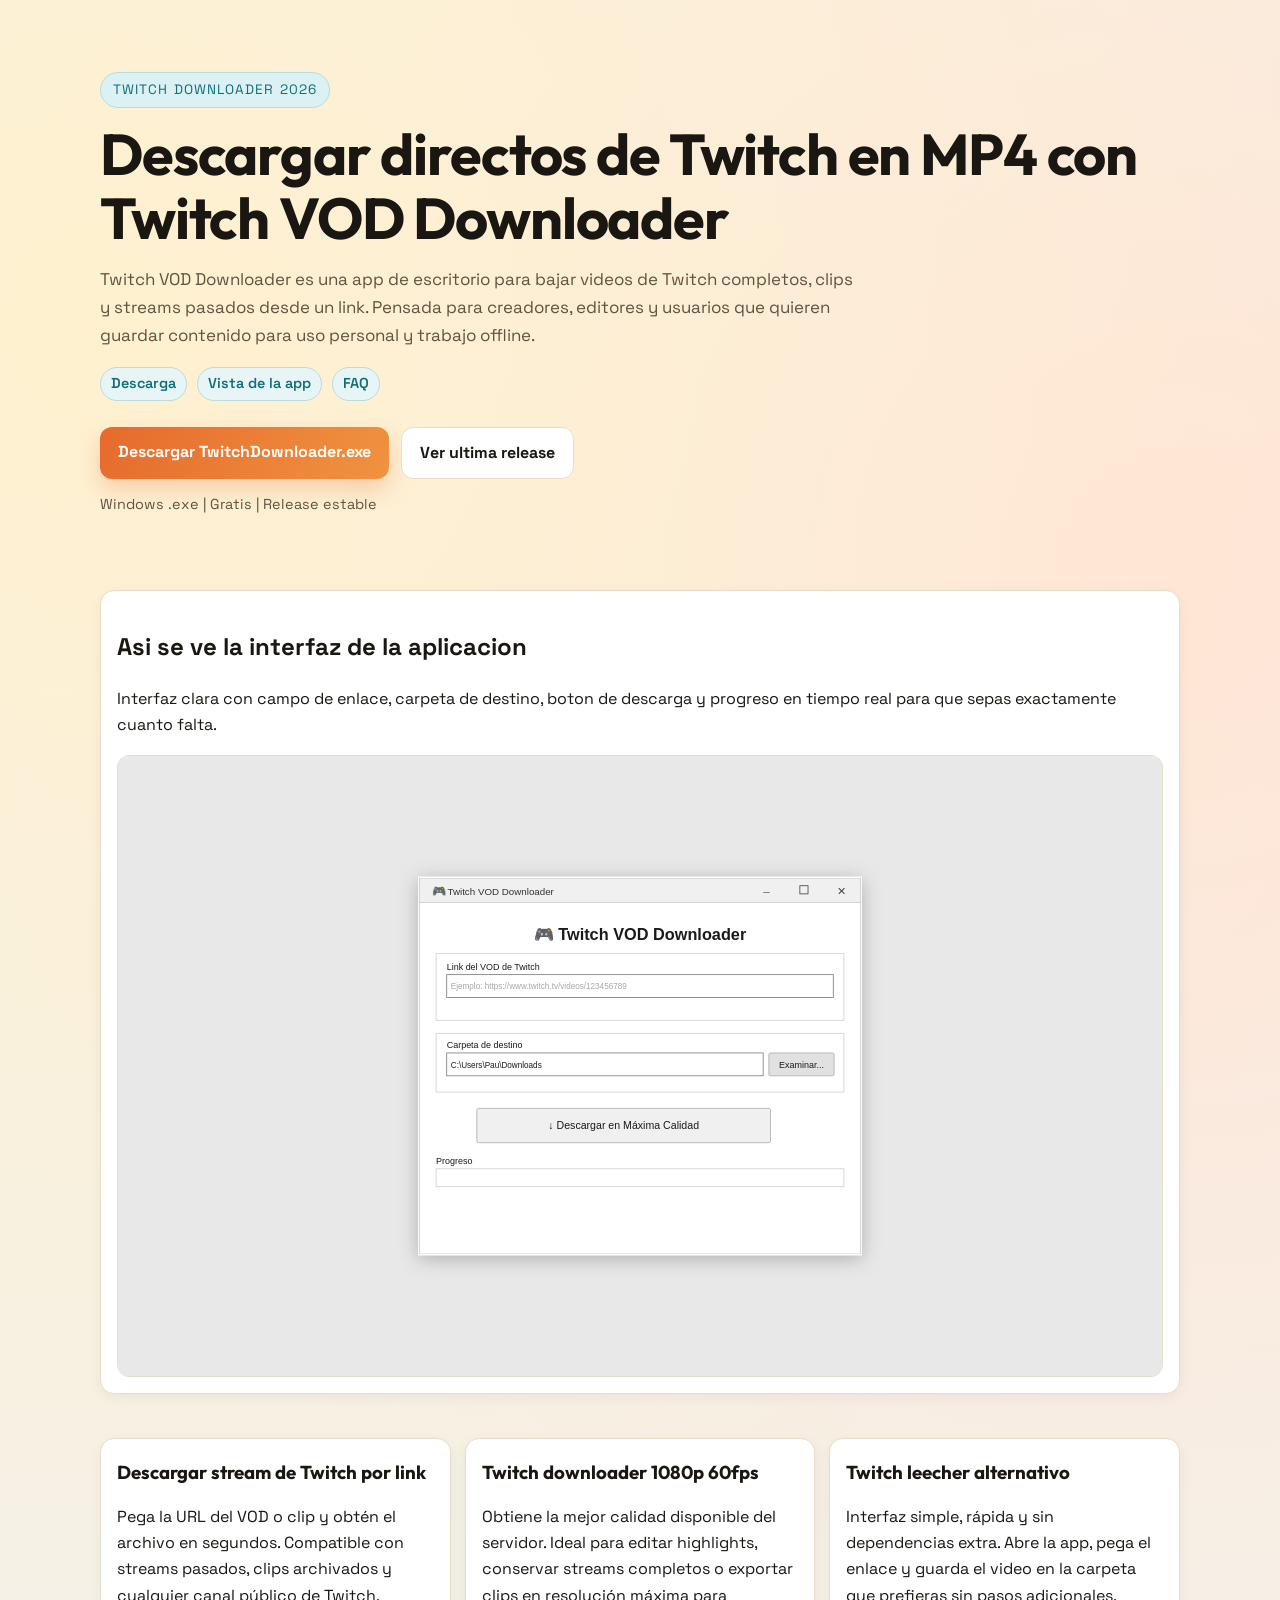
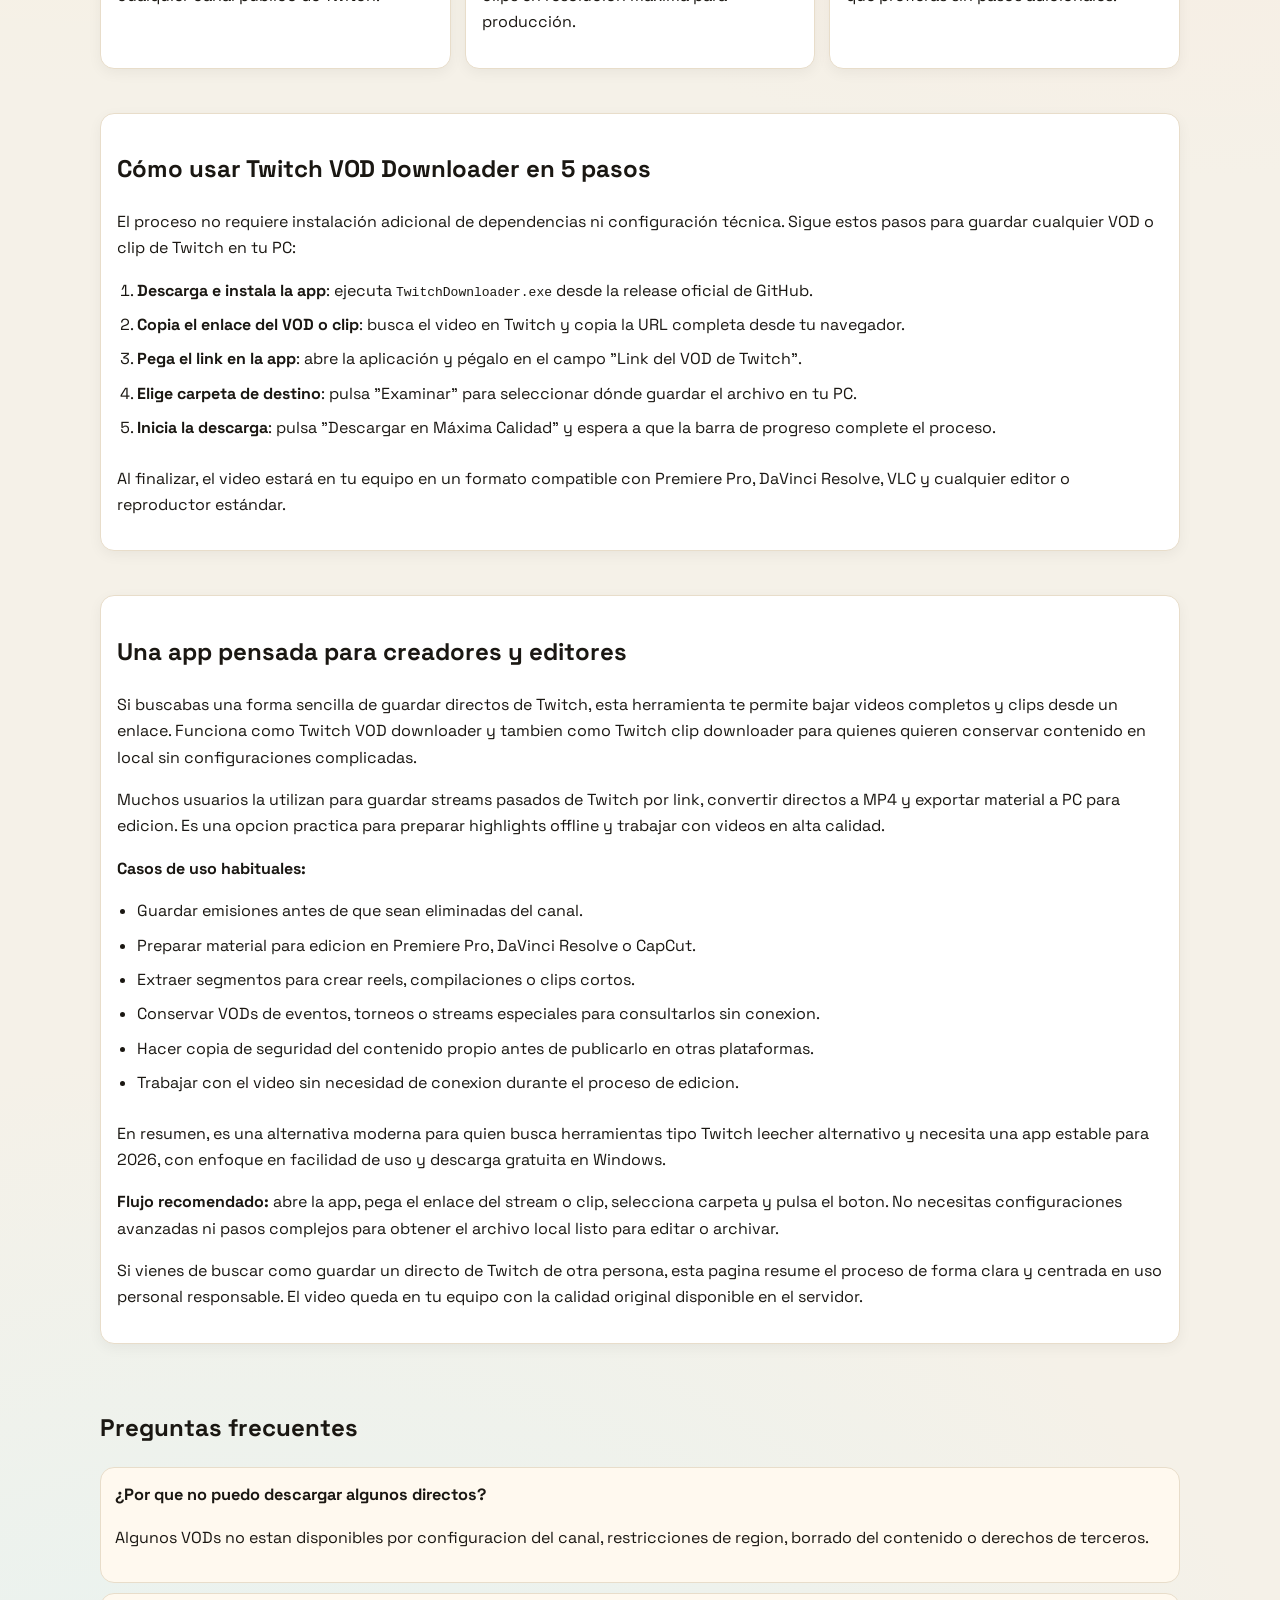
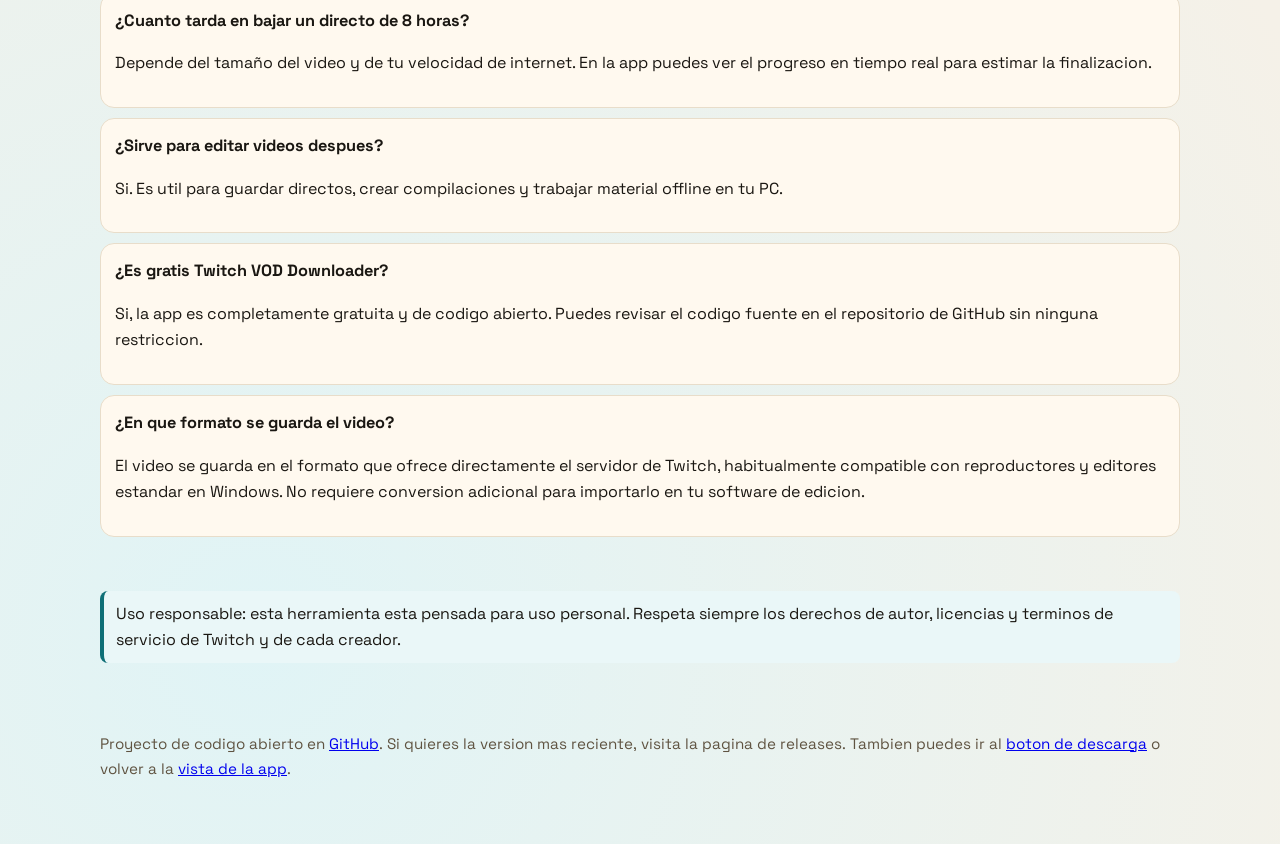
==== index.html @ a3c2698d "SEO improvements: content expansion, security headers, meta description fix" ====
<!doctype html>
<html lang="es">
  <head>
    <meta charset="utf-8" />
    <meta name="viewport" content="width=device-width, initial-scale=1" />
    <title>Descargar directos de Twitch en MP4 | Twitch VOD Downloader</title>
    <meta
      name="description"
      content="App gratuita para descargar directos de Twitch en MP4 en Windows. Pega el enlace del VOD o clip, elige carpeta y guarda el video en alta calidad con un clic."
    />
    <meta name="robots" content="index, follow, max-image-preview:large" />
    <meta name="google-site-verification" content="sPV9_tEW7qp17JRYdC61P2SUI9NA5Wd7lON10YflvRY" />
    <meta name="google-site-verification" content="lMgmviyzAEtdI4kk1GYr1Bmbf03BI3K5N0eMR3a0JBQ" />
    <script async src="https://pagead2.googlesyndication.com/pagead/js/adsbygoogle.js?client=ca-pub-7612805768657333"
     crossorigin="anonymous"></script>
    <meta property="og:type" content="website" />
    <meta property="og:locale" content="es_ES" />
    <meta
      property="og:title"
      content="Twitch VOD Downloader - Descargar directos de Twitch en MP4"
    />
    <meta
      property="og:description"
      content="Herramienta gratuita para descargar VODs y clips de Twitch en calidad alta para edición offline."
    />
    <meta
      property="og:image"
      content="https://pausiar.github.io/TwitchDowloader/assets/app-preview.svg"
    />
    <meta property="og:url" content="https://pausiar.github.io/TwitchDowloader/" />
    <meta property="og:site_name" content="Twitch VOD Downloader" />
    <meta name="twitter:card" content="summary_large_image" />
    <meta
      name="twitter:image"
      content="https://pausiar.github.io/TwitchDowloader/assets/app-preview.svg"
    />
    <link rel="canonical" href="https://pausiar.github.io/TwitchDowloader/" />
    <link rel="icon" type="image/svg+xml" href="assets/app-preview.svg" />
    <link rel="apple-touch-icon" href="assets/app-preview.svg" />
    <link rel="stylesheet" href="styles.css" />
    <link rel="preconnect" href="https://fonts.googleapis.com" />
    <link rel="preconnect" href="https://fonts.gstatic.com" crossorigin />
    <link
      href="https://fonts.googleapis.com/css2?family=Outfit:wght@600;700;800&family=Space+Grotesk:wght@400;500;700&display=swap"
      rel="stylesheet"
    />
    <script type="application/ld+json">
      {
        "@context": "https://schema.org",
        "@type": "SoftwareApplication",
        "name": "Twitch VOD Downloader",
        "applicationCategory": "MultimediaApplication",
        "operatingSystem": "Windows",
        "softwareVersion": "1.0.0",
        "inLanguage": ["es", "en"],
        "offers": {
          "@type": "Offer",
          "price": "0",
          "priceCurrency": "USD"
        },
        "downloadUrl": "https://github.com/Pausiar/TwitchDowloader/releases/download/v1.0.0/TwitchDownloader.exe",
        "url": "https://pausiar.github.io/TwitchDowloader/",
        "description": "Aplicacion para descargar directos de Twitch, VODs y clips en alta calidad usando un enlace.",
        "publisher": {
          "@type": "Organization",
          "name": "Pausiar"
        }
      }
    </script>
    <script type="application/ld+json">
      {
        "@context": "https://schema.org",
        "@type": "FAQPage",
        "mainEntity": [
          {
            "@type": "Question",
            "name": "¿Por que no puedo descargar algunos directos de Twitch?",
            "acceptedAnswer": {
              "@type": "Answer",
              "text": "Algunos videos pueden estar restringidos por privacidad, derechos, region o estado de la cuenta. La herramienta solo funciona cuando el contenido es accesible desde el enlace publico."
            }
          },
          {
            "@type": "Question",
            "name": "¿Cuanto tarda en bajar un directo de 8 horas?",
            "acceptedAnswer": {
              "@type": "Answer",
              "text": "Depende de tu conexion y del servidor. En conexiones estables, el progreso suele mantenerse continuo y la app muestra estado de descarga en tiempo real."
            }
          },
          {
            "@type": "Question",
            "name": "¿Se puede convertir directos de Twitch a MP4?",
            "acceptedAnswer": {
              "@type": "Answer",
              "text": "Si. El descargador guarda el video en formato compatible para edicion y uso local, ideal para exportar y trabajar en PC."
            }
          },
          {
            "@type": "Question",
            "name": "¿Es gratis Twitch VOD Downloader?",
            "acceptedAnswer": {
              "@type": "Answer",
              "text": "Si, la app es completamente gratuita y de codigo abierto. Puedes revisar el codigo fuente en el repositorio de GitHub."
            }
          },
          {
            "@type": "Question",
            "name": "¿En que formato se guarda el video?",
            "acceptedAnswer": {
              "@type": "Answer",
              "text": "El video se guarda en el formato que ofrece directamente el servidor de Twitch, habitualmente compatible con reproductores y editores estandar en Windows."
            }
          }
        ]
      }
    </script>
  </head>
  <body>
    <header>
      <div class="container">
        <span class="badge">Twitch Downloader 2026</span>
        <h1>Descargar directos de Twitch en MP4 con Twitch VOD Downloader</h1>
        <p class="subhead">
          Twitch VOD Downloader es una app de escritorio para bajar videos de Twitch completos,
          clips y streams pasados desde un link. Pensada para creadores, editores y usuarios que
          quieren guardar contenido para uso personal y trabajo offline.
        </p>
        <nav class="quick-nav" aria-label="Navegacion de la pagina">
          <a href="#descarga">Descarga</a>
          <a href="#vista-app">Vista de la app</a>
          <a href="#faq">FAQ</a>
        </nav>
        <div class="cta-row">
          <a
            class="btn btn-primary"
            id="descarga"
            href="https://github.com/Pausiar/TwitchDowloader/releases/download/v1.0.0/TwitchDownloader.exe"
            >Descargar TwitchDownloader.exe</a
          >
          <a
            class="btn btn-secondary"
            href="https://github.com/Pausiar/TwitchDowloader/releases/latest"
            >Ver ultima release</a
          >
        </div>
        <p class="small">Windows .exe | Gratis | Release estable</p>
      </div>
    </header>

    <main>
      <section id="vista-app">
        <div class="container card preview-card">
          <h2>Asi se ve la interfaz de la aplicacion</h2>
          <p>
            Interfaz clara con campo de enlace, carpeta de destino, boton de descarga y progreso
            en tiempo real para que sepas exactamente cuanto falta.
          </p>
          <img
            class="app-preview"
            src="assets/app-preview.svg"
            alt="Captura ilustrativa de Twitch VOD Downloader mostrando URL, carpeta y progreso de descarga"
            width="1280"
            height="760"
            loading="lazy"
            decoding="async"
          />
        </div>
      </section>

      <section>
        <div class="container grid">
          <article class="card">
            <h3>Descargar stream de Twitch por link</h3>
            <p>
              Pega la URL del VOD o clip y obtén el archivo en segundos. Compatible con streams
              pasados, clips archivados y cualquier canal público de Twitch.
            </p>
          </article>
          <article class="card">
            <h3>Twitch downloader 1080p 60fps</h3>
            <p>
              Obtiene la mejor calidad disponible del servidor. Ideal para editar highlights,
              conservar streams completos o exportar clips en resolución máxima para producción.
            </p>
          </article>
          <article class="card">
            <h3>Twitch leecher alternativo</h3>
            <p>
              Interfaz simple, rápida y sin dependencias extra. Abre la app, pega el enlace y
              guarda el video en la carpeta que prefieras sin pasos adicionales.
            </p>
          </article>
        </div>
      </section>

      <section id="como-usar">
        <div class="container card">
          <h2>Cómo usar Twitch VOD Downloader en 5 pasos</h2>
          <p>
            El proceso no requiere instalación adicional de dependencias ni configuración técnica.
            Sigue estos pasos para guardar cualquier VOD o clip de Twitch en tu PC:
          </p>
          <ol class="klist">
            <li><strong>Descarga e instala la app</strong>: ejecuta <code>TwitchDownloader.exe</code> desde la release oficial de GitHub.</li>
            <li><strong>Copia el enlace del VOD o clip</strong>: busca el video en Twitch y copia la URL completa desde tu navegador.</li>
            <li><strong>Pega el link en la app</strong>: abre la aplicación y pégalo en el campo "Link del VOD de Twitch".</li>
            <li><strong>Elige carpeta de destino</strong>: pulsa "Examinar" para seleccionar dónde guardar el archivo en tu PC.</li>
            <li><strong>Inicia la descarga</strong>: pulsa "Descargar en Máxima Calidad" y espera a que la barra de progreso complete el proceso.</li>
          </ol>
          <p>
            Al finalizar, el video estará en tu equipo en un formato compatible con Premiere Pro,
            DaVinci Resolve, VLC y cualquier editor o reproductor estándar.
          </p>
        </div>
      </section>

      <section>
        <div class="container card">
          <h2>Una app pensada para creadores y editores</h2>
          <p>
            Si buscabas una forma sencilla de guardar directos de Twitch, esta herramienta te
            permite bajar videos completos y clips desde un enlace. Funciona como Twitch
            VOD downloader y tambien como Twitch clip downloader para quienes quieren conservar
            contenido en local sin configuraciones complicadas.
          </p>
          <p>
            Muchos usuarios la utilizan para guardar streams pasados de Twitch por link, convertir
            directos a MP4 y exportar material a PC para edicion. Es una opcion practica
            para preparar highlights offline y trabajar con videos en alta calidad.
          </p>
          <p>
            <strong>Casos de uso habituales:</strong>
          </p>
          <ul class="klist">
            <li>Guardar emisiones antes de que sean eliminadas del canal.</li>
            <li>Preparar material para edicion en Premiere Pro, DaVinci Resolve o CapCut.</li>
            <li>Extraer segmentos para crear reels, compilaciones o clips cortos.</li>
            <li>Conservar VODs de eventos, torneos o streams especiales para consultarlos sin conexion.</li>
            <li>Hacer copia de seguridad del contenido propio antes de publicarlo en otras plataformas.</li>
            <li>Trabajar con el video sin necesidad de conexion durante el proceso de edicion.</li>
          </ul>
          <p>
            En resumen, es una alternativa moderna para quien busca herramientas tipo Twitch
            leecher alternativo y necesita una app estable para 2026, con enfoque en facilidad de
            uso y descarga gratuita en Windows.
          </p>
          <p>
            <strong>Flujo recomendado:</strong> abre la app, pega el enlace del stream o clip,
            selecciona carpeta y pulsa el boton. No necesitas configuraciones avanzadas ni pasos
            complejos para obtener el archivo local listo para editar o archivar.
          </p>
          <p>
            Si vienes de buscar como guardar un directo de Twitch de otra persona, esta pagina
            resume el proceso de forma clara y centrada en uso personal responsable. El video
            queda en tu equipo con la calidad original disponible en el servidor.
          </p>
        </div>
      </section>

      <section id="faq">
        <div class="container">
          <h2>Preguntas frecuentes</h2>
          <article class="faq-item">
            <h3>¿Por que no puedo descargar algunos directos?</h3>
            <p>
              Algunos VODs no estan disponibles por configuracion del canal, restricciones de
              region, borrado del contenido o derechos de terceros.
            </p>
          </article>
          <article class="faq-item">
            <h3>¿Cuanto tarda en bajar un directo de 8 horas?</h3>
            <p>
              Depende del tamaño del video y de tu velocidad de internet. En la app puedes ver el
              progreso en tiempo real para estimar la finalizacion.
            </p>
          </article>
          <article class="faq-item">
            <h3>¿Sirve para editar videos despues?</h3>
            <p>
              Si. Es util para guardar directos, crear compilaciones y trabajar
              material offline en tu PC.
            </p>
          </article>
          <article class="faq-item">
            <h3>¿Es gratis Twitch VOD Downloader?</h3>
            <p>
              Si, la app es completamente gratuita y de codigo abierto. Puedes revisar el codigo
              fuente en el repositorio de GitHub sin ninguna restriccion.
            </p>
          </article>
          <article class="faq-item">
            <h3>¿En que formato se guarda el video?</h3>
            <p>
              El video se guarda en el formato que ofrece directamente el servidor de Twitch,
              habitualmente compatible con reproductores y editores estandar en Windows.
              No requiere conversion adicional para importarlo en tu software de edicion.
            </p>
          </article>
        </div>
      </section>

      <section>
        <div class="container notice">
          Uso responsable: esta herramienta esta pensada para uso personal. Respeta siempre los
          derechos de autor, licencias y terminos de servicio de Twitch y de cada creador.
        </div>
      </section>
    </main>

    <footer>
      <div class="container">
        <p>
          Proyecto de codigo abierto en
          <a href="https://github.com/Pausiar/TwitchDowloader">GitHub</a>. Si quieres la version
          mas reciente, visita la pagina de releases. Tambien puedes ir al
          <a href="#descarga">boton de descarga</a> o volver a la <a href="#vista-app">vista de la app</a>.
        </p>
      </div>
    </footer>
  </body>
</html>
---- styles.css ----
:root {
  --bg: #f5f1e8;
  --bg-alt: #fff9ef;
  --text: #1a1712;
  --muted: #5f5341;
  --brand: #e66a2d;
  --brand-dark: #b84f1f;
  --accent: #0f6f77;
  --card: #ffffff;
  --border: #e8ddca;
}

* {
  box-sizing: border-box;
}

html,
body {
  margin: 0;
  padding: 0;
}

body {
  font-family: "Space Grotesk", "Segoe UI", sans-serif;
  color: var(--text);
  background:
    radial-gradient(circle at 8% 8%, #fff1cf 0%, transparent 35%),
    radial-gradient(circle at 92% 14%, #ffe4d6 0%, transparent 33%),
    radial-gradient(circle at 20% 95%, #e0f4f6 0%, transparent 30%),
    var(--bg);
  line-height: 1.65;
}

.container {
  width: min(1080px, 92vw);
  margin: 0 auto;
}

header {
  padding: 72px 0 36px;
}

.badge {
  display: inline-block;
  font-size: 0.85rem;
  text-transform: uppercase;
  letter-spacing: 0.08em;
  color: var(--accent);
  background: #dcf1f3;
  border: 1px solid #b4dde1;
  border-radius: 999px;
  padding: 6px 12px;
}

h1 {
  font-family: "Outfit", "Segoe UI", sans-serif;
  font-size: clamp(2.2rem, 5vw, 3.6rem);
  line-height: 1.1;
  margin: 14px 0;
  letter-spacing: -0.02em;
}

.subhead {
  max-width: 760px;
  color: var(--muted);
  font-size: 1.06rem;
}

.quick-nav {
  display: flex;
  flex-wrap: wrap;
  gap: 10px;
  margin-top: 12px;
}

.quick-nav a {
  display: inline-block;
  text-decoration: none;
  color: var(--accent);
  background: #e8f5f6;
  border: 1px solid #b9dce0;
  border-radius: 999px;
  padding: 4px 10px;
  font-size: 0.9rem;
  font-weight: 600;
}

.cta-row {
  display: flex;
  flex-wrap: wrap;
  gap: 12px;
  margin-top: 26px;
}

.btn {
  display: inline-block;
  text-decoration: none;
  border-radius: 12px;
  padding: 12px 18px;
  font-weight: 700;
  transition: transform 0.18s ease, box-shadow 0.18s ease, background 0.18s ease;
}

.btn-primary {
  color: #fff;
  background: linear-gradient(120deg, var(--brand), #f09340);
  box-shadow: 0 10px 22px rgba(230, 106, 45, 0.27);
}

.btn-secondary {
  color: var(--text);
  background: #fff;
  border: 1px solid var(--border);
}

.btn:hover {
  transform: translateY(-2px);
}

section {
  padding: 22px 0;
}

.grid {
  display: grid;
  grid-template-columns: repeat(auto-fit, minmax(220px, 1fr));
  gap: 14px;
}

.card {
  background: var(--card);
  border: 1px solid var(--border);
  border-radius: 14px;
  padding: 16px;
  box-shadow: 0 4px 14px rgba(26, 23, 18, 0.05);
}

.card h3 {
  margin-top: 2px;
  margin-bottom: 8px;
  font-family: "Outfit", "Segoe UI", sans-serif;
}

.preview-card {
  overflow: hidden;
}

.app-preview {
  display: block;
  width: 100%;
  height: auto;
  border: 1px solid var(--border);
  border-radius: 12px;
  margin-top: 10px;
  background: #f8f5ee;
}

.klist {
  columns: 1;
  margin: 10px 0 0;
  padding-left: 20px;
}

.klist li {
  margin-bottom: 8px;
}

.faq-item {
  background: var(--bg-alt);
  border: 1px solid var(--border);
  border-radius: 14px;
  padding: 14px;
  margin-bottom: 10px;
}

.faq-item h3 {
  margin: 0 0 8px;
  font-size: 1.02rem;
}

.notice {
  border-left: 4px solid var(--accent);
  padding: 10px 12px;
  background: #eaf7f8;
  border-radius: 8px;
}

footer {
  padding: 30px 0 48px;
  color: var(--muted);
  font-size: 0.95rem;
}

.small {
  font-size: 0.9rem;
  color: var(--muted);
}

@media (max-width: 720px) {
  header {
    padding-top: 56px;
  }

  .cta-row {
    flex-direction: column;
    align-items: stretch;
  }

  .quick-nav {
    gap: 8px;
  }

  .btn {
    text-align: center;
  }
}
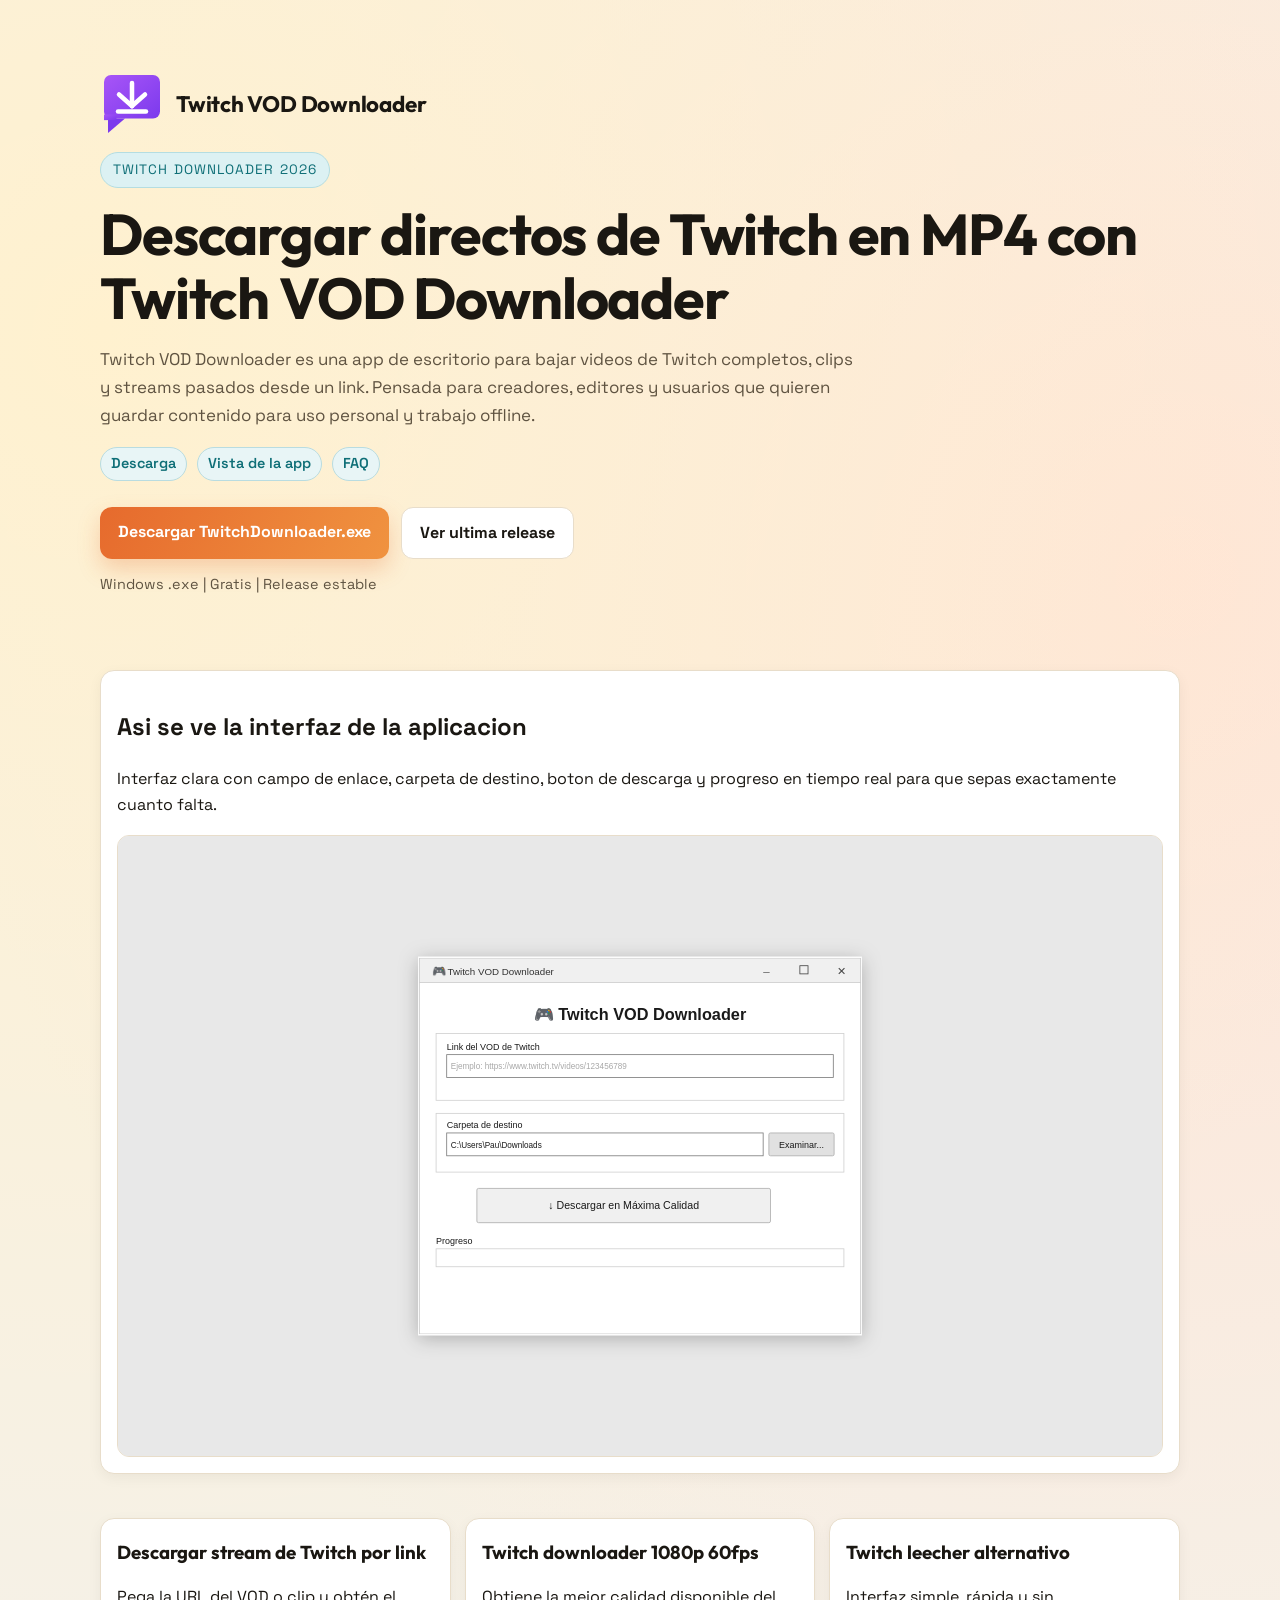
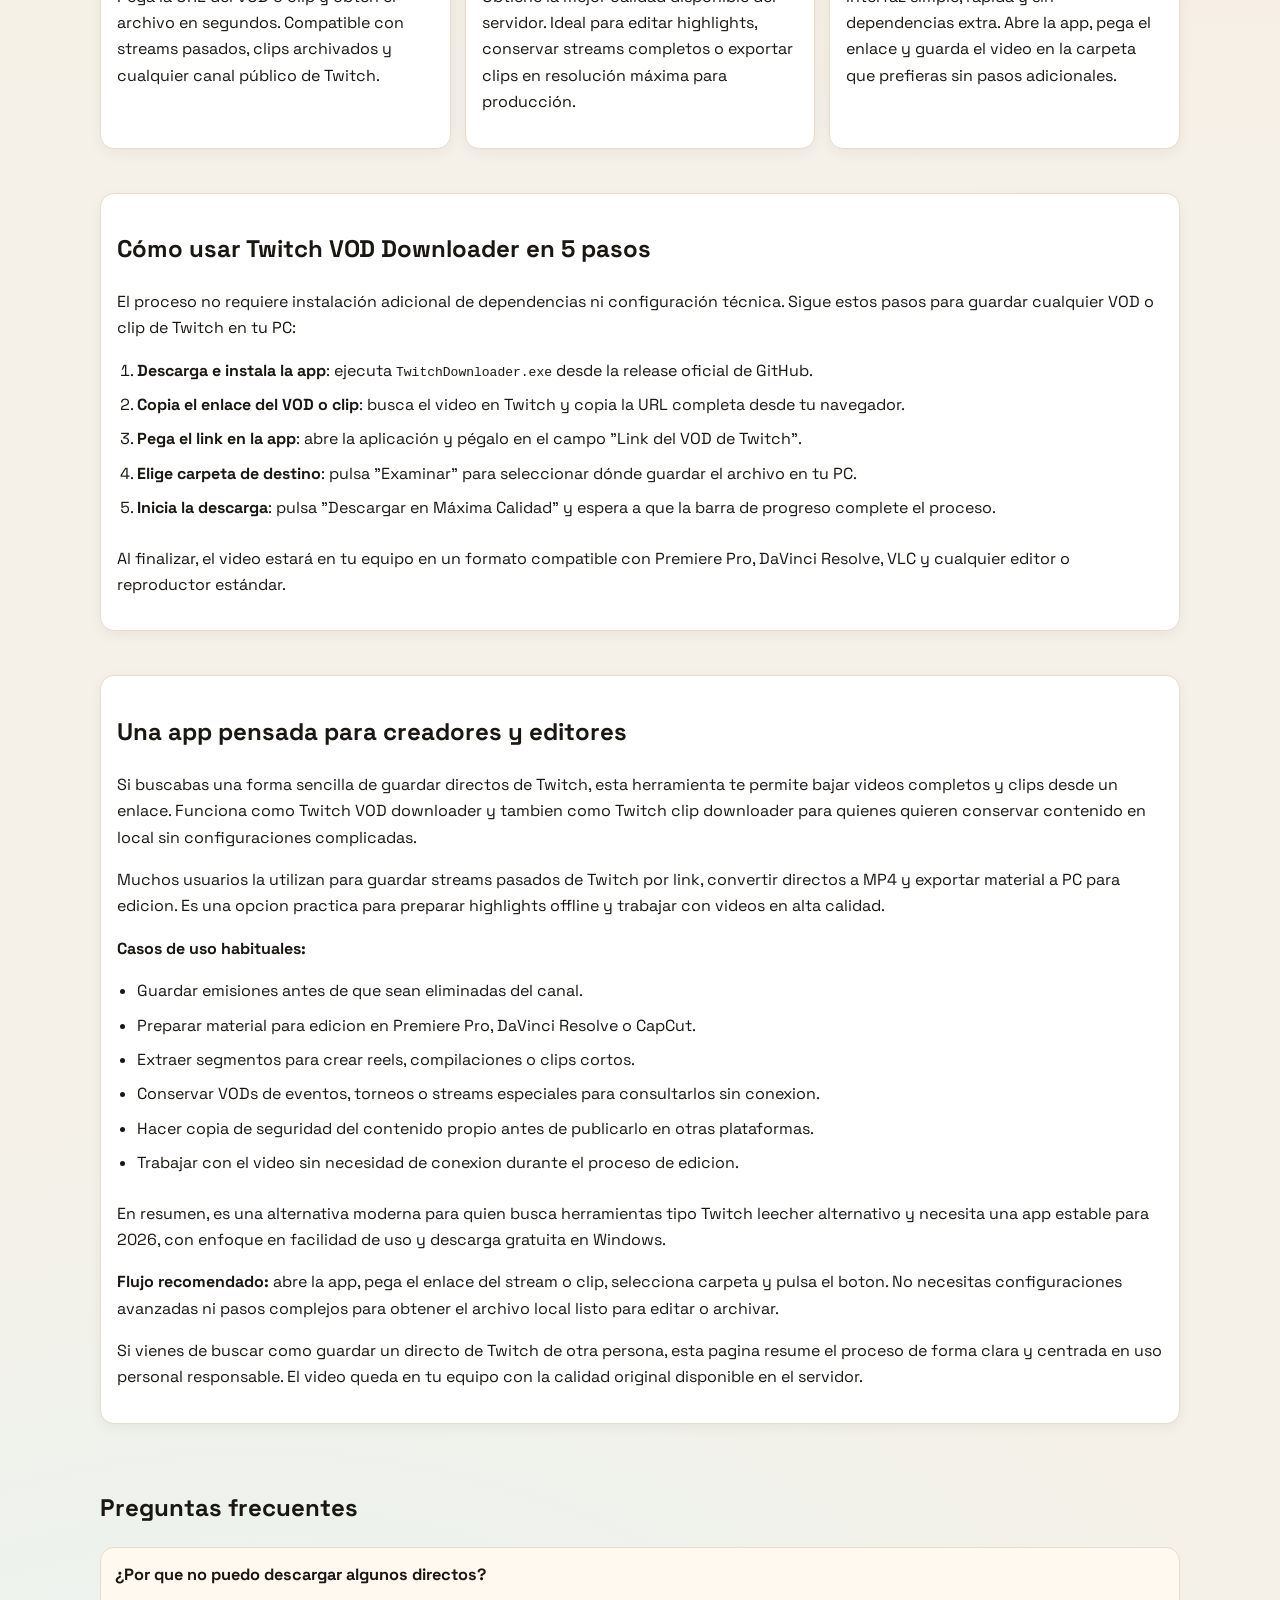
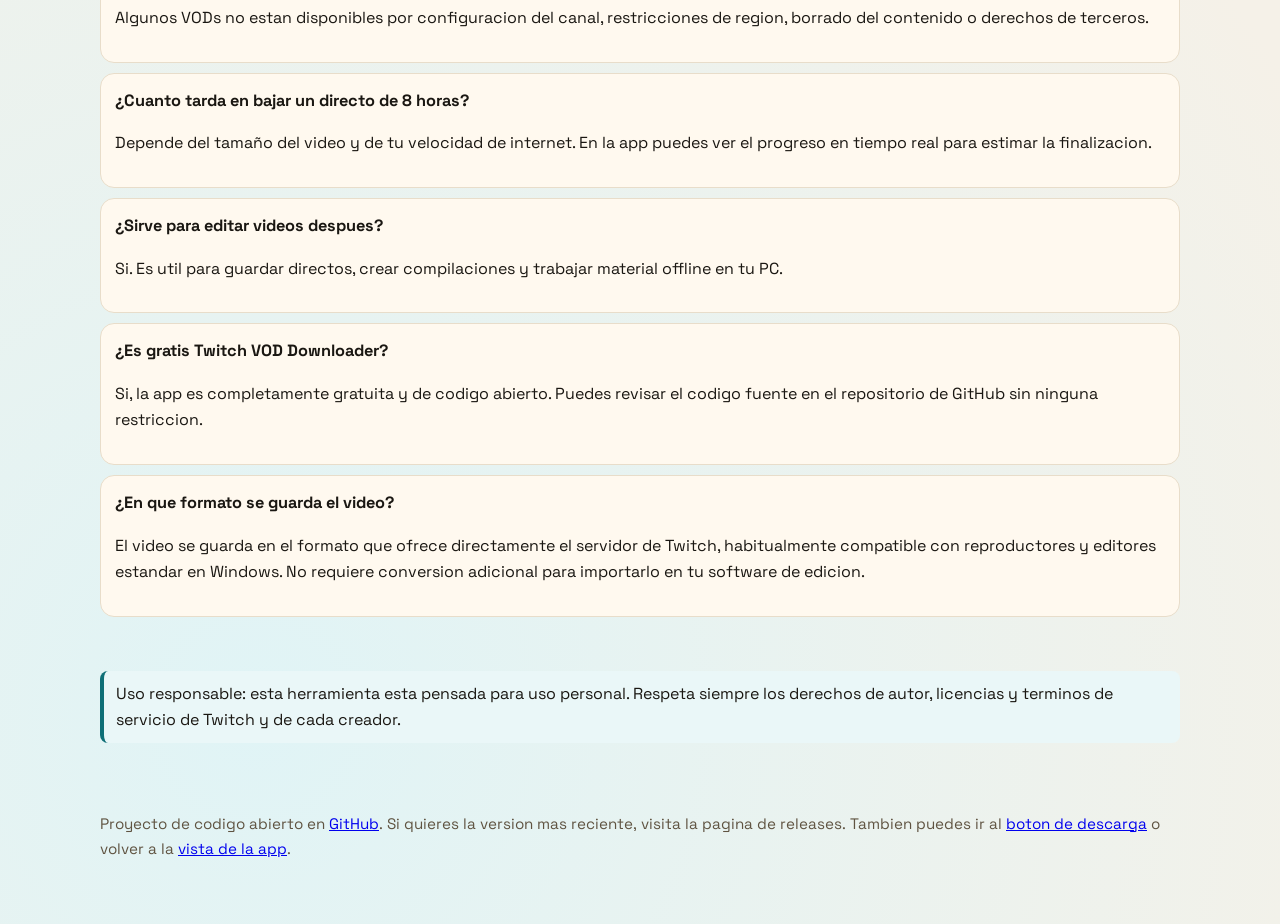
==== commit 3193a875: "Add brand logo: SVG/ICO/PNG, update app icon, website header and favicon" ====
--- a/index.html
+++ b/index.html
@@ -25,18 +25,18 @@
     />
     <meta
       property="og:image"
-      content="https://pausiar.github.io/TwitchDowloader/assets/app-preview.svg"
+      content="https://pausiar.github.io/TwitchDowloader/assets/logo.png"
     />
     <meta property="og:url" content="https://pausiar.github.io/TwitchDowloader/" />
     <meta property="og:site_name" content="Twitch VOD Downloader" />
     <meta name="twitter:card" content="summary_large_image" />
     <meta
       name="twitter:image"
-      content="https://pausiar.github.io/TwitchDowloader/assets/app-preview.svg"
+      content="https://pausiar.github.io/TwitchDowloader/assets/logo.png"
     />
     <link rel="canonical" href="https://pausiar.github.io/TwitchDowloader/" />
-    <link rel="icon" type="image/svg+xml" href="assets/app-preview.svg" />
-    <link rel="apple-touch-icon" href="assets/app-preview.svg" />
+    <link rel="icon" type="image/svg+xml" href="assets/logo.svg" />
+    <link rel="apple-touch-icon" href="assets/logo.png" />
     <link rel="stylesheet" href="styles.css" />
     <link rel="preconnect" href="https://fonts.googleapis.com" />
     <link rel="preconnect" href="https://fonts.gstatic.com" crossorigin />
@@ -119,6 +119,10 @@
   <body>
     <header>
       <div class="container">
+        <div class="logo-wrap">
+          <img src="assets/logo.svg" alt="Logo Twitch VOD Downloader" class="site-logo" width="64" height="64" />
+          <span class="site-logo-title">Twitch VOD Downloader</span>
+        </div>
         <span class="badge">Twitch Downloader 2026</span>
         <h1>Descargar directos de Twitch en MP4 con Twitch VOD Downloader</h1>
         <p class="subhead">
--- a/styles.css
+++ b/styles.css
@@ -40,6 +40,28 @@
   padding: 72px 0 36px;
 }
 
+.logo-wrap {
+  display: flex;
+  align-items: center;
+  gap: 12px;
+  margin-bottom: 16px;
+}
+
+.site-logo {
+  width: 64px;
+  height: 64px;
+  border-radius: 16px;
+  flex-shrink: 0;
+}
+
+.site-logo-title {
+  font-family: "Outfit", "Segoe UI", sans-serif;
+  font-size: 1.4rem;
+  font-weight: 700;
+  color: var(--text);
+  letter-spacing: -0.01em;
+}
+
 .badge {
   display: inline-block;
   font-size: 0.85rem;
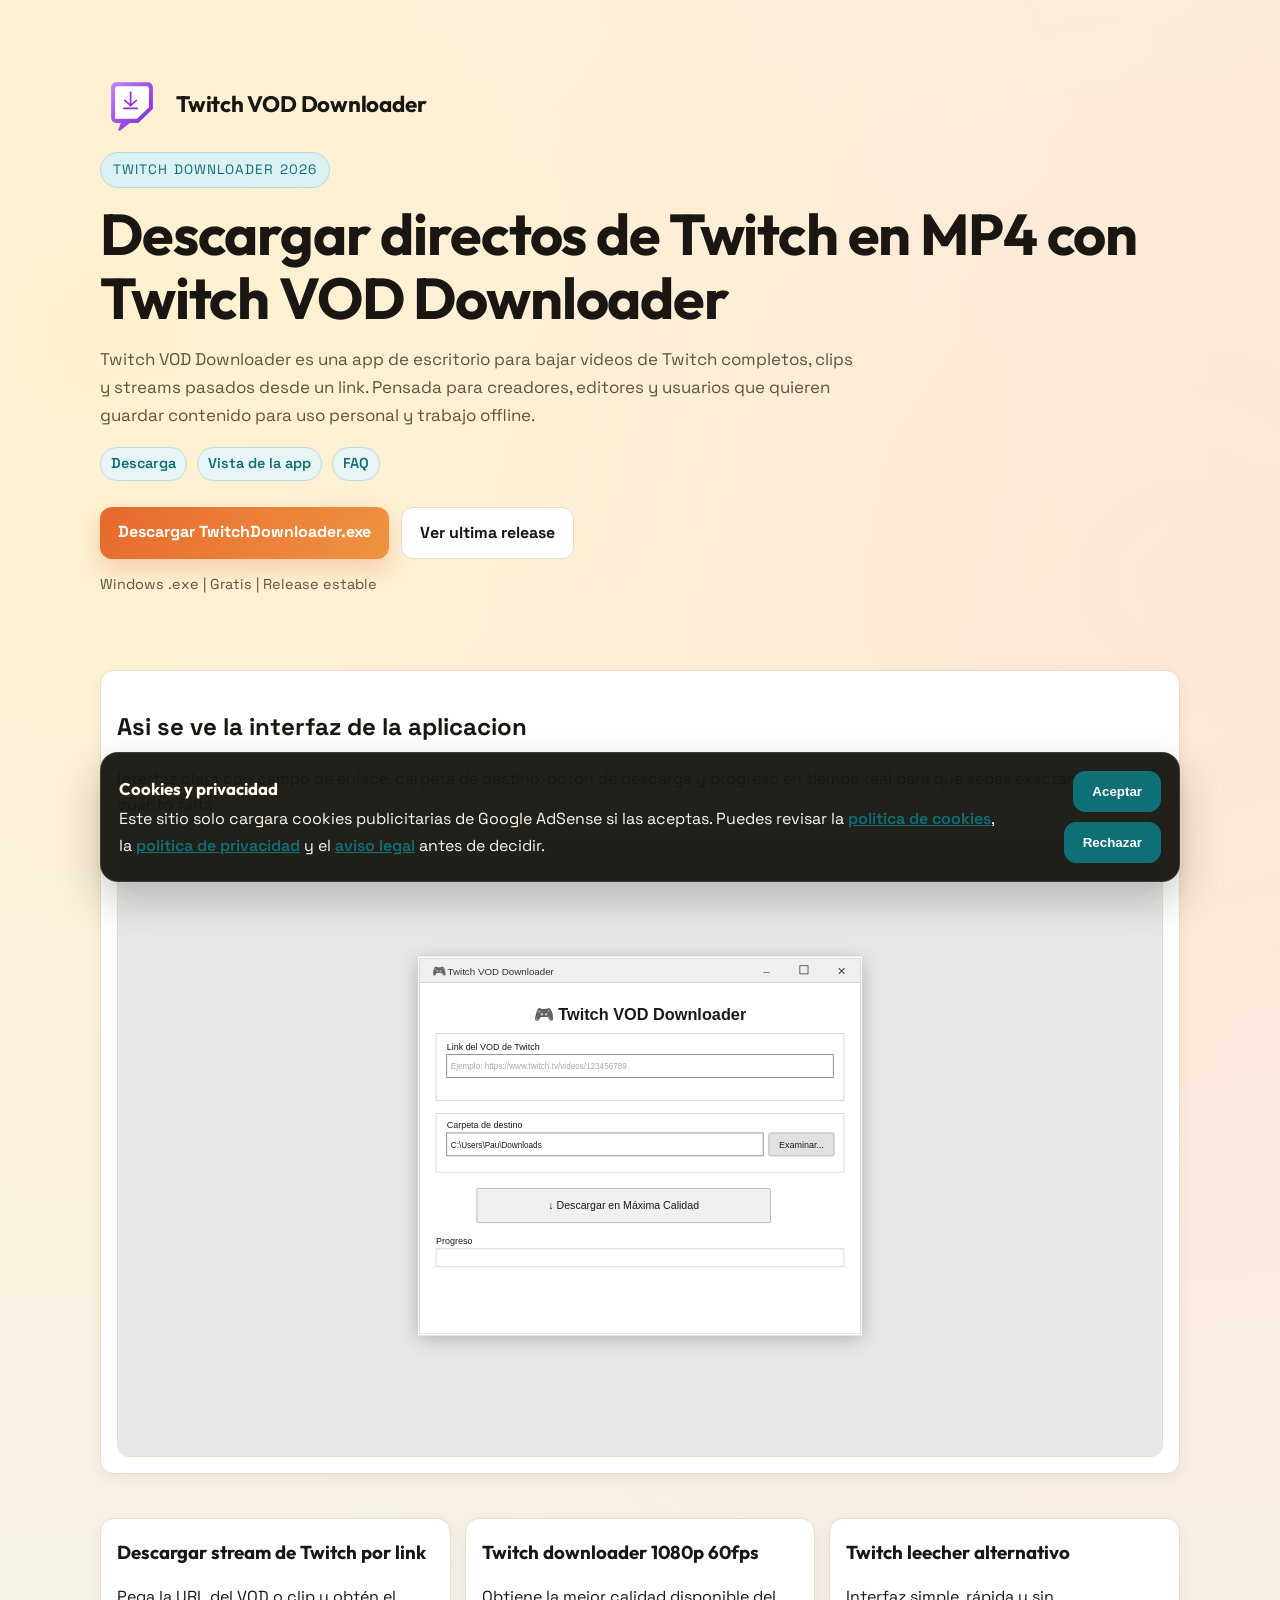
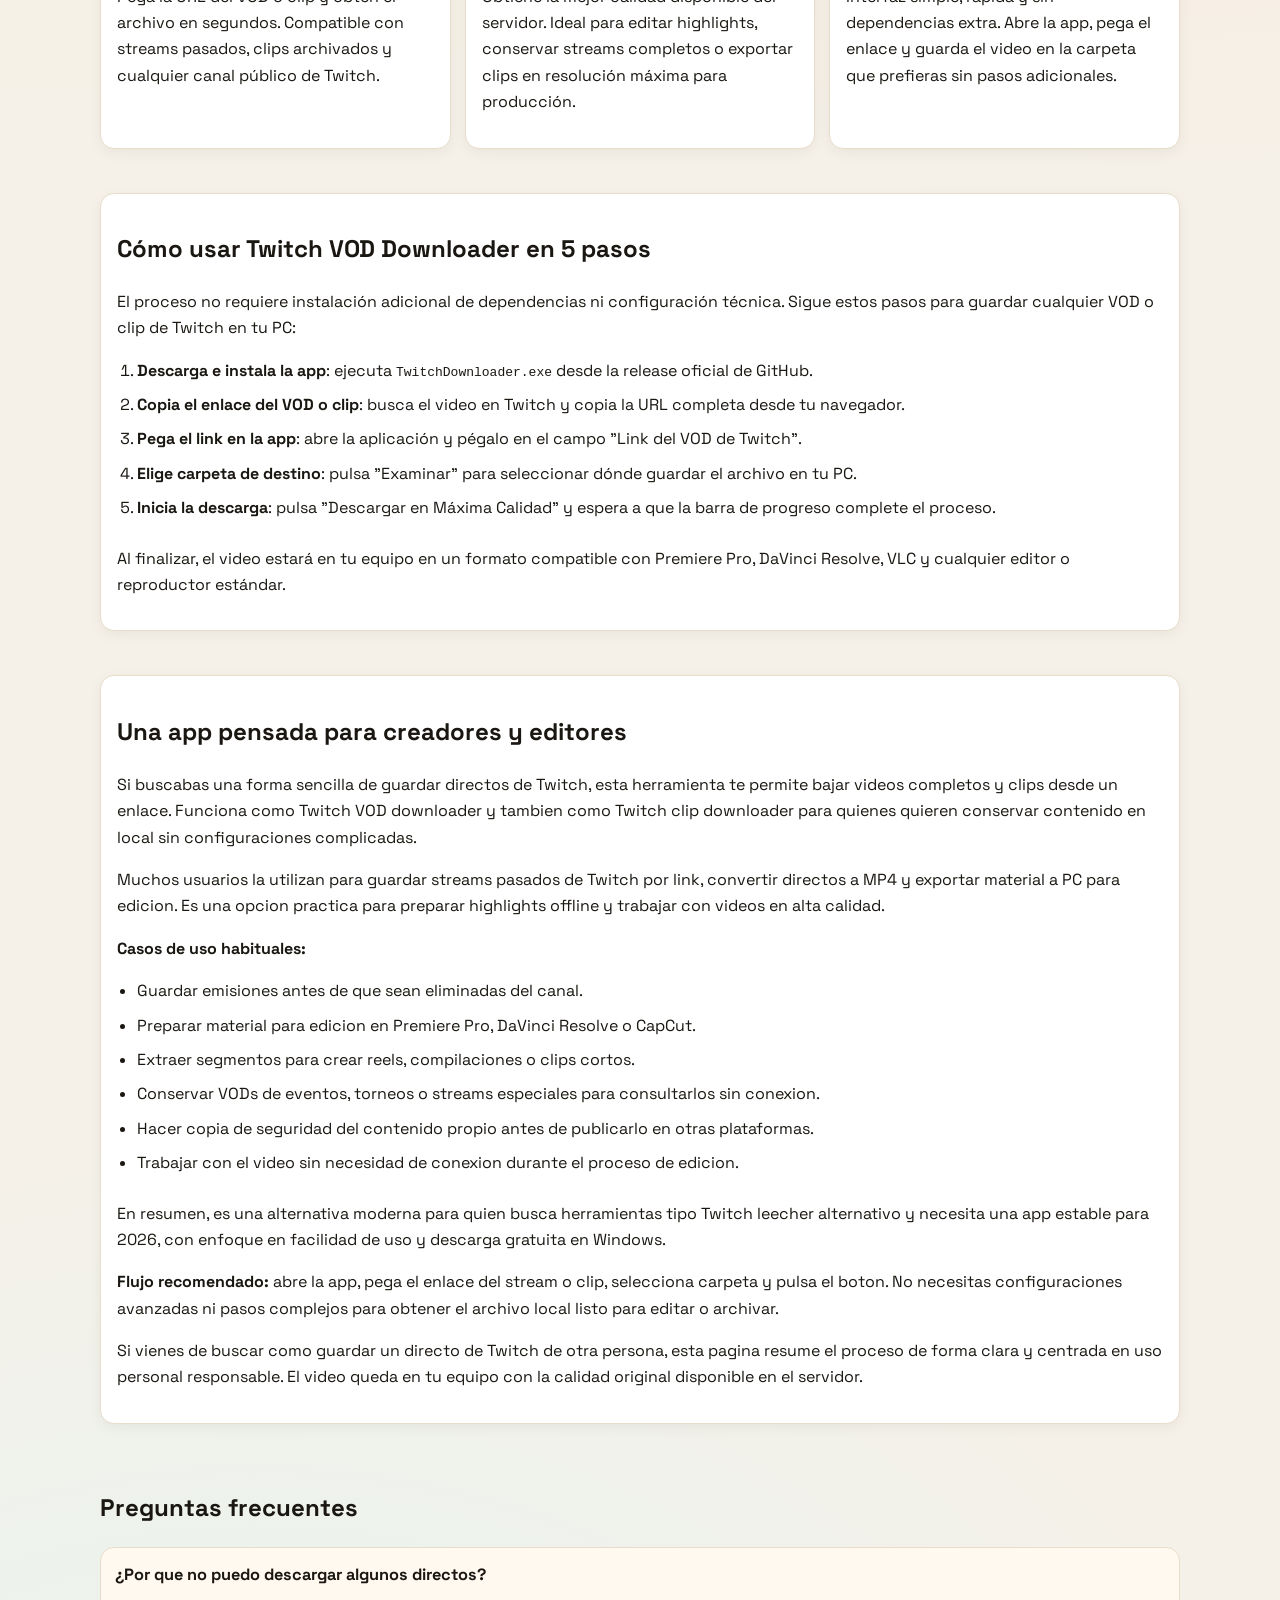
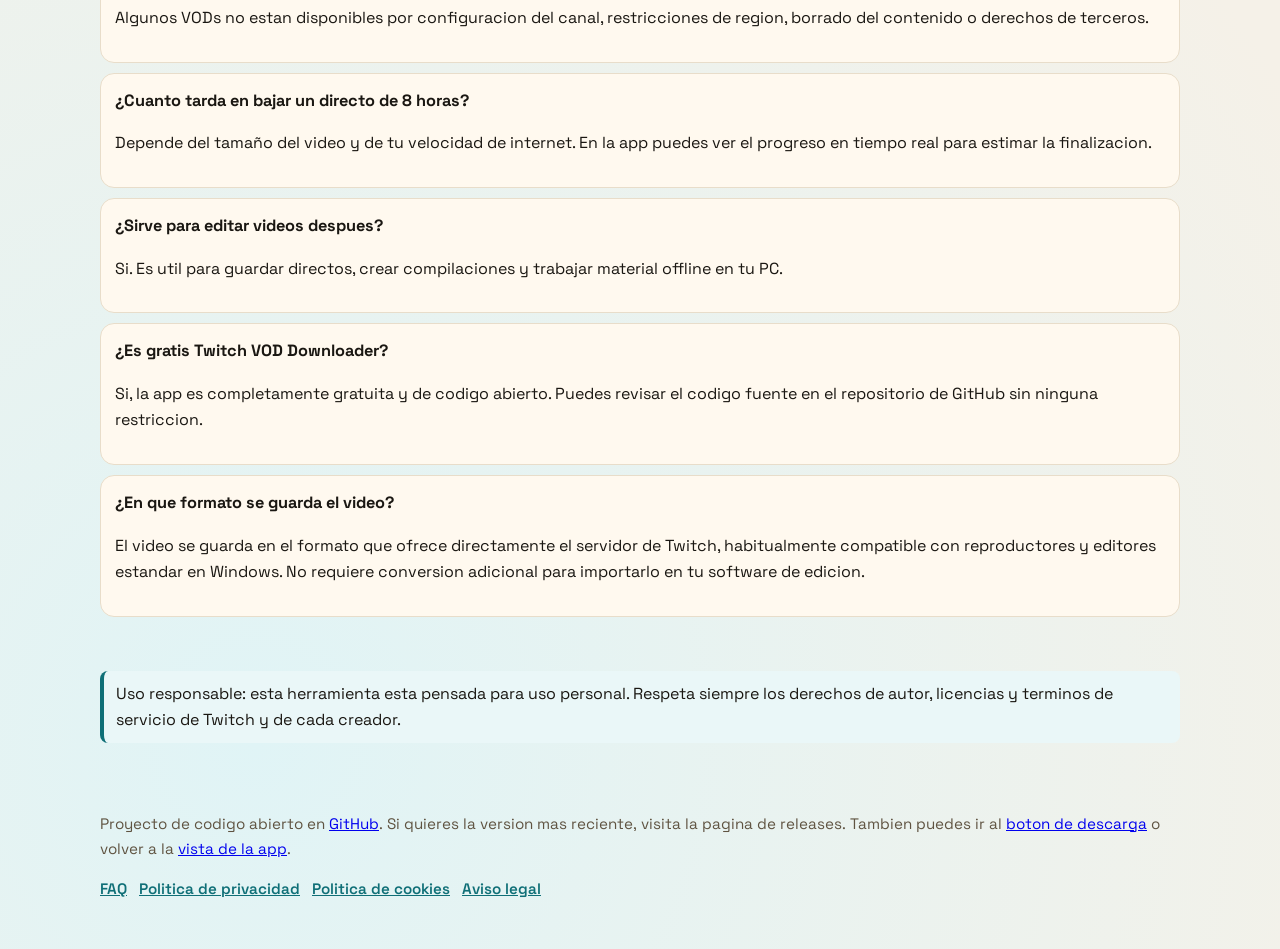
==== commit 3e3a9b68: "Add cookie consent and legal pages" ====
--- a/index.html
+++ b/index.html
@@ -11,8 +11,6 @@
     <meta name="robots" content="index, follow, max-image-preview:large" />
     <meta name="google-site-verification" content="sPV9_tEW7qp17JRYdC61P2SUI9NA5Wd7lON10YflvRY" />
     <meta name="google-site-verification" content="lMgmviyzAEtdI4kk1GYr1Bmbf03BI3K5N0eMR3a0JBQ" />
-    <script async src="https://pagead2.googlesyndication.com/pagead/js/adsbygoogle.js?client=ca-pub-7612805768657333"
-     crossorigin="anonymous"></script>
     <meta property="og:type" content="website" />
     <meta property="og:locale" content="es_ES" />
     <meta
@@ -49,8 +47,6 @@
         "@context": "https://schema.org",
         "@type": "SoftwareApplication",
         "name": "Twitch VOD Downloader",
-        "applicationCategory": "MultimediaApplication",
-        "operatingSystem": "Windows",
         "softwareVersion": "1.0.0",
         "inLanguage": ["es", "en"],
         "offers": {
@@ -320,7 +316,32 @@
           mas reciente, visita la pagina de releases. Tambien puedes ir al
           <a href="#descarga">boton de descarga</a> o volver a la <a href="#vista-app">vista de la app</a>.
         </p>
+        <nav class="footer-links" aria-label="Enlaces legales y de ayuda">
+          <a href="faq.html">FAQ</a>
+          <a href="politica-privacidad.html">Politica de privacidad</a>
+          <a href="politica-cookies.html">Politica de cookies</a>
+          <a href="aviso-legal.html">Aviso legal</a>
+        </nav>
       </div>
     </footer>
+
+    <aside class="cookie-banner" id="cookie-banner" hidden aria-live="polite">
+      <div class="container cookie-banner-inner">
+        <div>
+          <p class="cookie-title">Cookies y privacidad</p>
+          <p class="cookie-copy">
+            Este sitio solo cargara cookies publicitarias de Google AdSense si las aceptas.
+            Puedes revisar la <a href="politica-cookies.html">politica de cookies</a>, la
+            <a href="politica-privacidad.html">politica de privacidad</a> y el
+            <a href="aviso-legal.html">aviso legal</a> antes de decidir.
+          </p>
+        </div>
+        <div class="cookie-actions">
+          <button class="btn btn-consent" id="cookie-accept" type="button">Aceptar</button>
+          <button class="btn btn-consent" id="cookie-reject" type="button">Rechazar</button>
+        </div>
+      </div>
+    </aside>
+    <script src="cookie-consent.js" defer></script>
   </body>
 </html>
--- a/styles.css
+++ b/styles.css
@@ -213,6 +213,110 @@
   font-size: 0.95rem;
 }
 
+.footer-links {
+  display: flex;
+  flex-wrap: wrap;
+  gap: 12px;
+  margin-top: 14px;
+}
+
+.footer-links a,
+.cookie-copy a {
+  color: var(--accent);
+  font-weight: 600;
+}
+
+.cookie-banner {
+  position: fixed;
+  left: 0;
+  right: 0;
+  bottom: 0;
+  z-index: 50;
+  padding: 0 0 18px;
+}
+
+.cookie-banner-inner {
+  display: flex;
+  gap: 18px;
+  align-items: center;
+  justify-content: space-between;
+  background: rgba(26, 23, 18, 0.96);
+  color: #fff9ef;
+  border: 1px solid rgba(255, 255, 255, 0.12);
+  border-radius: 18px;
+  padding: 18px;
+  box-shadow: 0 18px 40px rgba(26, 23, 18, 0.24);
+}
+
+.cookie-title {
+  margin: 0 0 4px;
+  font-family: "Outfit", "Segoe UI", sans-serif;
+  font-size: 1.05rem;
+  font-weight: 700;
+}
+
+.cookie-copy {
+  margin: 0;
+}
+
+.cookie-actions {
+  display: flex;
+  flex-wrap: wrap;
+  gap: 10px;
+  justify-content: flex-end;
+}
+
+.btn-consent {
+  color: #ffffff;
+  background: var(--accent);
+  border: 1px solid var(--accent);
+  box-shadow: none;
+  cursor: pointer;
+}
+
+.btn-consent:hover {
+  background: #14858e;
+}
+
+.legal-shell {
+  padding: 48px 0 72px;
+}
+
+.legal-page-header {
+  margin-bottom: 18px;
+}
+
+.legal-page-header h1 {
+  margin-bottom: 8px;
+}
+
+.legal-nav {
+  display: flex;
+  flex-wrap: wrap;
+  gap: 10px;
+  margin-top: 18px;
+}
+
+.legal-nav a {
+  display: inline-block;
+  text-decoration: none;
+  color: var(--accent);
+  background: #e8f5f6;
+  border: 1px solid #b9dce0;
+  border-radius: 999px;
+  padding: 6px 12px;
+  font-size: 0.92rem;
+  font-weight: 600;
+}
+
+.legal-section {
+  margin-top: 16px;
+}
+
+.legal-section h2 {
+  margin-bottom: 8px;
+}
+
 .small {
   font-size: 0.9rem;
   color: var(--muted);
@@ -235,4 +339,21 @@
   .btn {
     text-align: center;
   }
-}
+
+  .cookie-banner {
+    padding-bottom: 12px;
+  }
+
+  .cookie-banner-inner {
+    flex-direction: column;
+    align-items: flex-start;
+  }
+
+  .cookie-actions {
+    width: 100%;
+  }
+
+  .btn-consent {
+    flex: 1 1 160px;
+  }
+}
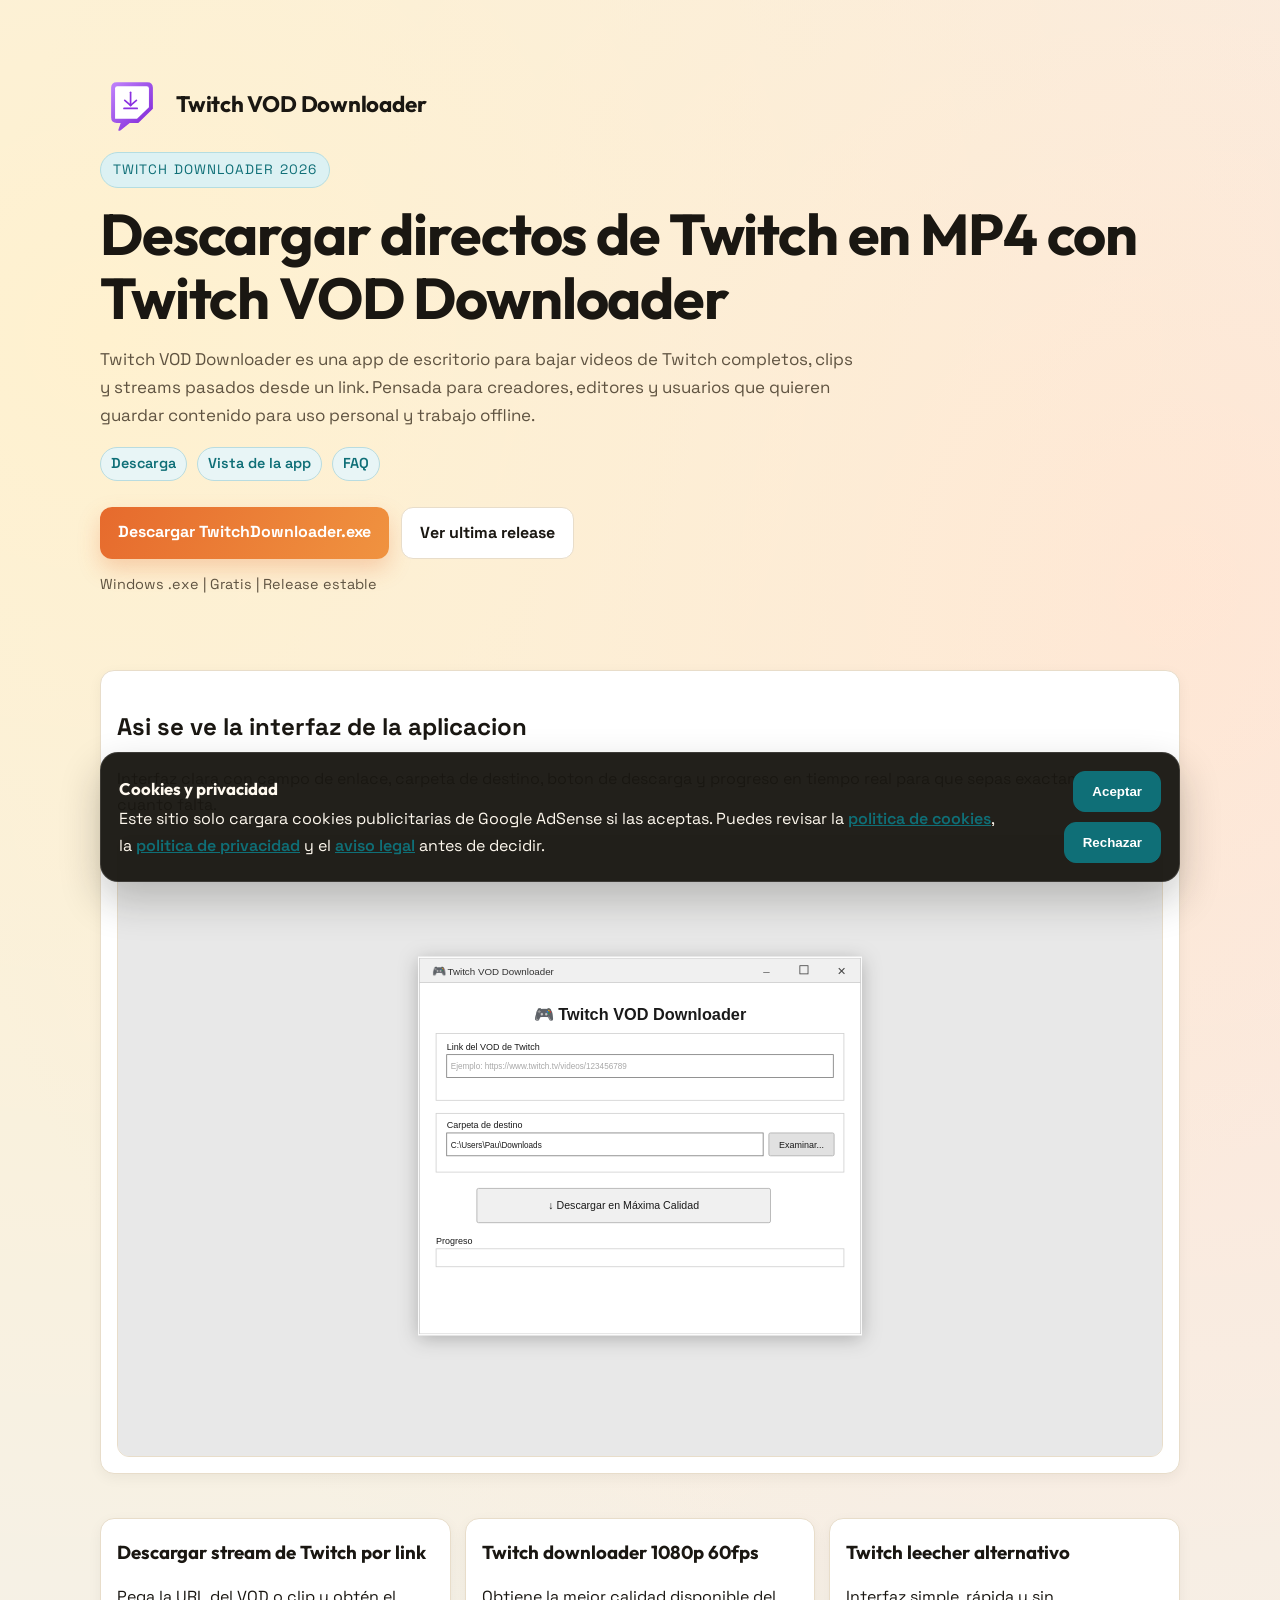
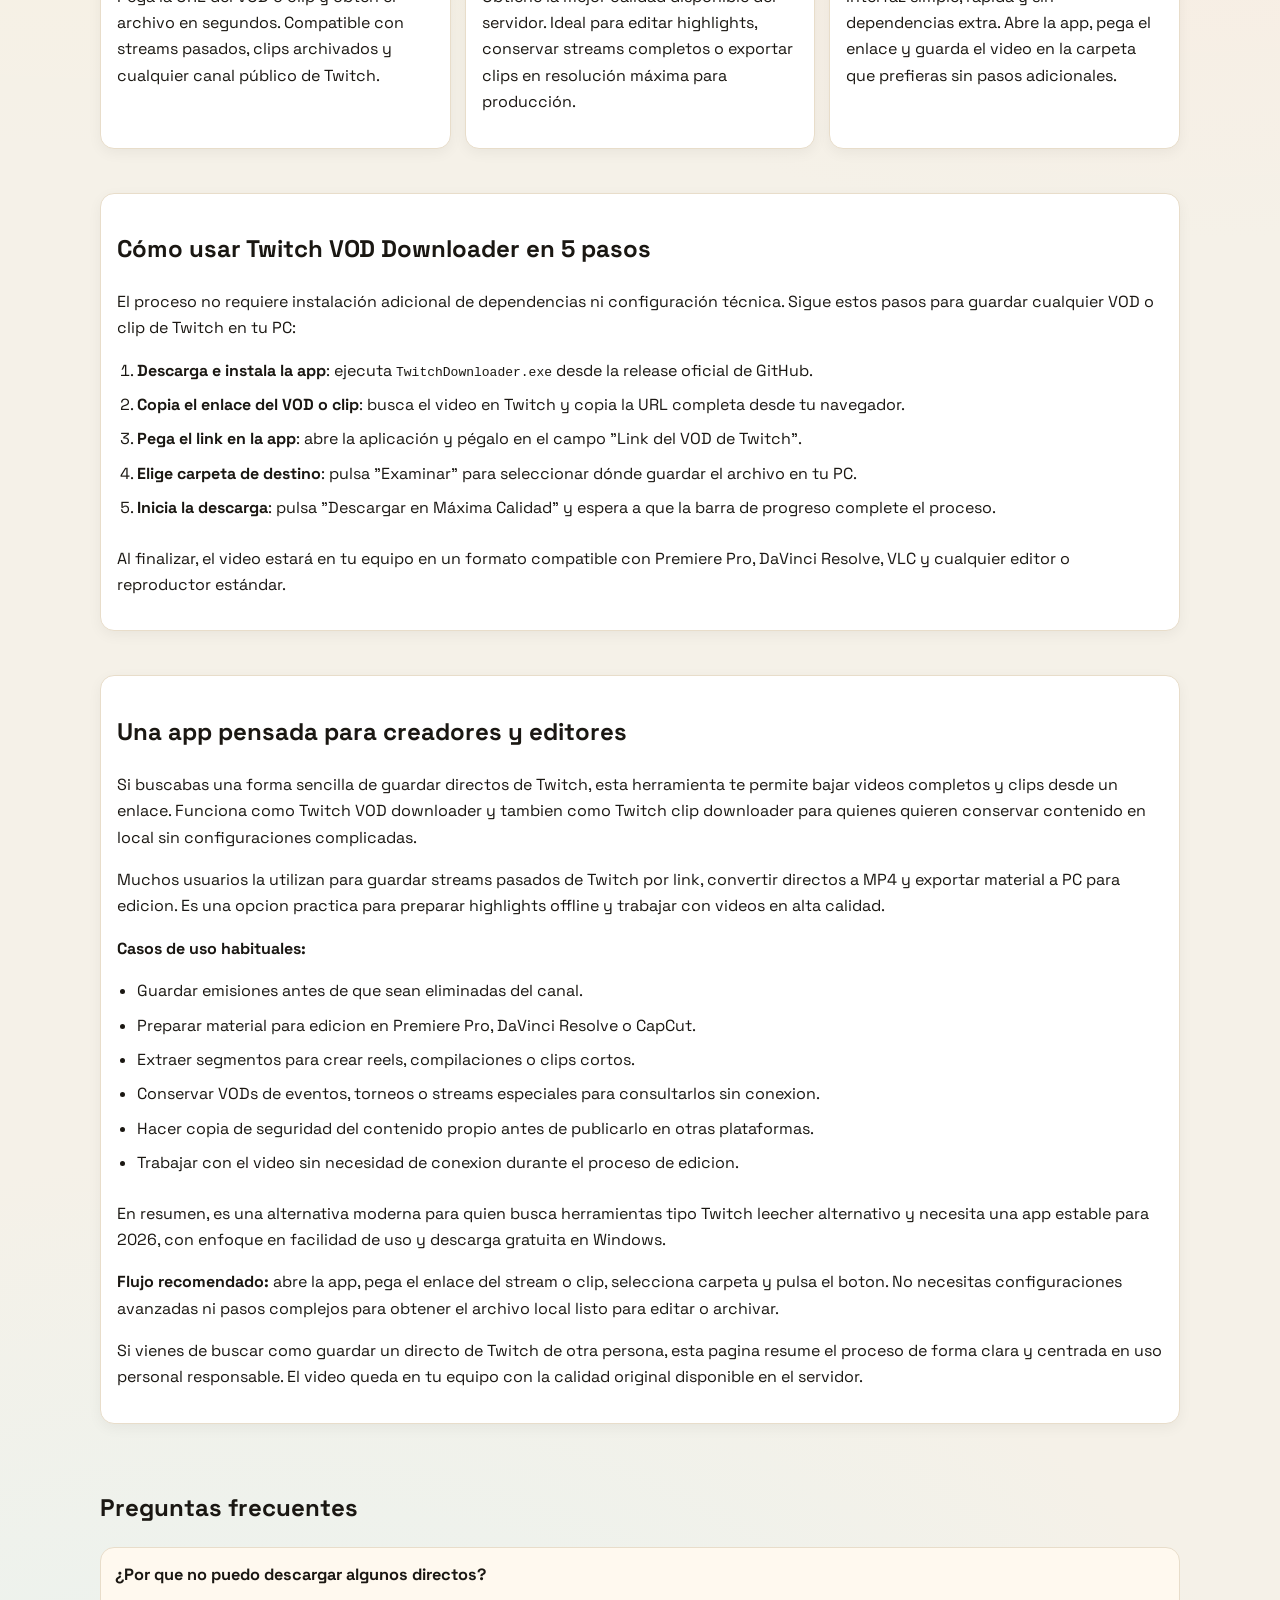
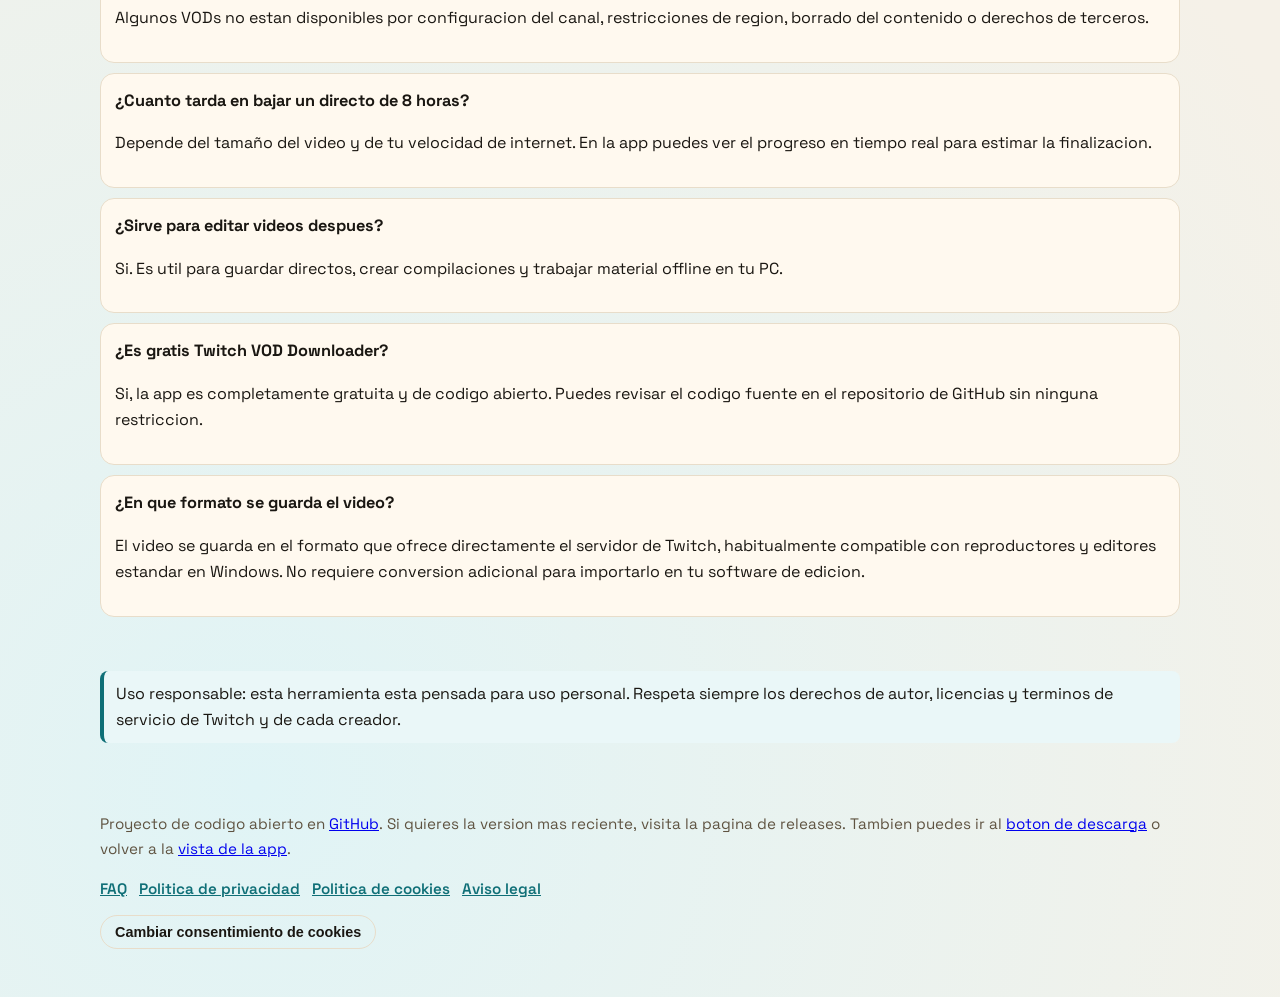
==== commit 921d4d90: "Add cookie preferences button and legal clarifications" ====
--- a/index.html
+++ b/index.html
@@ -322,6 +322,9 @@
           <a href="politica-cookies.html">Politica de cookies</a>
           <a href="aviso-legal.html">Aviso legal</a>
         </nav>
+        <button class="cookie-preferences-btn" type="button" data-cookie-preferences>
+          Cambiar consentimiento de cookies
+        </button>
       </div>
     </footer>
 
--- a/styles.css
+++ b/styles.css
@@ -226,6 +226,23 @@
   font-weight: 600;
 }
 
+.cookie-preferences-btn {
+  margin-top: 14px;
+  background: transparent;
+  border: 1px solid var(--border);
+  color: var(--text);
+  border-radius: 999px;
+  padding: 8px 14px;
+  font-size: 0.9rem;
+  font-weight: 700;
+  cursor: pointer;
+}
+
+.cookie-preferences-btn:hover {
+  border-color: var(--accent);
+  color: var(--accent);
+}
+
 .cookie-banner {
   position: fixed;
   left: 0;
@@ -356,4 +373,9 @@
   .btn-consent {
     flex: 1 1 160px;
   }
-}
+
+  .cookie-preferences-btn {
+    width: 100%;
+    text-align: center;
+  }
+}
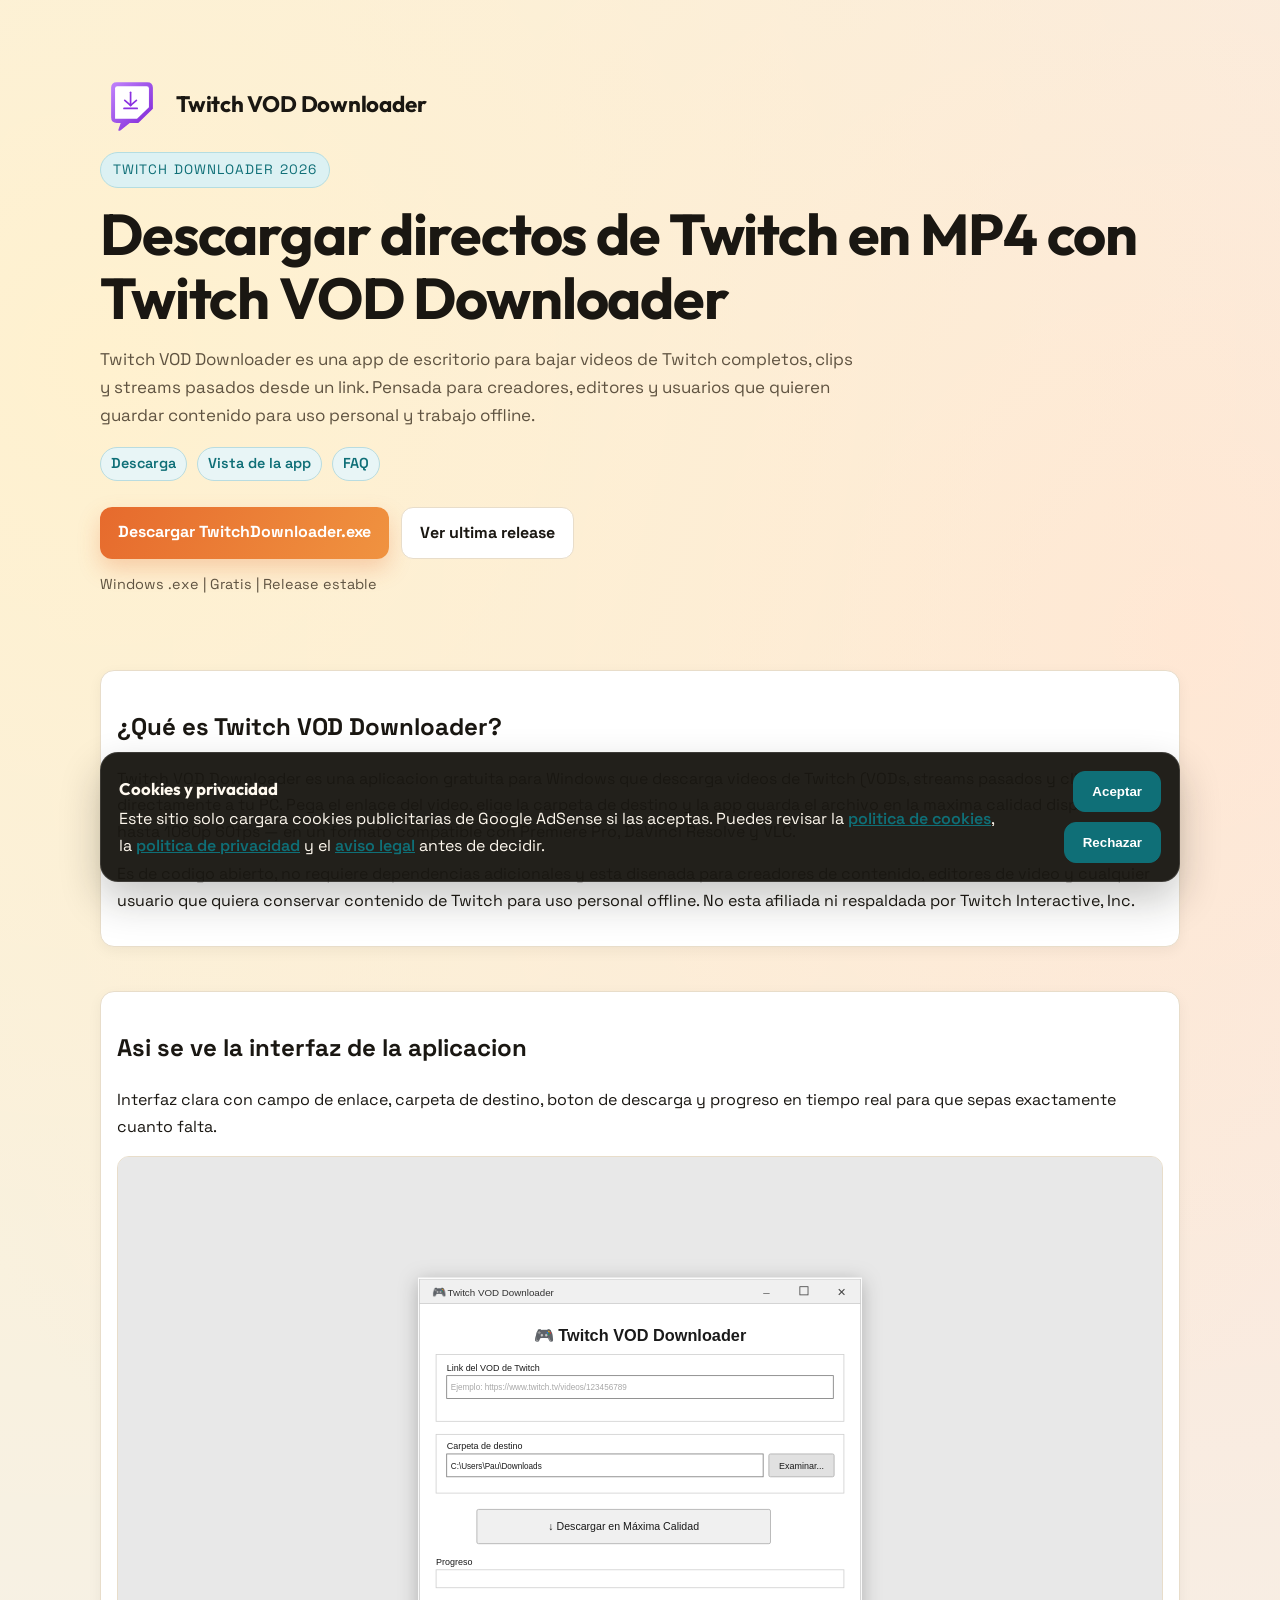
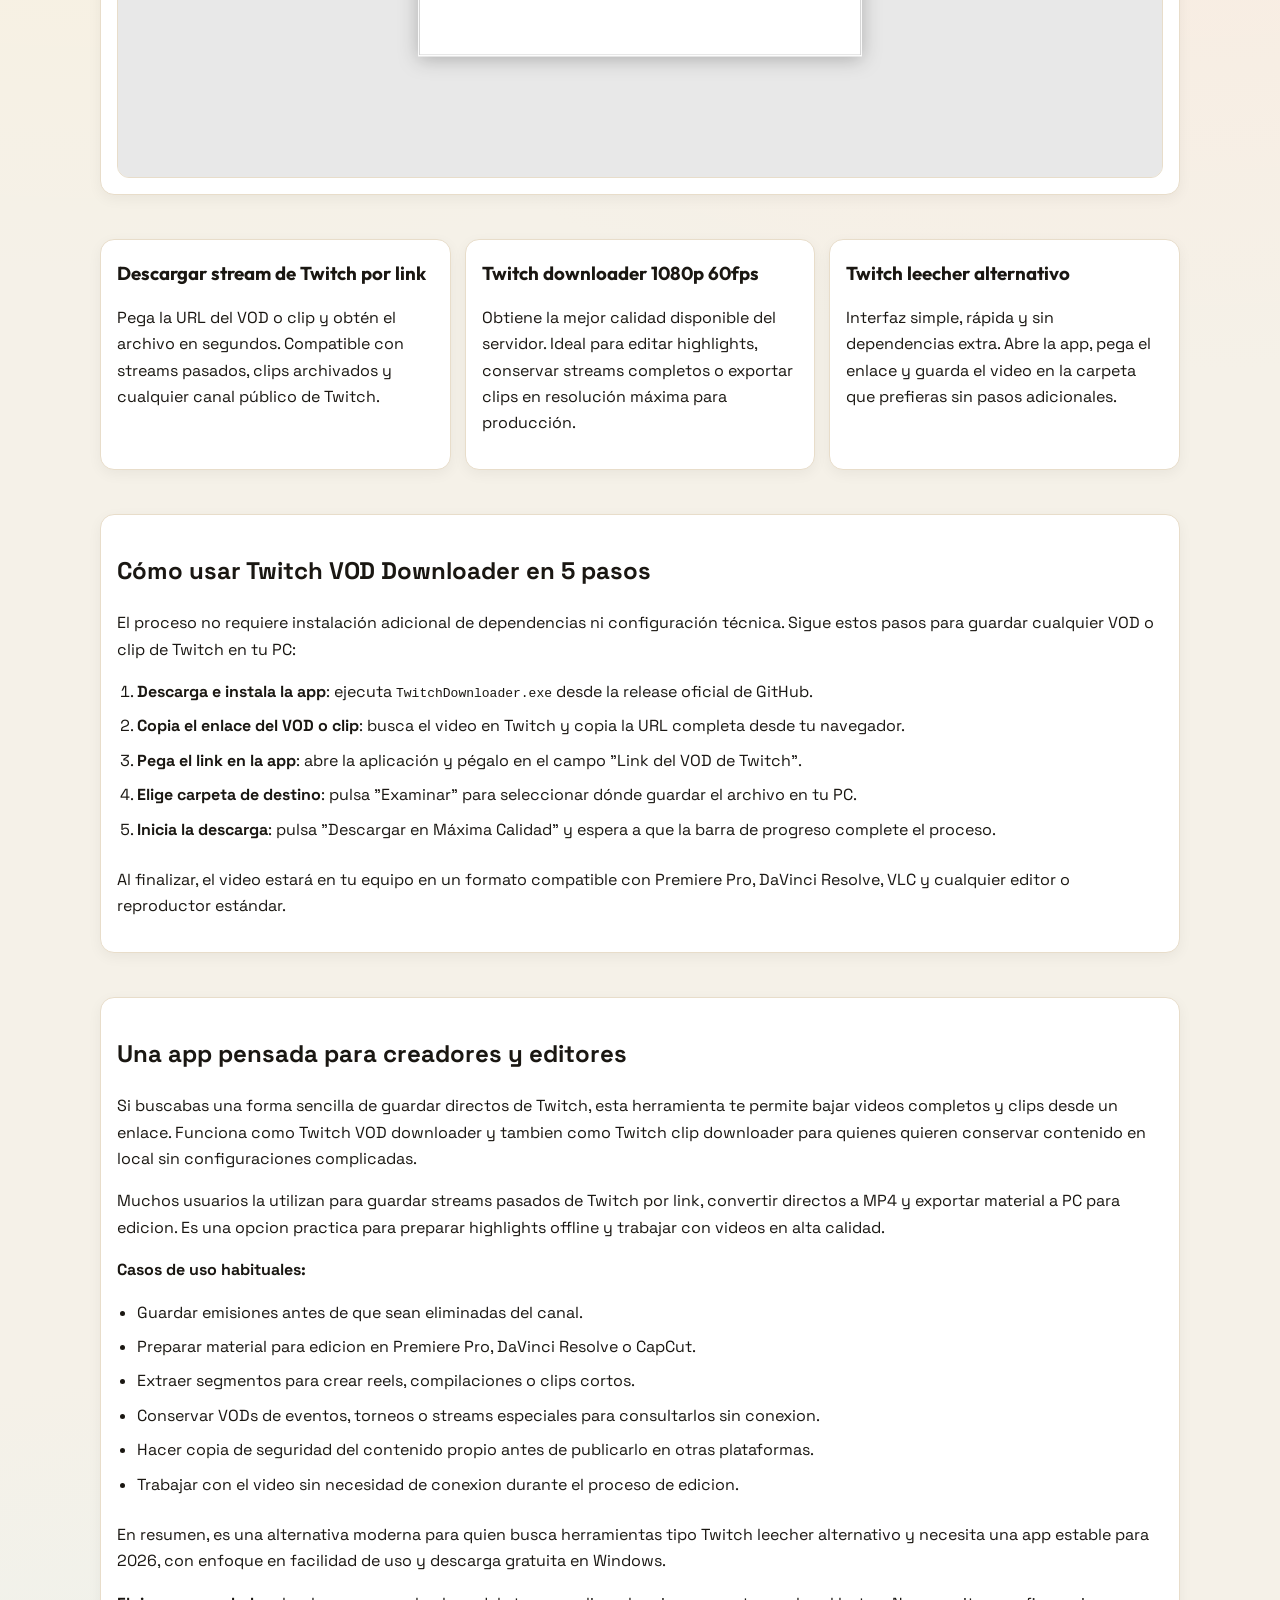
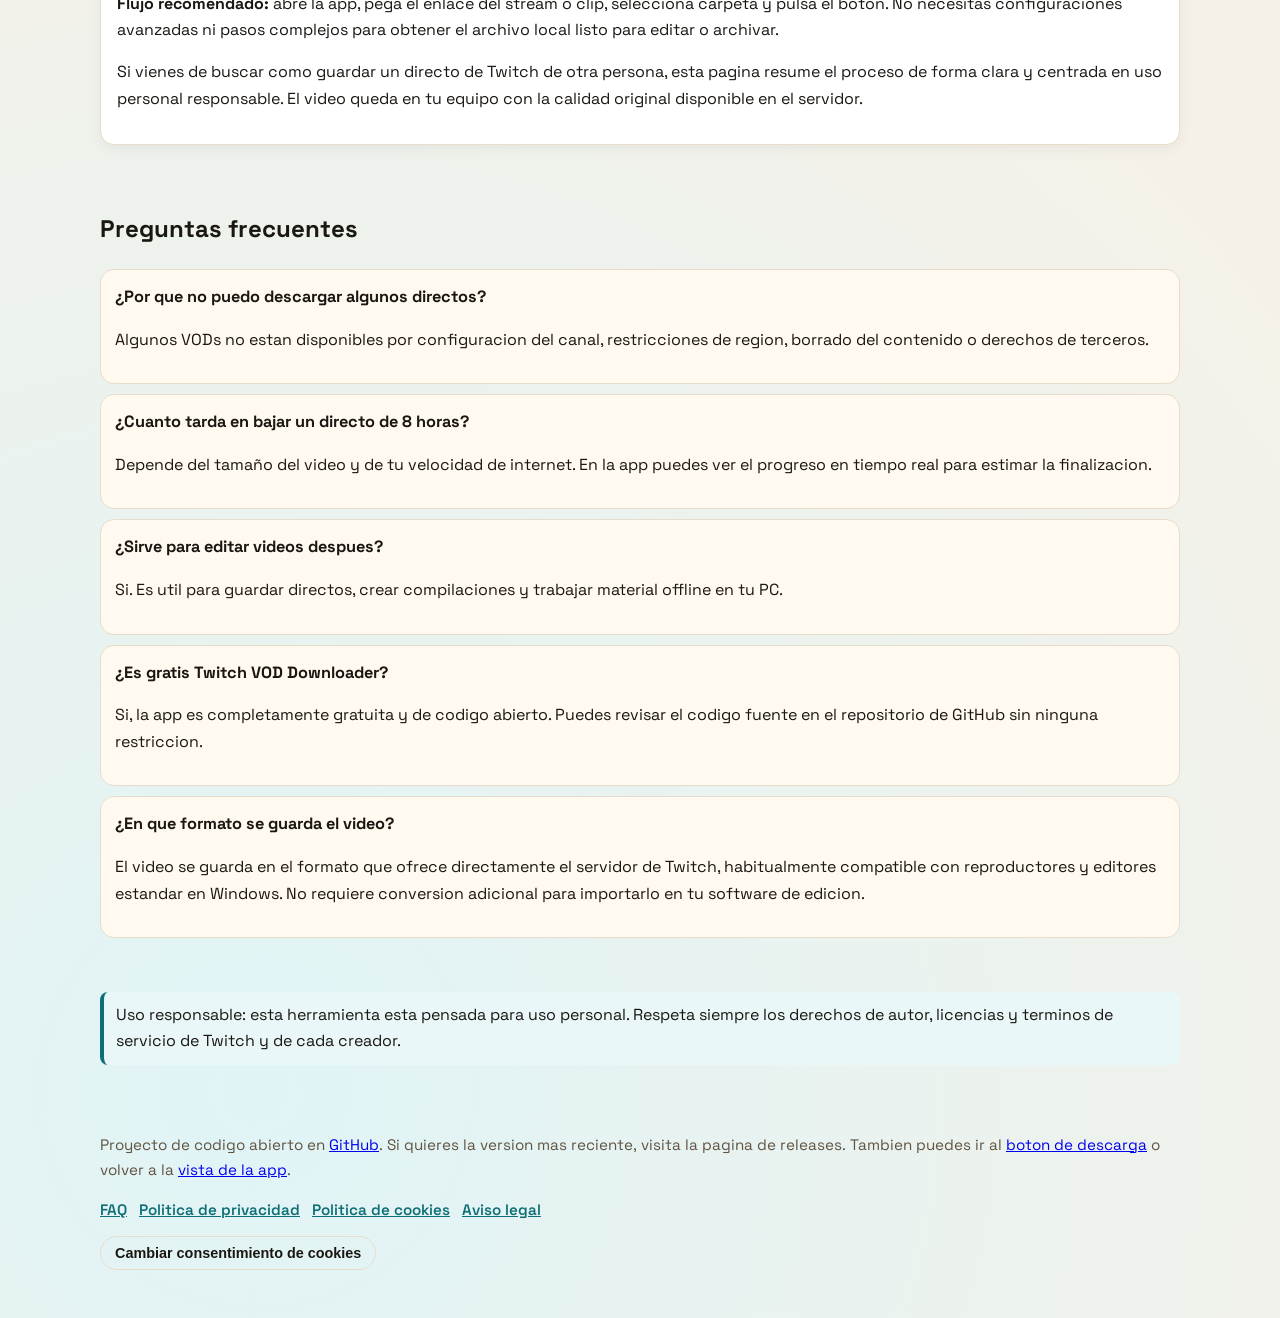
==== commit 7c3c98b3: "feat: apply GEO optimization checklist (llms.txt, schemas, robots, FAQ, sitemap) Agent-Logs-Url: htt" ====
--- a/index.html
+++ b/index.html
@@ -49,6 +49,8 @@
         "name": "Twitch VOD Downloader",
         "softwareVersion": "1.0.0",
         "inLanguage": ["es", "en"],
+        "applicationCategory": "MultimediaApplication",
+        "operatingSystem": "Windows",
         "offers": {
           "@type": "Offer",
           "price": "0",
@@ -56,11 +58,32 @@
         },
         "downloadUrl": "https://github.com/Pausiar/TwitchDowloader/releases/download/v1.0.0/TwitchDownloader.exe",
         "url": "https://pausiar.github.io/TwitchDowloader/",
-        "description": "Aplicacion para descargar directos de Twitch, VODs y clips en alta calidad usando un enlace.",
+        "description": "Aplicacion gratuita para descargar directos de Twitch, VODs y clips en alta calidad (hasta 1080p 60fps) usando un enlace. Compatible con Windows, sin configuracion adicional.",
+        "featureList": [
+          "Descarga VODs y clips de Twitch por URL",
+          "Calidad maxima disponible hasta 1080p 60fps",
+          "Progreso de descarga en tiempo real",
+          "Seleccion de carpeta de destino",
+          "Sin dependencias adicionales",
+          "Gratis y de codigo abierto"
+        ],
         "publisher": {
           "@type": "Organization",
-          "name": "Pausiar"
+          "name": "Pausiar",
+          "url": "https://github.com/Pausiar"
         }
+      }
+    </script>
+    <script type="application/ld+json">
+      {
+        "@context": "https://schema.org",
+        "@type": "Organization",
+        "name": "Pausiar",
+        "url": "https://pausiar.github.io/TwitchDowloader/",
+        "description": "Desarrollador independiente de herramientas de codigo abierto para creadores de contenido.",
+        "sameAs": [
+          "https://github.com/Pausiar"
+        ]
       }
     </script>
     <script type="application/ld+json">
@@ -149,6 +172,23 @@
     </header>
 
     <main>
+      <section id="que-es">
+        <div class="container card">
+          <h2>¿Qué es Twitch VOD Downloader?</h2>
+          <p>
+            Twitch VOD Downloader es una aplicacion gratuita para Windows que descarga videos de Twitch
+            (VODs, streams pasados y clips) directamente a tu PC. Pega el enlace del video, elige la
+            carpeta de destino y la app guarda el archivo en la maxima calidad disponible — hasta 1080p 60fps —
+            en un formato compatible con Premiere Pro, DaVinci Resolve y VLC.
+          </p>
+          <p>
+            Es de codigo abierto, no requiere dependencias adicionales y esta disenada para creadores
+            de contenido, editores de video y cualquier usuario que quiera conservar contenido de Twitch
+            para uso personal offline. No esta afiliada ni respaldada por Twitch Interactive, Inc.
+          </p>
+        </div>
+      </section>
+
       <section id="vista-app">
         <div class="container card preview-card">
           <h2>Asi se ve la interfaz de la aplicacion</h2>
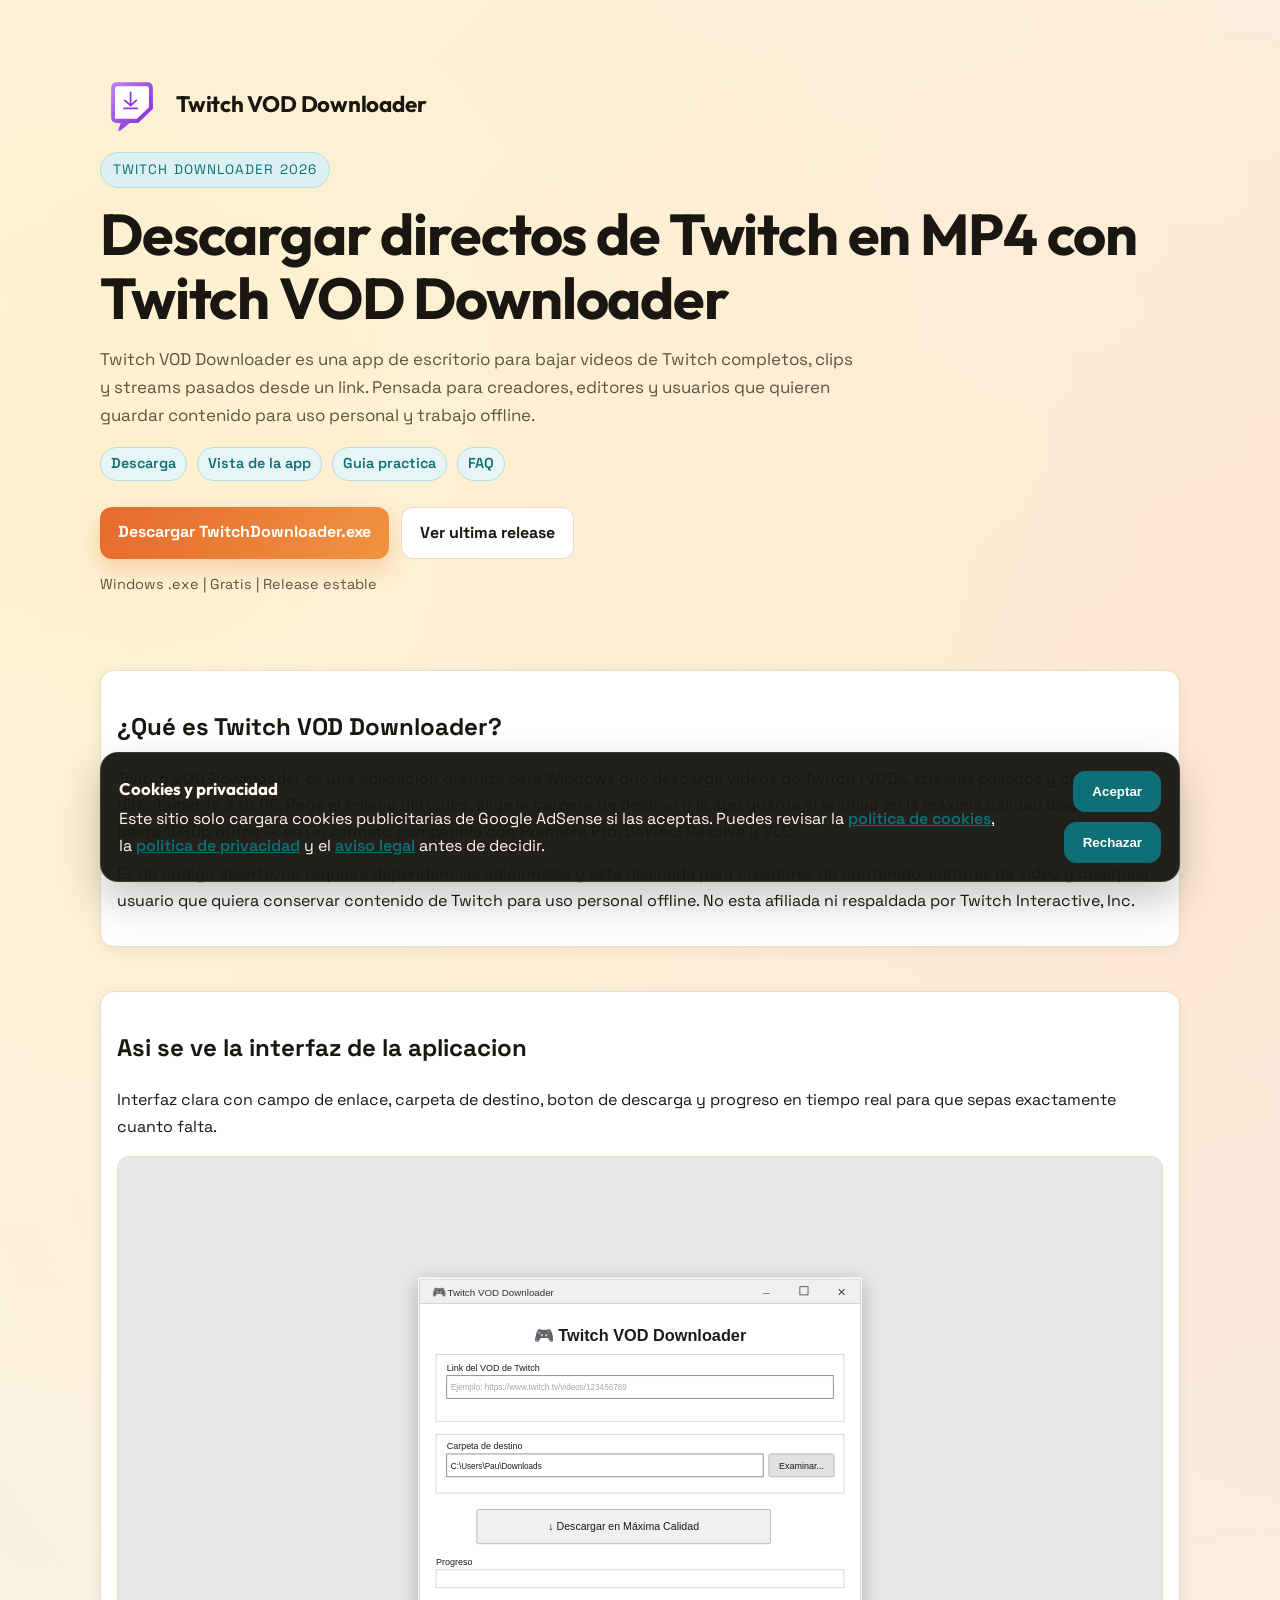
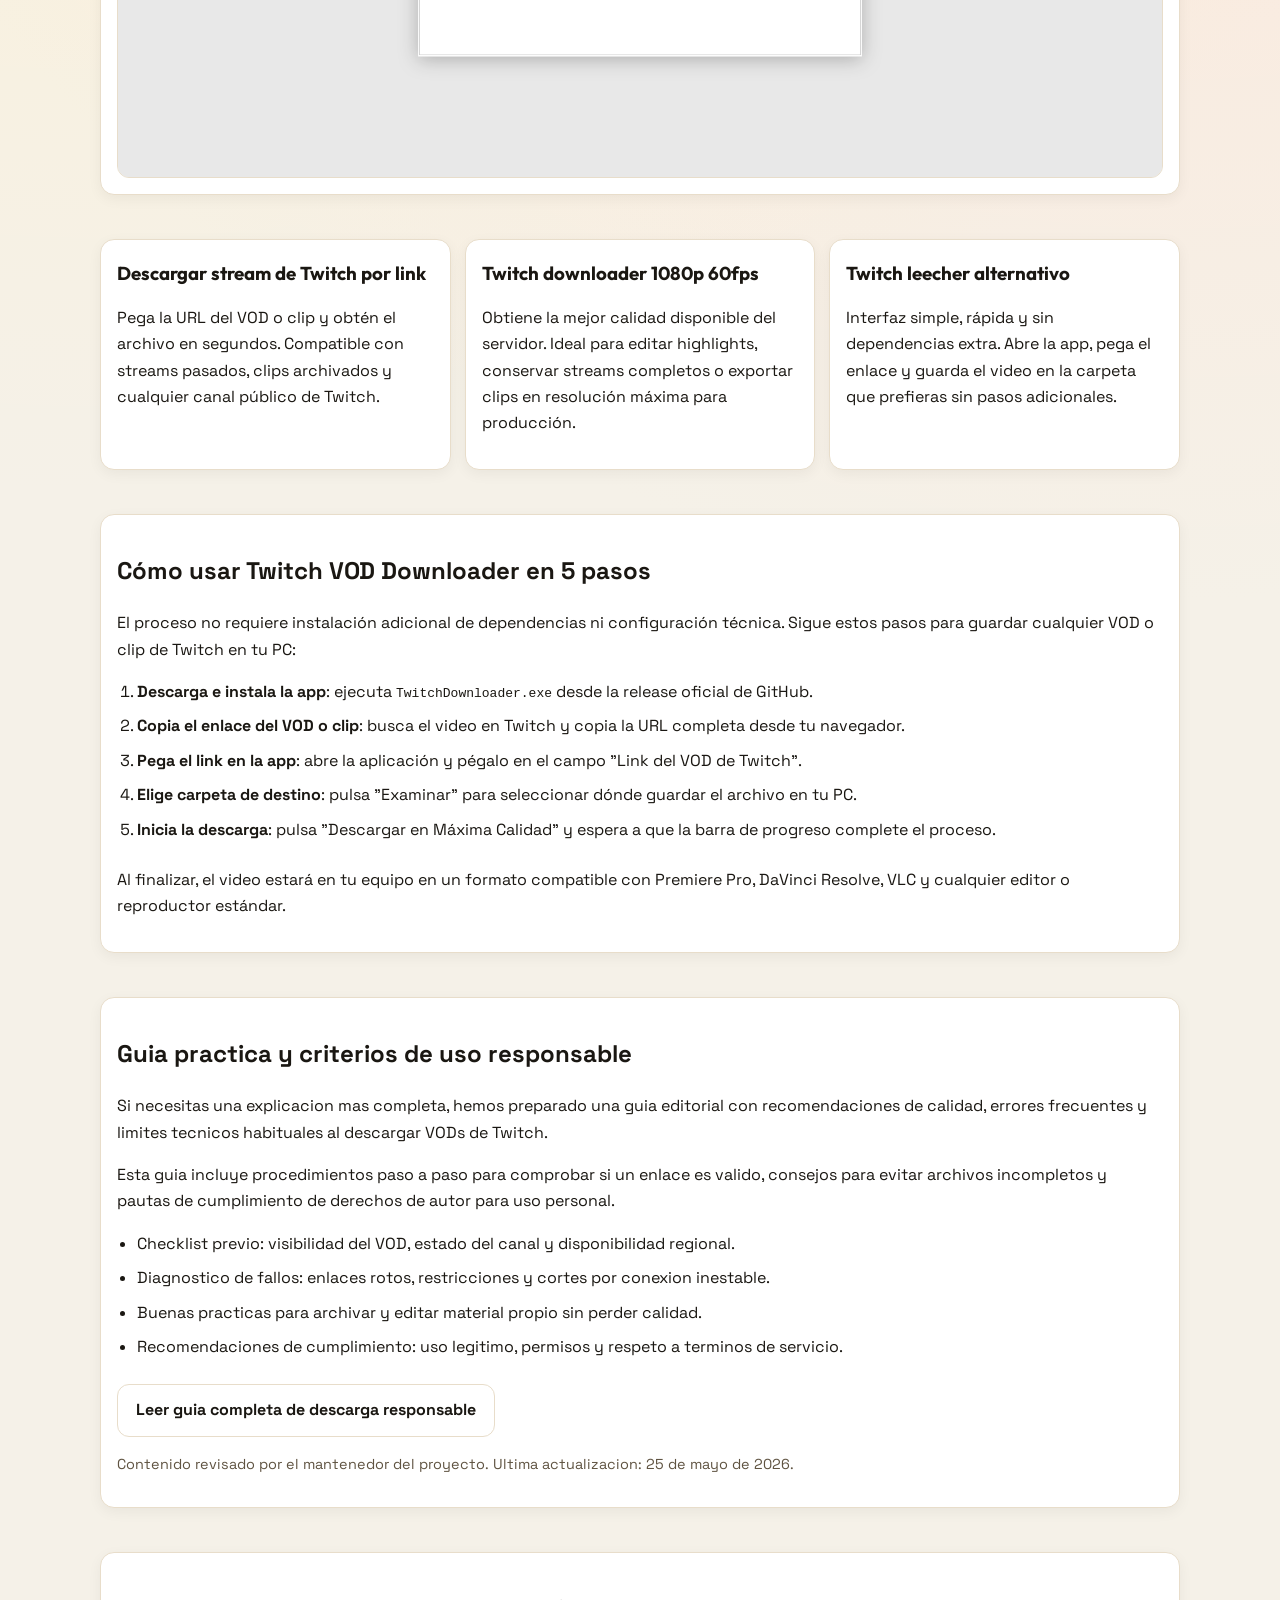
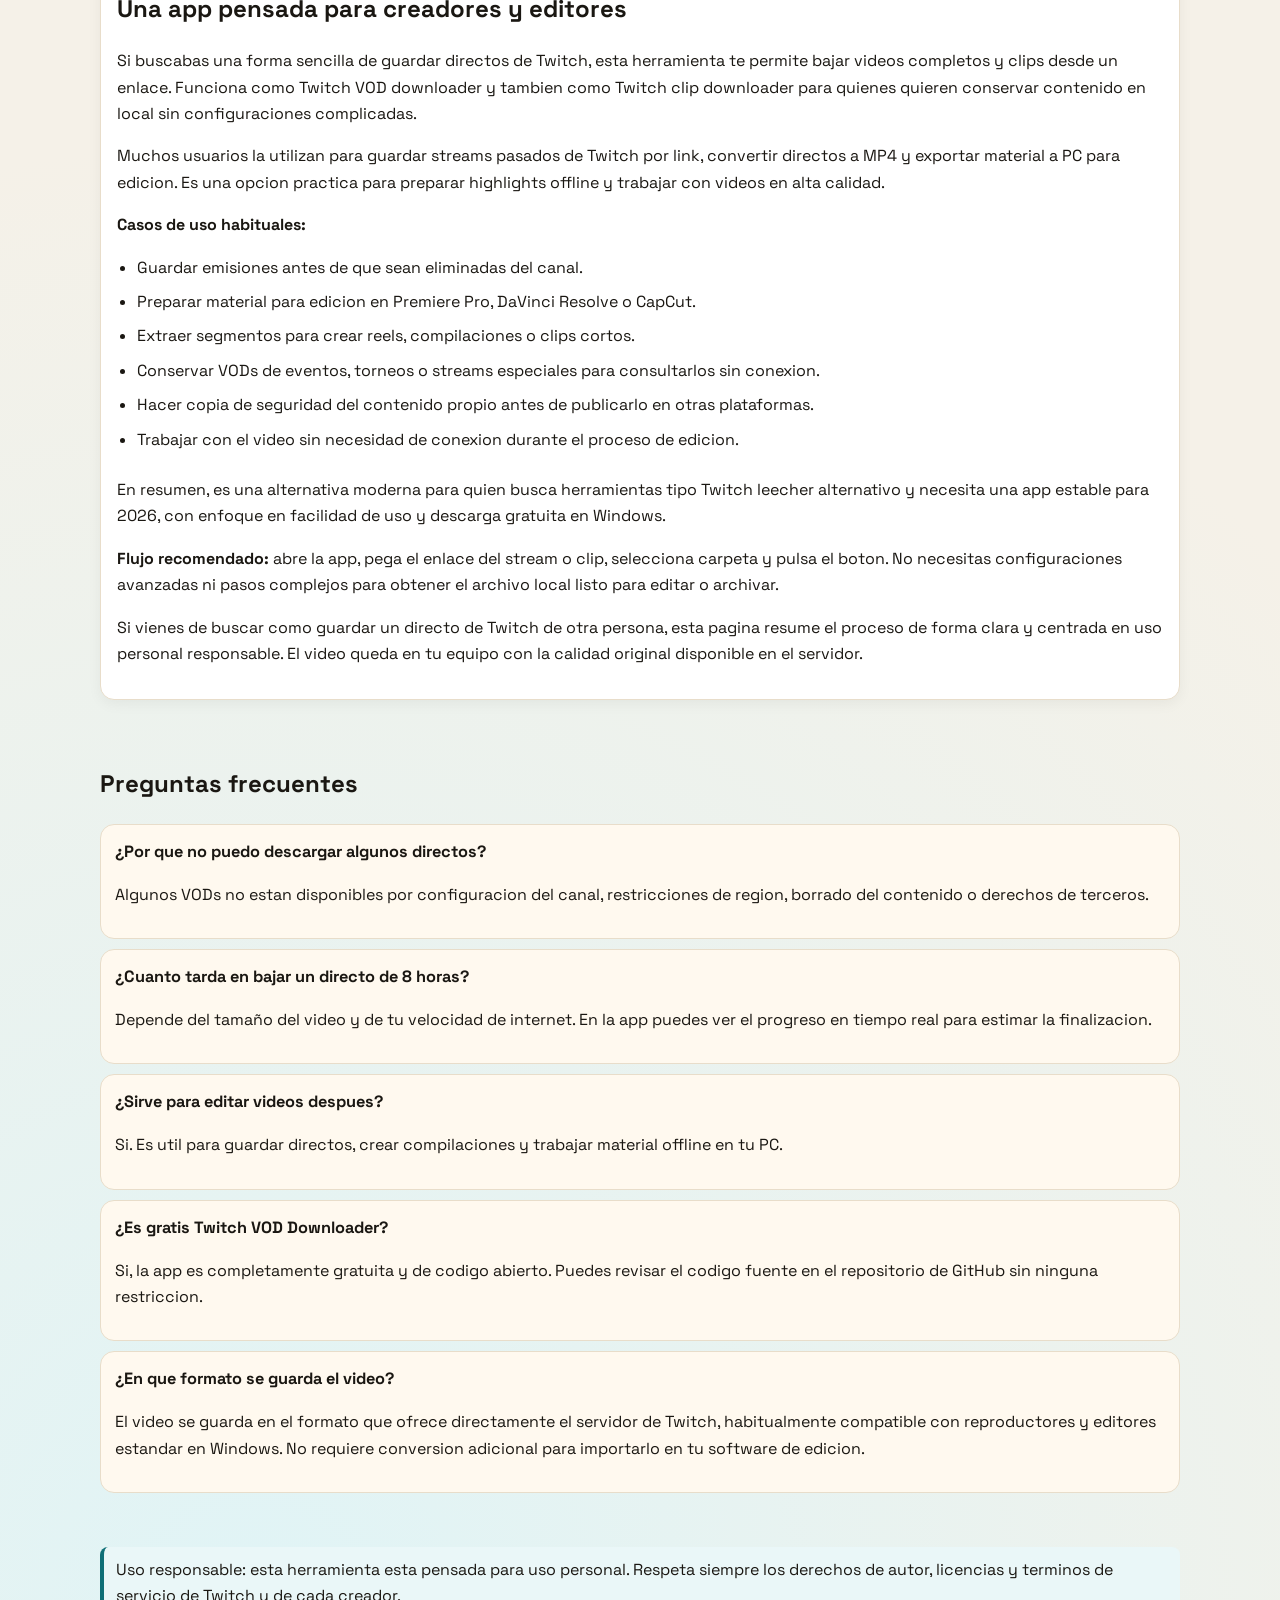
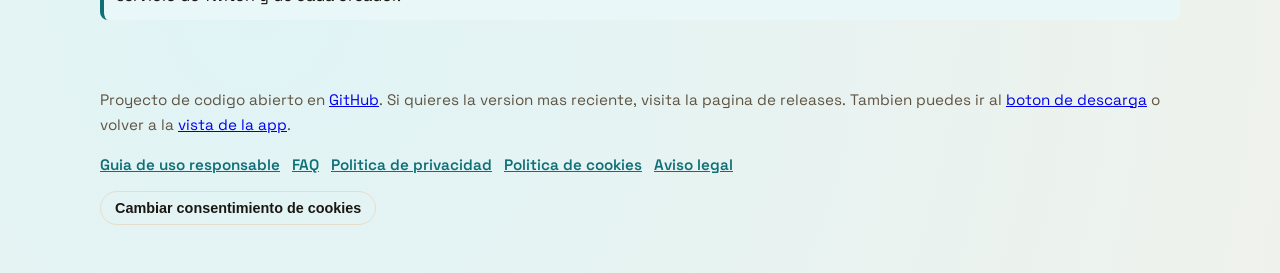
==== commit 7454fb4b: "content: nueva guia de descarga responsable, FAQ ampliada y enlazado interno para calidad AdSense" ====
--- a/index.html
+++ b/index.html
@@ -152,6 +152,7 @@
         <nav class="quick-nav" aria-label="Navegacion de la pagina">
           <a href="#descarga">Descarga</a>
           <a href="#vista-app">Vista de la app</a>
+          <a href="#guia">Guia practica</a>
           <a href="#faq">FAQ</a>
         </nav>
         <div class="cta-row">
@@ -255,6 +256,36 @@
         </div>
       </section>
 
+      <section id="guia">
+        <div class="container card">
+          <h2>Guia practica y criterios de uso responsable</h2>
+          <p>
+            Si necesitas una explicacion mas completa, hemos preparado una guia editorial con
+            recomendaciones de calidad, errores frecuentes y limites tecnicos habituales al
+            descargar VODs de Twitch.
+          </p>
+          <p>
+            Esta guia incluye procedimientos paso a paso para comprobar si un enlace es valido,
+            consejos para evitar archivos incompletos y pautas de cumplimiento de derechos de
+            autor para uso personal.
+          </p>
+          <ul class="klist">
+            <li>Checklist previo: visibilidad del VOD, estado del canal y disponibilidad regional.</li>
+            <li>Diagnostico de fallos: enlaces rotos, restricciones y cortes por conexion inestable.</li>
+            <li>Buenas practicas para archivar y editar material propio sin perder calidad.</li>
+            <li>Recomendaciones de cumplimiento: uso legitimo, permisos y respeto a terminos de servicio.</li>
+          </ul>
+          <p>
+            <a class="btn btn-secondary" href="guia-descarga-responsable.html"
+              >Leer guia completa de descarga responsable</a
+            >
+          </p>
+          <p class="small">
+            Contenido revisado por el mantenedor del proyecto. Ultima actualizacion: 25 de mayo de 2026.
+          </p>
+        </div>
+      </section>
+
       <section>
         <div class="container card">
           <h2>Una app pensada para creadores y editores</h2>
@@ -357,6 +388,7 @@
           <a href="#descarga">boton de descarga</a> o volver a la <a href="#vista-app">vista de la app</a>.
         </p>
         <nav class="footer-links" aria-label="Enlaces legales y de ayuda">
+          <a href="guia-descarga-responsable.html">Guia de uso responsable</a>
           <a href="faq.html">FAQ</a>
           <a href="politica-privacidad.html">Politica de privacidad</a>
           <a href="politica-cookies.html">Politica de cookies</a>
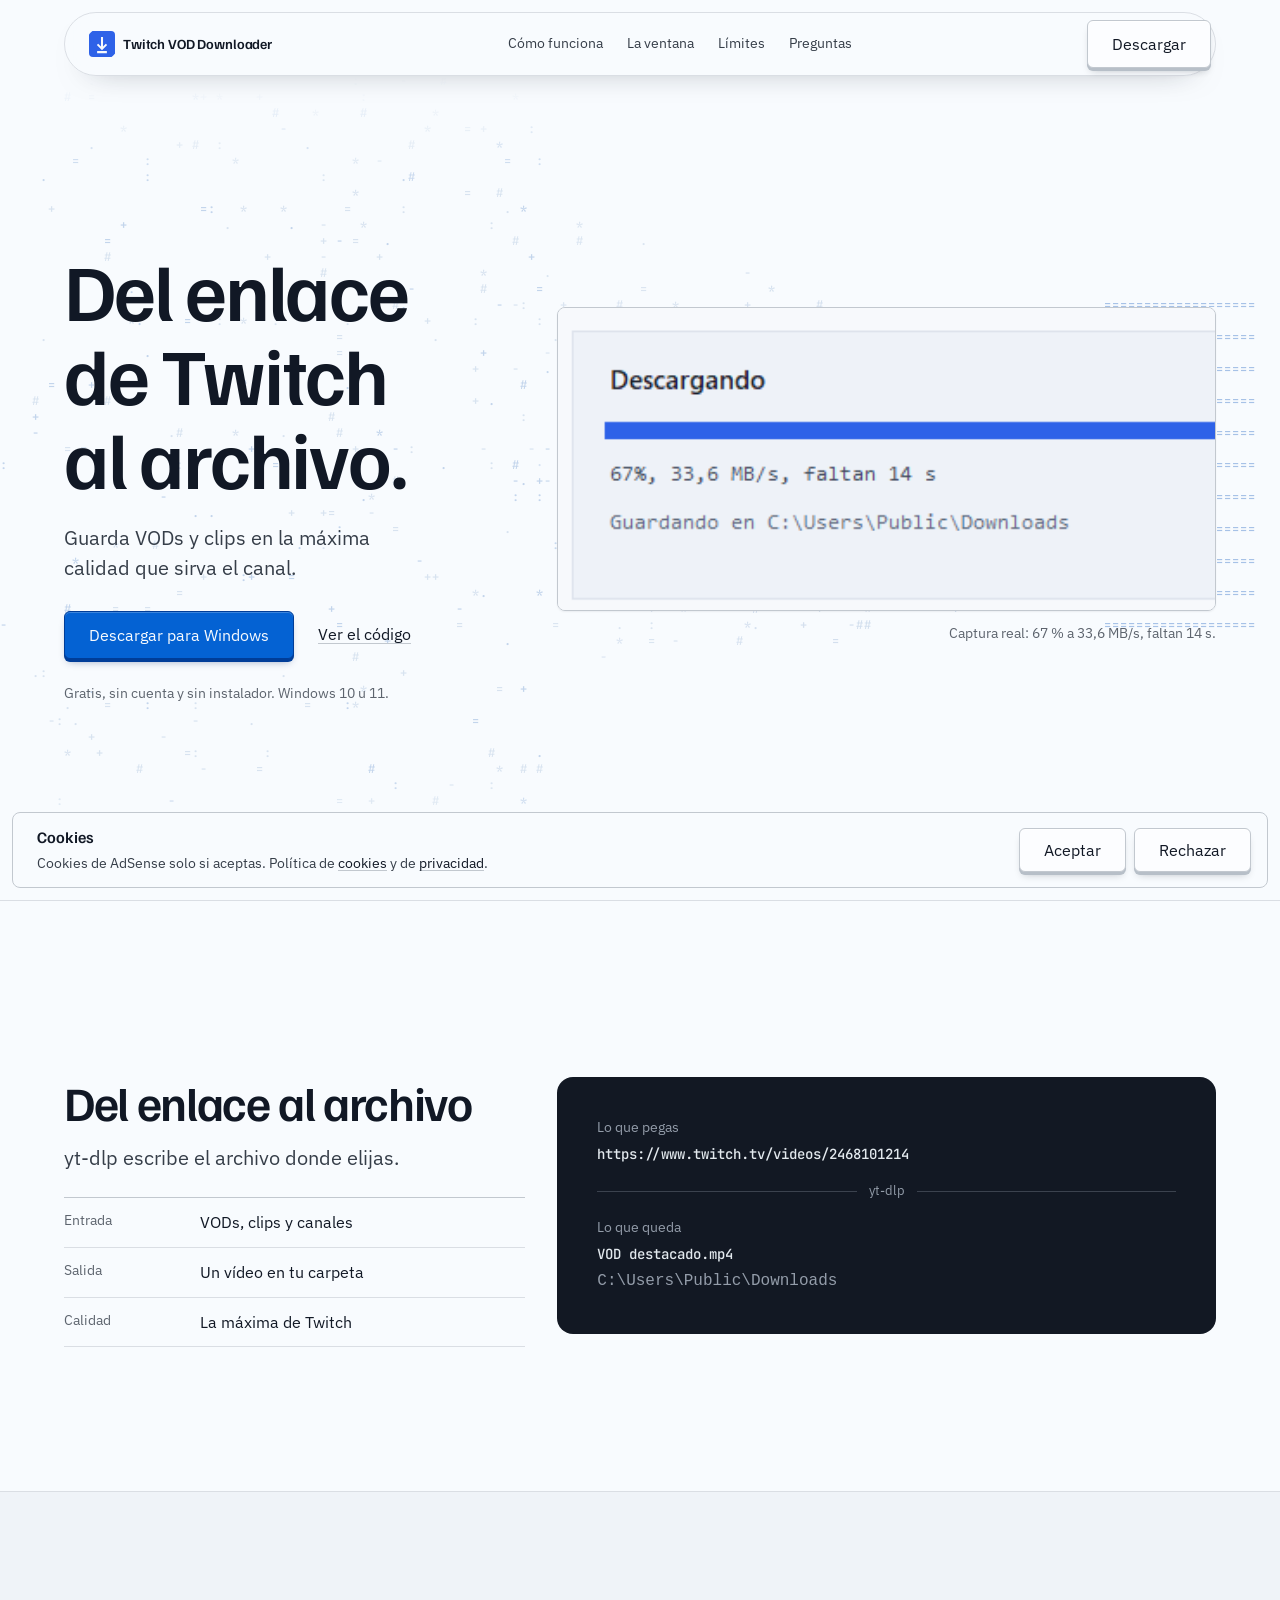
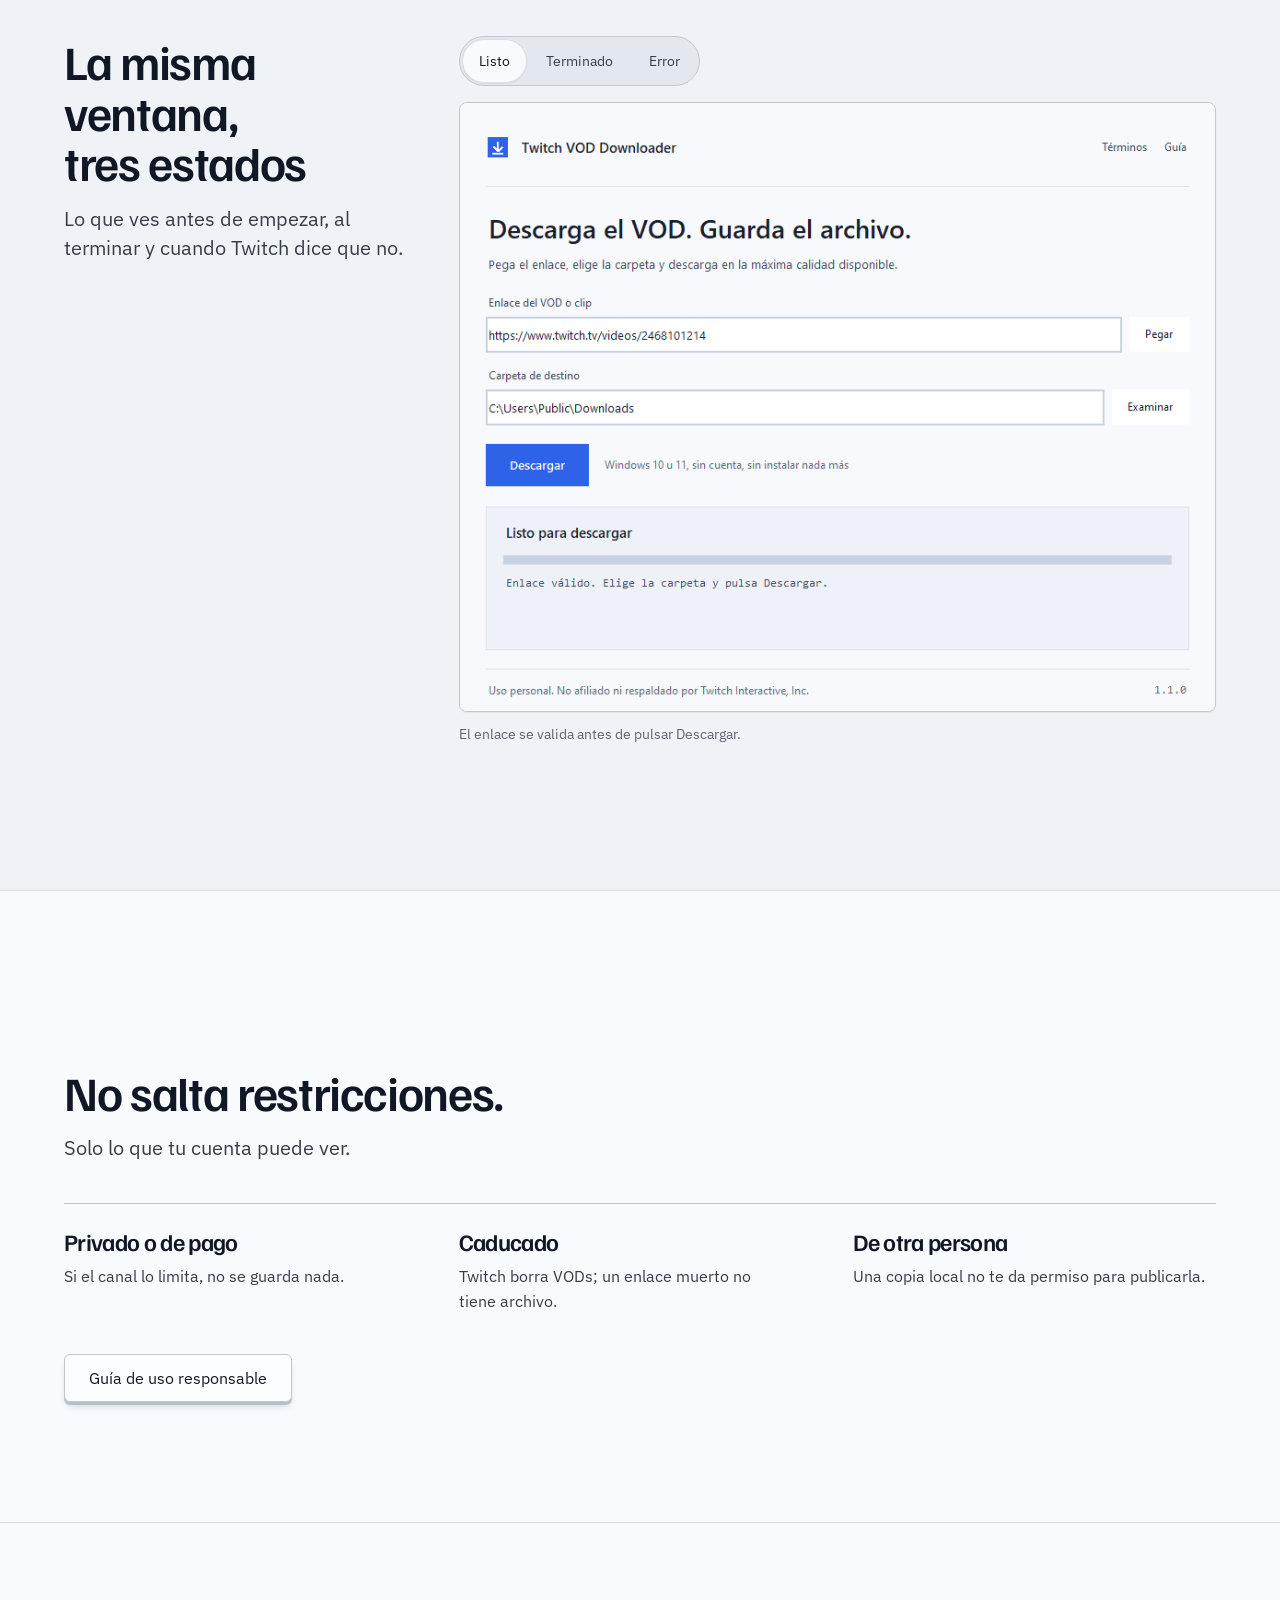
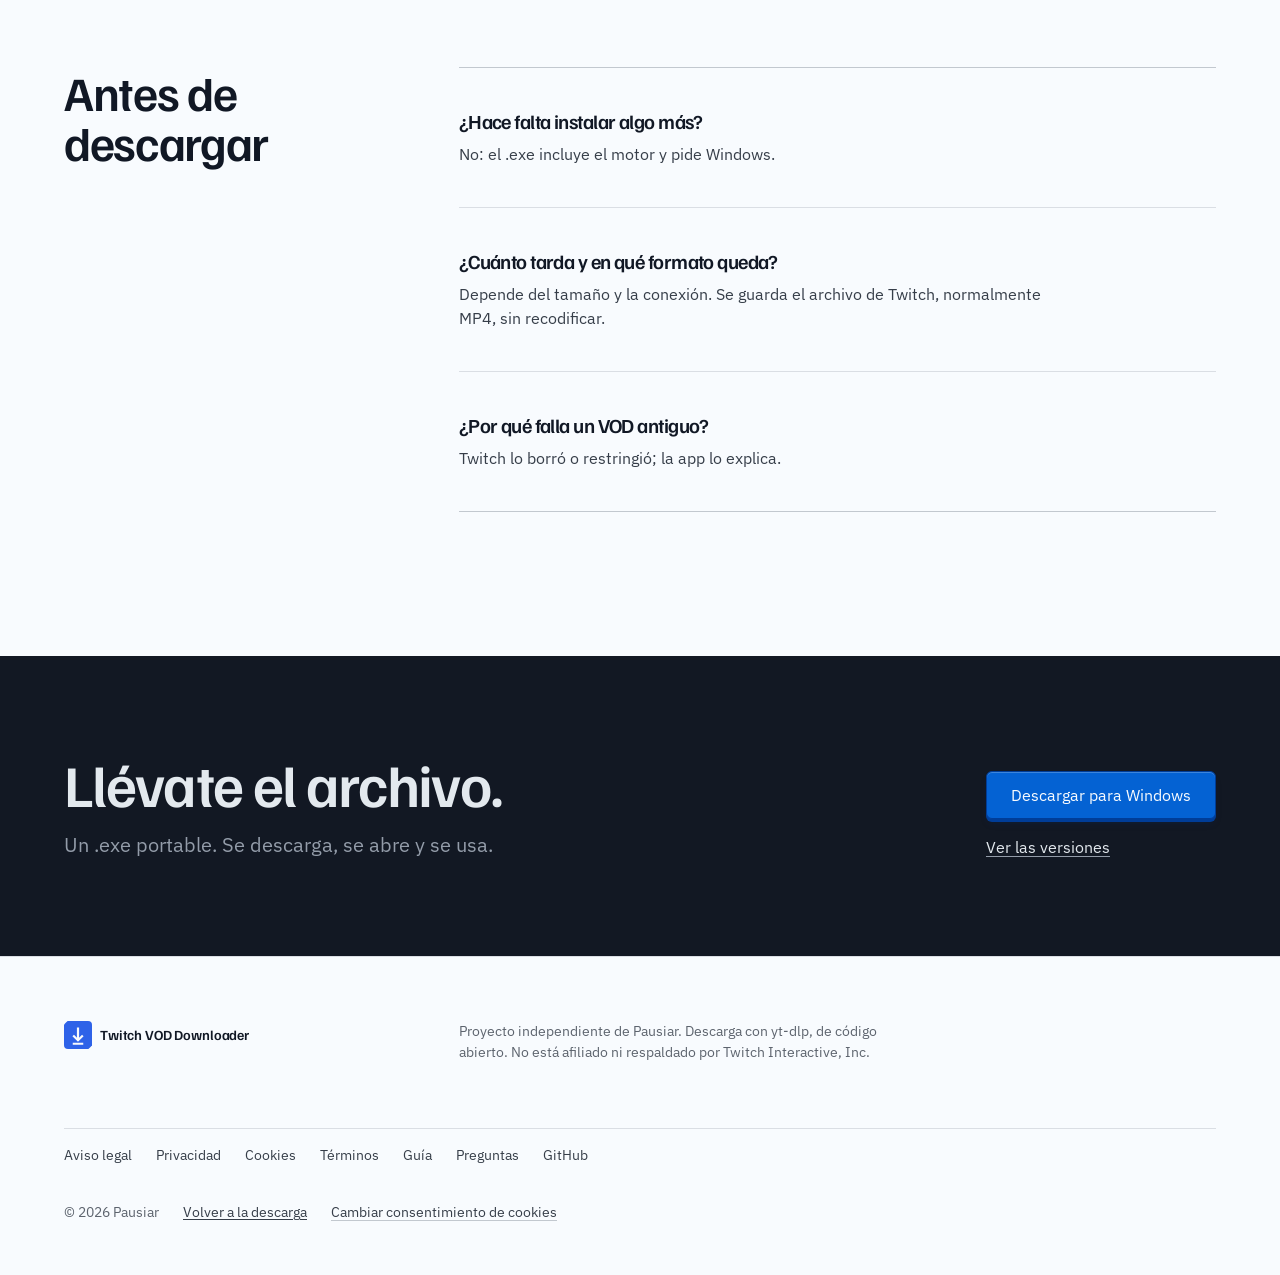
==== commit e4663373: "feat: rediseño web y app, firma opcional y base legal - Rediseño Cobalt de la web con capturas reale" ====
--- a/index.html
+++ b/index.html
@@ -3,69 +3,61 @@
   <head>
     <meta charset="utf-8" />
     <meta name="viewport" content="width=device-width, initial-scale=1" />
-    <title>Descargar directos de Twitch en MP4 | Twitch VOD Downloader</title>
+    <title>Twitch VOD Downloader: descarga VODs y clips en Windows</title>
     <meta
       name="description"
-      content="App gratuita para descargar directos de Twitch en MP4 en Windows. Pega el enlace del VOD o clip, elige carpeta y guarda el video en alta calidad con un clic."
+      content="App gratuita y de código abierto para guardar VODs y clips de Twitch en Windows. Pega el enlace, elige la carpeta y descarga el archivo."
     />
     <meta name="robots" content="index, follow, max-image-preview:large" />
     <meta name="google-site-verification" content="sPV9_tEW7qp17JRYdC61P2SUI9NA5Wd7lON10YflvRY" />
     <meta name="google-site-verification" content="lMgmviyzAEtdI4kk1GYr1Bmbf03BI3K5N0eMR3a0JBQ" />
     <meta property="og:type" content="website" />
     <meta property="og:locale" content="es_ES" />
-    <meta
-      property="og:title"
-      content="Twitch VOD Downloader - Descargar directos de Twitch en MP4"
-    />
+    <meta property="og:title" content="Twitch VOD Downloader" />
     <meta
       property="og:description"
-      content="Herramienta gratuita para descargar VODs y clips de Twitch en calidad alta para edición offline."
+      content="Guarda VODs y clips de Twitch en Windows desde el enlace, en la máxima calidad que sirva el canal."
     />
-    <meta
-      property="og:image"
-      content="https://pausiar.github.io/TwitchDowloader/assets/logo.png"
-    />
+    <meta property="og:image" content="https://pausiar.github.io/TwitchDowloader/assets/og-card.png" />
+    <meta property="og:image:width" content="1200" />
+    <meta property="og:image:height" content="630" />
+    <meta property="og:image:alt" content="Twitch VOD Downloader: descarga el VOD antes de que caduque" />
     <meta property="og:url" content="https://pausiar.github.io/TwitchDowloader/" />
     <meta property="og:site_name" content="Twitch VOD Downloader" />
     <meta name="twitter:card" content="summary_large_image" />
+    <meta name="twitter:title" content="Twitch VOD Downloader" />
     <meta
-      name="twitter:image"
-      content="https://pausiar.github.io/TwitchDowloader/assets/logo.png"
+      name="twitter:description"
+      content="Guarda VODs y clips de Twitch en Windows desde el enlace."
     />
+    <meta name="twitter:image" content="https://pausiar.github.io/TwitchDowloader/assets/og-card.png" />
     <link rel="canonical" href="https://pausiar.github.io/TwitchDowloader/" />
     <link rel="icon" type="image/svg+xml" href="assets/logo.svg" />
-    <link rel="apple-touch-icon" href="assets/logo.png" />
+    <link rel="apple-touch-icon" href="assets/apple-touch-icon.png" />
     <link rel="stylesheet" href="styles.css" />
-    <link rel="preconnect" href="https://fonts.googleapis.com" />
-    <link rel="preconnect" href="https://fonts.gstatic.com" crossorigin />
-    <link
-      href="https://fonts.googleapis.com/css2?family=Outfit:wght@600;700;800&family=Space+Grotesk:wght@400;500;700&display=swap"
-      rel="stylesheet"
-    />
     <script type="application/ld+json">
       {
         "@context": "https://schema.org",
         "@type": "SoftwareApplication",
         "name": "Twitch VOD Downloader",
-        "softwareVersion": "1.0.0",
-        "inLanguage": ["es", "en"],
+        "softwareVersion": "1.1.0",
+        "inLanguage": ["es"],
         "applicationCategory": "MultimediaApplication",
-        "operatingSystem": "Windows",
+        "operatingSystem": "Windows 10, Windows 11",
         "offers": {
           "@type": "Offer",
           "price": "0",
-          "priceCurrency": "USD"
+          "priceCurrency": "EUR"
         },
-        "downloadUrl": "https://github.com/Pausiar/TwitchDowloader/releases/download/v1.0.0/TwitchDownloader.exe",
+        "downloadUrl": "https://github.com/Pausiar/TwitchDowloader/releases/latest",
         "url": "https://pausiar.github.io/TwitchDowloader/",
-        "description": "Aplicacion gratuita para descargar directos de Twitch, VODs y clips en alta calidad (hasta 1080p 60fps) usando un enlace. Compatible con Windows, sin configuracion adicional.",
+        "description": "Aplicación gratuita para descargar VODs y clips de Twitch en Windows. Pega el enlace, elige la carpeta y guarda el archivo en la máxima calidad que sirva el canal.",
         "featureList": [
-          "Descarga VODs y clips de Twitch por URL",
-          "Calidad maxima disponible hasta 1080p 60fps",
-          "Progreso de descarga en tiempo real",
-          "Seleccion de carpeta de destino",
-          "Sin dependencias adicionales",
-          "Gratis y de codigo abierto"
+          "Descarga VODs, clips y canales de Twitch por URL",
+          "Progreso con porcentaje, velocidad y tiempo restante",
+          "Carpeta de destino a elección",
+          "Sin cuenta y sin instalador",
+          "Código abierto"
         ],
         "publisher": {
           "@type": "Organization",
@@ -80,343 +72,476 @@
         "@type": "Organization",
         "name": "Pausiar",
         "url": "https://pausiar.github.io/TwitchDowloader/",
-        "description": "Desarrollador independiente de herramientas de codigo abierto para creadores de contenido.",
-        "sameAs": [
-          "https://github.com/Pausiar"
-        ]
-      }
-    </script>
-    <script type="application/ld+json">
-      {
-        "@context": "https://schema.org",
-        "@type": "FAQPage",
-        "mainEntity": [
-          {
-            "@type": "Question",
-            "name": "¿Por que no puedo descargar algunos directos de Twitch?",
-            "acceptedAnswer": {
-              "@type": "Answer",
-              "text": "Algunos videos pueden estar restringidos por privacidad, derechos, region o estado de la cuenta. La herramienta solo funciona cuando el contenido es accesible desde el enlace publico."
-            }
-          },
-          {
-            "@type": "Question",
-            "name": "¿Cuanto tarda en bajar un directo de 8 horas?",
-            "acceptedAnswer": {
-              "@type": "Answer",
-              "text": "Depende de tu conexion y del servidor. En conexiones estables, el progreso suele mantenerse continuo y la app muestra estado de descarga en tiempo real."
-            }
-          },
-          {
-            "@type": "Question",
-            "name": "¿Se puede convertir directos de Twitch a MP4?",
-            "acceptedAnswer": {
-              "@type": "Answer",
-              "text": "Si. El descargador guarda el video en formato compatible para edicion y uso local, ideal para exportar y trabajar en PC."
-            }
-          },
-          {
-            "@type": "Question",
-            "name": "¿Es gratis Twitch VOD Downloader?",
-            "acceptedAnswer": {
-              "@type": "Answer",
-              "text": "Si, la app es completamente gratuita y de codigo abierto. Puedes revisar el codigo fuente en el repositorio de GitHub."
-            }
-          },
-          {
-            "@type": "Question",
-            "name": "¿En que formato se guarda el video?",
-            "acceptedAnswer": {
-              "@type": "Answer",
-              "text": "El video se guarda en el formato que ofrece directamente el servidor de Twitch, habitualmente compatible con reproductores y editores estandar en Windows."
-            }
-          }
-        ]
+        "description": "Desarrollador independiente de herramientas de código abierto para creadores de contenido.",
+        "sameAs": ["https://github.com/Pausiar"]
       }
     </script>
   </head>
   <body>
-    <header>
+    <a class="skip" href="#main">Ir al contenido</a>
+
+    <header class="site-head">
       <div class="container">
-        <div class="logo-wrap">
-          <img src="assets/logo.svg" alt="Logo Twitch VOD Downloader" class="site-logo" width="64" height="64" />
-          <span class="site-logo-title">Twitch VOD Downloader</span>
-        </div>
-        <span class="badge">Twitch Downloader 2026</span>
-        <h1>Descargar directos de Twitch en MP4 con Twitch VOD Downloader</h1>
-        <p class="subhead">
-          Twitch VOD Downloader es una app de escritorio para bajar videos de Twitch completos,
-          clips y streams pasados desde un link. Pensada para creadores, editores y usuarios que
-          quieren guardar contenido para uso personal y trabajo offline.
-        </p>
-        <nav class="quick-nav" aria-label="Navegacion de la pagina">
-          <a href="#descarga">Descarga</a>
-          <a href="#vista-app">Vista de la app</a>
-          <a href="#guia">Guia practica</a>
-          <a href="#faq">FAQ</a>
-        </nav>
-        <div class="cta-row">
-          <a
-            class="btn btn-primary"
-            id="descarga"
-            href="https://github.com/Pausiar/TwitchDowloader/releases/download/v1.0.0/TwitchDownloader.exe"
-            >Descargar TwitchDownloader.exe</a
-          >
-          <a
-            class="btn btn-secondary"
-            href="https://github.com/Pausiar/TwitchDowloader/releases/latest"
-            >Ver ultima release</a
-          >
-        </div>
-        <p class="small">Windows .exe | Gratis | Release estable</p>
+        <div class="nav-pill">
+          <a class="brand" href="./" aria-label="Twitch VOD Downloader, inicio">
+            <img src="assets/logo.svg" alt="" width="26" height="26" />
+            <span>Twitch VOD Downloader</span>
+          </a>
+          <nav class="nav-links" aria-label="Secciones de la página">
+            <a href="#como-usar">Cómo funciona</a>
+            <a href="#vista-app">La ventana</a>
+            <a href="#guia">Límites</a>
+            <a href="#faq">Preguntas</a>
+          </nav>
+          <div class="nav-actions">
+            <a class="key" href="https://github.com/Pausiar/TwitchDowloader/releases/latest"
+              >Descargar</a
+            >
+            <details class="nav-menu">
+              <summary>Menú</summary>
+              <nav aria-label="Secciones de la página">
+                <a href="#como-usar">Cómo funciona</a>
+                <a href="#vista-app">La ventana</a>
+                <a href="#guia">Límites</a>
+                <a href="#faq">Preguntas</a>
+                <a href="faq.html">Preguntas frecuentes</a>
+              </nav>
+            </details>
+          </div>
+        </div>
       </div>
     </header>
 
-    <main>
-      <section id="que-es">
-        <div class="container card">
-          <h2>¿Qué es Twitch VOD Downloader?</h2>
-          <p>
-            Twitch VOD Downloader es una aplicacion gratuita para Windows que descarga videos de Twitch
-            (VODs, streams pasados y clips) directamente a tu PC. Pega el enlace del video, elige la
-            carpeta de destino y la app guarda el archivo en la maxima calidad disponible — hasta 1080p 60fps —
-            en un formato compatible con Premiere Pro, DaVinci Resolve y VLC.
+    <main id="main">
+      <section class="hero" aria-labelledby="hero-title">
+        <canvas class="field" aria-hidden="true"></canvas>
+        <div class="container hero__grid">
+          <div class="hero__copy">
+            <h1 id="hero-title">Del enlace de Twitch al archivo.</h1>
+            <p class="lead">
+              Guarda VODs y clips en la máxima calidad que sirva el canal.
+            </p>
+            <div class="hero__actions">
+              <a
+                id="descarga"
+                class="key key--primary"
+                href="https://github.com/Pausiar/TwitchDowloader/releases/latest"
+                >Descargar para Windows</a
+              >
+              <a class="link-quiet" href="https://github.com/Pausiar/TwitchDowloader">Ver el código</a>
+            </div>
+            <p class="hero__note">Gratis, sin cuenta y sin instalador. Windows 10 u 11.</p>
+          </div>
+          <div class="hero__proof">
+            <figure
+              class="shot shot--hero"
+              data-slot="hero-app"
+              data-kind="product"
+              data-alt="La app con una descarga en curso: porcentaje, velocidad y carpeta de destino"
+            >
+              <picture>
+                <source
+                  media="(max-width: 30rem)"
+                  srcset="assets/screens/app-hero-downloading-mobile.png"
+                  width="380"
+                  height="175"
+                />
+                <img
+                  src="assets/screens/app-hero-downloading.png"
+                  width="780"
+                  height="512"
+                  alt="La ventana de la app durante una descarga al 67 %: 33,6 MB/s, faltan 14 s, guardando en C:\Users\Public\Downloads."
+                  fetchpriority="high"
+                  decoding="async"
+                />
+              </picture>
+            </figure>
+            <p class="caption">Captura real: 67 % a 33,6 MB/s, faltan 14 s.</p>
+          </div>
+        </div>
+      </section>
+
+      <section class="section section--split" id="como-usar" aria-labelledby="map-title">
+        <div class="container grid12">
+          <div class="copy-col">
+            <h2 id="map-title">Del enlace al archivo</h2>
+            <p class="lead">
+              yt-dlp escribe el archivo donde elijas.
+            </p>
+            <dl class="facts">
+              <div>
+                <dt>Entrada</dt>
+                <dd>VODs, clips y canales</dd>
+              </div>
+              <div>
+                <dt>Salida</dt>
+                <dd>Un vídeo en tu carpeta</dd>
+              </div>
+              <div>
+                <dt>Calidad</dt>
+                <dd>La máxima de Twitch</dd>
+              </div>
+            </dl>
+          </div>
+          <div class="map" role="group" aria-label="Ejemplo de una URL de Twitch convertida en un archivo MP4">
+            <div class="map__pane">
+              <span class="map__label">Lo que pegas</span>
+              <code class="map__code">https://www.twitch.tv/videos/2468101214</code>
+            </div>
+            <div class="map__seam"><span>yt-dlp</span></div>
+            <div class="map__pane">
+              <span class="map__label">Lo que queda</span>
+              <code class="map__code">VOD destacado.mp4</code>
+              <code class="map__path">C:\Users\Public\Downloads</code>
+            </div>
+          </div>
+        </div>
+      </section>
+
+      <section class="section section--states" id="vista-app" aria-labelledby="states-title">
+        <div class="container grid12">
+          <div class="copy-col">
+            <h2 id="states-title">La misma ventana, tres estados</h2>
+            <p class="lead">Lo que ves antes de empezar, al terminar y cuando Twitch dice que no.</p>
+          </div>
+          <div class="switch" data-tabs>
+            <div class="tabs" role="tablist" aria-label="Estados de la app">
+              <button
+                type="button"
+                role="tab"
+                id="tab-listo"
+                aria-selected="true"
+                aria-controls="panel-listo"
+              >
+                Listo
+              </button>
+              <button
+                type="button"
+                role="tab"
+                id="tab-terminado"
+                aria-selected="false"
+                aria-controls="panel-terminado"
+                tabindex="-1"
+              >
+                Terminado
+              </button>
+              <button
+                type="button"
+                role="tab"
+                id="tab-error"
+                aria-selected="false"
+                aria-controls="panel-error"
+                tabindex="-1"
+              >
+                Error
+              </button>
+            </div>
+            <div id="panel-listo" role="tabpanel" aria-labelledby="tab-listo" tabindex="0">
+              <figure
+                class="shot"
+                data-slot="app-listo"
+                data-kind="product"
+                data-alt="La app lista, con un enlace válido y la carpeta elegida"
+              >
+                <img
+                  src="assets/screens/app-idle.png"
+                  width="820"
+                  height="660"
+                  alt="Estado listo: enlace válido, carpeta C:\Users\Public\Downloads y el botón Descargar."
+                  loading="lazy"
+                  decoding="async"
+                />
+              </figure>
+              <p class="caption">El enlace se valida antes de pulsar Descargar.</p>
+            </div>
+            <div id="panel-terminado" role="tabpanel" aria-labelledby="tab-terminado" tabindex="0">
+              <figure
+                class="shot"
+                data-slot="app-terminado"
+                data-kind="product"
+                data-alt="La app con una descarga completada y el botón Abrir carpeta"
+              >
+                <img
+                  src="assets/screens/app-done.png"
+                  width="820"
+                  height="660"
+                  alt="Estado terminado: descarga completada, archivo listo y botón Abrir carpeta."
+                  loading="lazy"
+                  decoding="async"
+                />
+              </figure>
+              <p class="caption">Al terminar, el archivo queda en la carpeta elegida.</p>
+            </div>
+            <div id="panel-error" role="tabpanel" aria-labelledby="tab-error" tabindex="0">
+              <figure
+                class="shot"
+                data-slot="app-error"
+                data-kind="product"
+                data-alt="La app mostrando el error VOD no disponible"
+              >
+                <img
+                  src="assets/screens/app-error.png"
+                  width="820"
+                  height="660"
+                  alt="Estado de error: VOD no disponible, con la indicación de revisar el enlace."
+                  loading="lazy"
+                  decoding="async"
+                />
+              </figure>
+              <p class="caption">Un VOD restringido se explica sin cerrar la ventana.</p>
+            </div>
+          </div>
+        </div>
+      </section>
+
+      <section class="section section--limits" id="guia" aria-labelledby="limits-title">
+        <div class="container">
+          <div class="limits__head">
+            <h2 id="limits-title">No salta restricciones.</h2>
+            <p class="lead">Solo lo que tu cuenta puede ver.</p>
+          </div>
+          <div class="limits__items">
+            <div>
+              <h3>Privado o de pago</h3>
+              <p>Si el canal lo limita, no se guarda nada.</p>
+            </div>
+            <div>
+              <h3>Caducado</h3>
+              <p>Twitch borra VODs; un enlace muerto no tiene archivo.</p>
+            </div>
+            <div>
+              <h3>De otra persona</h3>
+              <p>Una copia local no te da permiso para publicarla.</p>
+            </div>
+          </div>
+          <p class="limits__link">
+            <a class="key" href="guia-descarga-responsable.html">Guía de uso responsable</a>
           </p>
-          <p>
-            Es de codigo abierto, no requiere dependencias adicionales y esta disenada para creadores
-            de contenido, editores de video y cualquier usuario que quiera conservar contenido de Twitch
-            para uso personal offline. No esta afiliada ni respaldada por Twitch Interactive, Inc.
-          </p>
         </div>
       </section>
 
-      <section id="vista-app">
-        <div class="container card preview-card">
-          <h2>Asi se ve la interfaz de la aplicacion</h2>
-          <p>
-            Interfaz clara con campo de enlace, carpeta de destino, boton de descarga y progreso
-            en tiempo real para que sepas exactamente cuanto falta.
-          </p>
-          <img
-            class="app-preview"
-            src="assets/app-preview.svg"
-            alt="Captura ilustrativa de Twitch VOD Downloader mostrando URL, carpeta y progreso de descarga"
-            width="1280"
-            height="760"
-            loading="lazy"
-            decoding="async"
-          />
+      <section class="section section--faq" id="faq" aria-labelledby="faq-title">
+        <div class="container grid12">
+          <div class="faq__head">
+            <h2 id="faq-title">Antes de descargar</h2>
+          </div>
+          <div class="faq__rows">
+            <article>
+              <h3>¿Hace falta instalar algo más?</h3>
+              <p>No: el .exe incluye el motor y pide Windows.</p>
+            </article>
+            <article>
+              <h3>¿Cuánto tarda y en qué formato queda?</h3>
+              <p>Depende del tamaño y la conexión. Se guarda el archivo de Twitch, normalmente MP4, sin recodificar.</p>
+            </article>
+            <article>
+              <h3>¿Por qué falla un VOD antiguo?</h3>
+              <p>Twitch lo borró o restringió; la app lo explica.</p>
+            </article>
+          </div>
         </div>
       </section>
 
-      <section>
-        <div class="container grid">
-          <article class="card">
-            <h3>Descargar stream de Twitch por link</h3>
-            <p>
-              Pega la URL del VOD o clip y obtén el archivo en segundos. Compatible con streams
-              pasados, clips archivados y cualquier canal público de Twitch.
-            </p>
-          </article>
-          <article class="card">
-            <h3>Twitch downloader 1080p 60fps</h3>
-            <p>
-              Obtiene la mejor calidad disponible del servidor. Ideal para editar highlights,
-              conservar streams completos o exportar clips en resolución máxima para producción.
-            </p>
-          </article>
-          <article class="card">
-            <h3>Twitch leecher alternativo</h3>
-            <p>
-              Interfaz simple, rápida y sin dependencias extra. Abre la app, pega el enlace y
-              guarda el video en la carpeta que prefieras sin pasos adicionales.
-            </p>
-          </article>
-        </div>
-      </section>
-
-      <section id="como-usar">
-        <div class="container card">
-          <h2>Cómo usar Twitch VOD Downloader en 5 pasos</h2>
-          <p>
-            El proceso no requiere instalación adicional de dependencias ni configuración técnica.
-            Sigue estos pasos para guardar cualquier VOD o clip de Twitch en tu PC:
-          </p>
-          <ol class="klist">
-            <li><strong>Descarga e instala la app</strong>: ejecuta <code>TwitchDownloader.exe</code> desde la release oficial de GitHub.</li>
-            <li><strong>Copia el enlace del VOD o clip</strong>: busca el video en Twitch y copia la URL completa desde tu navegador.</li>
-            <li><strong>Pega el link en la app</strong>: abre la aplicación y pégalo en el campo "Link del VOD de Twitch".</li>
-            <li><strong>Elige carpeta de destino</strong>: pulsa "Examinar" para seleccionar dónde guardar el archivo en tu PC.</li>
-            <li><strong>Inicia la descarga</strong>: pulsa "Descargar en Máxima Calidad" y espera a que la barra de progreso complete el proceso.</li>
-          </ol>
-          <p>
-            Al finalizar, el video estará en tu equipo en un formato compatible con Premiere Pro,
-            DaVinci Resolve, VLC y cualquier editor o reproductor estándar.
-          </p>
-        </div>
-      </section>
-
-      <section id="guia">
-        <div class="container card">
-          <h2>Guia practica y criterios de uso responsable</h2>
-          <p>
-            Si necesitas una explicacion mas completa, hemos preparado una guia editorial con
-            recomendaciones de calidad, errores frecuentes y limites tecnicos habituales al
-            descargar VODs de Twitch.
-          </p>
-          <p>
-            Esta guia incluye procedimientos paso a paso para comprobar si un enlace es valido,
-            consejos para evitar archivos incompletos y pautas de cumplimiento de derechos de
-            autor para uso personal.
-          </p>
-          <ul class="klist">
-            <li>Checklist previo: visibilidad del VOD, estado del canal y disponibilidad regional.</li>
-            <li>Diagnostico de fallos: enlaces rotos, restricciones y cortes por conexion inestable.</li>
-            <li>Buenas practicas para archivar y editar material propio sin perder calidad.</li>
-            <li>Recomendaciones de cumplimiento: uso legitimo, permisos y respeto a terminos de servicio.</li>
-          </ul>
-          <p>
-            <a class="btn btn-secondary" href="guia-descarga-responsable.html"
-              >Leer guia completa de descarga responsable</a
+      <section class="band" aria-labelledby="close-title">
+        <div class="container band__grid">
+          <div>
+            <h2 id="close-title">Llévate el archivo.</h2>
+            <p class="lead">Un .exe portable. Se descarga, se abre y se usa.</p>
+          </div>
+          <div class="band__actions">
+            <a class="key key--primary" href="https://github.com/Pausiar/TwitchDowloader/releases/latest"
+              >Descargar para Windows</a
             >
-          </p>
-          <p class="small">
-            Contenido revisado por el mantenedor del proyecto. Ultima actualizacion: 25 de mayo de 2026.
-          </p>
-        </div>
-      </section>
-
-      <section>
-        <div class="container card">
-          <h2>Una app pensada para creadores y editores</h2>
-          <p>
-            Si buscabas una forma sencilla de guardar directos de Twitch, esta herramienta te
-            permite bajar videos completos y clips desde un enlace. Funciona como Twitch
-            VOD downloader y tambien como Twitch clip downloader para quienes quieren conservar
-            contenido en local sin configuraciones complicadas.
-          </p>
-          <p>
-            Muchos usuarios la utilizan para guardar streams pasados de Twitch por link, convertir
-            directos a MP4 y exportar material a PC para edicion. Es una opcion practica
-            para preparar highlights offline y trabajar con videos en alta calidad.
-          </p>
-          <p>
-            <strong>Casos de uso habituales:</strong>
-          </p>
-          <ul class="klist">
-            <li>Guardar emisiones antes de que sean eliminadas del canal.</li>
-            <li>Preparar material para edicion en Premiere Pro, DaVinci Resolve o CapCut.</li>
-            <li>Extraer segmentos para crear reels, compilaciones o clips cortos.</li>
-            <li>Conservar VODs de eventos, torneos o streams especiales para consultarlos sin conexion.</li>
-            <li>Hacer copia de seguridad del contenido propio antes de publicarlo en otras plataformas.</li>
-            <li>Trabajar con el video sin necesidad de conexion durante el proceso de edicion.</li>
-          </ul>
-          <p>
-            En resumen, es una alternativa moderna para quien busca herramientas tipo Twitch
-            leecher alternativo y necesita una app estable para 2026, con enfoque en facilidad de
-            uso y descarga gratuita en Windows.
-          </p>
-          <p>
-            <strong>Flujo recomendado:</strong> abre la app, pega el enlace del stream o clip,
-            selecciona carpeta y pulsa el boton. No necesitas configuraciones avanzadas ni pasos
-            complejos para obtener el archivo local listo para editar o archivar.
-          </p>
-          <p>
-            Si vienes de buscar como guardar un directo de Twitch de otra persona, esta pagina
-            resume el proceso de forma clara y centrada en uso personal responsable. El video
-            queda en tu equipo con la calidad original disponible en el servidor.
-          </p>
-        </div>
-      </section>
-
-      <section id="faq">
-        <div class="container">
-          <h2>Preguntas frecuentes</h2>
-          <article class="faq-item">
-            <h3>¿Por que no puedo descargar algunos directos?</h3>
-            <p>
-              Algunos VODs no estan disponibles por configuracion del canal, restricciones de
-              region, borrado del contenido o derechos de terceros.
-            </p>
-          </article>
-          <article class="faq-item">
-            <h3>¿Cuanto tarda en bajar un directo de 8 horas?</h3>
-            <p>
-              Depende del tamaño del video y de tu velocidad de internet. En la app puedes ver el
-              progreso en tiempo real para estimar la finalizacion.
-            </p>
-          </article>
-          <article class="faq-item">
-            <h3>¿Sirve para editar videos despues?</h3>
-            <p>
-              Si. Es util para guardar directos, crear compilaciones y trabajar
-              material offline en tu PC.
-            </p>
-          </article>
-          <article class="faq-item">
-            <h3>¿Es gratis Twitch VOD Downloader?</h3>
-            <p>
-              Si, la app es completamente gratuita y de codigo abierto. Puedes revisar el codigo
-              fuente en el repositorio de GitHub sin ninguna restriccion.
-            </p>
-          </article>
-          <article class="faq-item">
-            <h3>¿En que formato se guarda el video?</h3>
-            <p>
-              El video se guarda en el formato que ofrece directamente el servidor de Twitch,
-              habitualmente compatible con reproductores y editores estandar en Windows.
-              No requiere conversion adicional para importarlo en tu software de edicion.
-            </p>
-          </article>
-        </div>
-      </section>
-
-      <section>
-        <div class="container notice">
-          Uso responsable: esta herramienta esta pensada para uso personal. Respeta siempre los
-          derechos de autor, licencias y terminos de servicio de Twitch y de cada creador.
+            <a class="link-quiet" href="https://github.com/Pausiar/TwitchDowloader/releases">Ver las versiones</a>
+          </div>
         </div>
       </section>
     </main>
 
-    <footer>
+    <footer class="site-foot">
       <div class="container">
-        <p>
-          Proyecto de codigo abierto en
-          <a href="https://github.com/Pausiar/TwitchDowloader">GitHub</a>. Si quieres la version
-          mas reciente, visita la pagina de releases. Tambien puedes ir al
-          <a href="#descarga">boton de descarga</a> o volver a la <a href="#vista-app">vista de la app</a>.
-        </p>
-        <nav class="footer-links" aria-label="Enlaces legales y de ayuda">
-          <a href="guia-descarga-responsable.html">Guia de uso responsable</a>
-          <a href="faq.html">FAQ</a>
-          <a href="politica-privacidad.html">Politica de privacidad</a>
-          <a href="politica-cookies.html">Politica de cookies</a>
+        <div class="foot__top">
+          <a class="brand brand--foot" href="./" aria-label="Twitch VOD Downloader, inicio">
+            <img src="assets/logo.svg" alt="" width="28" height="28" />
+            <span>Twitch VOD Downloader</span>
+          </a>
+          <p class="foot__line">
+            Proyecto independiente de Pausiar. Descarga con yt-dlp, de código abierto. No está
+            afiliado ni respaldado por Twitch Interactive, Inc.
+          </p>
+        </div>
+        <nav class="foot__links" aria-label="Legal y ayuda">
           <a href="aviso-legal.html">Aviso legal</a>
+          <a href="politica-privacidad.html">Privacidad</a>
+          <a href="politica-cookies.html">Cookies</a>
+          <a href="terminos.html">Términos</a>
+          <a href="guia-descarga-responsable.html">Guía</a>
+          <a href="faq.html">Preguntas</a>
+          <a href="https://github.com/Pausiar/TwitchDowloader">GitHub</a>
         </nav>
-        <button class="cookie-preferences-btn" type="button" data-cookie-preferences>
-          Cambiar consentimiento de cookies
-        </button>
+        <div class="foot__base">
+          <p>© 2026 Pausiar</p>
+          <a href="#descarga">Volver a la descarga</a>
+          <button class="foot__prefs" type="button" data-cookie-preferences>
+            Cambiar consentimiento de cookies
+          </button>
+        </div>
       </div>
     </footer>
 
-    <aside class="cookie-banner" id="cookie-banner" hidden aria-live="polite">
-      <div class="container cookie-banner-inner">
-        <div>
-          <p class="cookie-title">Cookies y privacidad</p>
-          <p class="cookie-copy">
-            Este sitio solo cargara cookies publicitarias de Google AdSense si las aceptas.
-            Puedes revisar la <a href="politica-cookies.html">politica de cookies</a>, la
-            <a href="politica-privacidad.html">politica de privacidad</a> y el
-            <a href="aviso-legal.html">aviso legal</a> antes de decidir.
-          </p>
-        </div>
-        <div class="cookie-actions">
-          <button class="btn btn-consent" id="cookie-accept" type="button">Aceptar</button>
-          <button class="btn btn-consent" id="cookie-reject" type="button">Rechazar</button>
-        </div>
+    <aside class="consent" id="cookie-banner" hidden aria-labelledby="consent-title">
+      <p class="consent__title" id="consent-title">Cookies</p>
+      <p class="consent__copy">
+        Cookies de AdSense solo si aceptas. Política de <a href="politica-cookies.html">cookies</a>
+        y de <a href="politica-privacidad.html">privacidad</a>.
+      </p>
+      <div class="consent__actions">
+        <button class="key" id="cookie-accept" type="button">Aceptar</button>
+        <button class="key" id="cookie-reject" type="button">Rechazar</button>
       </div>
     </aside>
+
     <script src="cookie-consent.js" defer></script>
+    <script>
+      (function () {
+        var tabs = document.querySelector("[data-tabs]");
+        if (tabs) {
+          var buttons = Array.prototype.slice.call(tabs.querySelectorAll('[role="tab"]'));
+          var panels = buttons.map(function (b) {
+            return document.getElementById(b.getAttribute("aria-controls"));
+          });
+          function select(index, focus) {
+            buttons.forEach(function (b, i) {
+              var on = i === index;
+              b.setAttribute("aria-selected", on ? "true" : "false");
+              b.tabIndex = on ? 0 : -1;
+              panels[i].hidden = !on;
+            });
+            if (focus) buttons[index].focus();
+          }
+          buttons.forEach(function (b, i) {
+            b.addEventListener("click", function () {
+              select(i, false);
+            });
+            b.addEventListener("keydown", function (e) {
+              var next = e.key === "ArrowRight" ? i + 1 : e.key === "ArrowLeft" ? i - 1 : null;
+              if (next === null) return;
+              e.preventDefault();
+              select((next + buttons.length) % buttons.length, true);
+            });
+          });
+          select(0, false);
+        }
+
+        var field = document.querySelector(".field");
+        if (field && field.getContext) {
+          var ctx = field.getContext("2d");
+          var styles = getComputedStyle(document.documentElement);
+          var ink1 = styles.getPropertyValue("--color-glyph-2").trim();
+          var ink2 = styles.getPropertyValue("--color-glyph-3").trim();
+          var ink3 = styles.getPropertyValue("--color-glyph-4").trim();
+          var mono = styles.getPropertyValue("--font-outlier").trim();
+          var seed = 1789;
+          var random = function () {
+            seed = (seed * 1664525 + 1013904223) >>> 0;
+            return seed / 4294967296;
+          };
+          var draw = function () {
+            var box = field.getBoundingClientRect();
+            var dpr = Math.min(window.devicePixelRatio || 1, 2);
+            field.width = Math.round(box.width * dpr);
+            field.height = Math.round(box.height * dpr);
+            ctx.setTransform(dpr, 0, 0, dpr, 0, 0);
+            ctx.clearRect(0, 0, box.width, box.height);
+            if (box.width < 960) return;
+            var cw = 8;
+            var ch = 16;
+            var cols = Math.floor(box.width / cw);
+            var rows = Math.floor(box.height / ch);
+            var ramp = ".:-=+*#";
+            var center = Math.round(rows * 0.47);
+            var smooth = function (v) { return v * v * (3 - 2 * v); };
+            ctx.font = "500 12px " + mono;
+            ctx.textBaseline = "top";
+            seed = 1789;
+            for (var x = 0; x < cols; x++) {
+              var t = x / cols;
+              if (t < 0.42) {
+                var raw = 0.05 + 0.05 * (t / 0.42);
+                for (var y = 0; y < rows; y++) {
+                  if (random() > raw) continue;
+                  ctx.fillStyle = random() > 0.6 ? ink2 : ink1;
+                  ctx.globalAlpha = 0.5;
+                  ctx.fillText(ramp.charAt(Math.floor(random() * ramp.length)), x * cw, y * ch);
+                }
+                continue;
+              }
+              if (t < 0.86) {
+                var k = smooth((t - 0.42) / 0.44);
+                var half = rows * (0.30 - 0.14 * k);
+                var pool = k < 0.35 ? ramp : k < 0.7 ? ramp.slice(2) : "=+";
+                for (var sy = Math.ceil(center - half); sy <= center + half; sy++) {
+                  var edge = Math.abs(sy - center) / half;
+                  if (random() > (0.14 + 0.22 * k) * (1 - edge * 0.7)) continue;
+                  ctx.fillStyle = edge < 0.4 ? ink2 : ink1;
+                  ctx.globalAlpha = 0.45 + 0.25 * k;
+                  ctx.fillText(pool.charAt(Math.floor(random() * pool.length)), x * cw, sy * ch);
+                }
+                continue;
+              }
+              if (t > 0.98) continue;
+              var top = Math.ceil(center - rows * 0.2);
+              var bottom = Math.ceil(center + rows * 0.2);
+              for (var ry = top; ry <= bottom; ry += 2) {
+                ctx.fillStyle = ink3;
+                ctx.globalAlpha = 0.55;
+                ctx.fillText("=", x * cw, ry * ch);
+              }
+            }
+            ctx.globalAlpha = 0.3;
+            ctx.fillStyle = ink2;
+            for (var dx = Math.floor(cols * 0.42); dx < Math.floor(cols * 0.86); dx += 4) {
+              ctx.fillText("·", dx * cw, center * ch);
+            }
+            ctx.globalAlpha = 1;
+          };
+          draw();
+          var pending = false;
+          new ResizeObserver(function () {
+            if (pending) return;
+            pending = true;
+            requestAnimationFrame(function () {
+              pending = false;
+              draw();
+            });
+          }).observe(field);
+        }
+
+        window.hallmarkSlots = function (m) {
+          for (var k in m) {
+            var slot = document.querySelector('[data-slot="' + k + '"]');
+            if (!slot) continue;
+            var im = new Image();
+            im.src = typeof m[k] === "string" ? m[k] : m[k].src;
+            im.alt = (typeof m[k] === "object" && m[k].alt) || slot.dataset.alt || "";
+            slot.querySelectorAll(":scope > img, :scope > picture").forEach(function (o) {
+              o.remove();
+            });
+            slot.prepend(im);
+          }
+        };
+        document.querySelectorAll("[data-slot] img").forEach(function (i) {
+          if (i.complete && !i.naturalWidth) i.remove();
+          else
+            i.addEventListener(
+              "error",
+              function () {
+                i.remove();
+              },
+              { once: true }
+            );
+        });
+      })();
+    </script>
   </body>
 </html>
--- a/styles.css
+++ b/styles.css
@@ -1,381 +1,730 @@
-:root {
-  --bg: #f5f1e8;
-  --bg-alt: #fff9ef;
-  --text: #1a1712;
-  --muted: #5f5341;
-  --brand: #e66a2d;
-  --brand-dark: #b84f1f;
-  --accent: #0f6f77;
-  --card: #ffffff;
-  --border: #e8ddca;
-}
-
-* {
-  box-sizing: border-box;
-}
-
-html,
-body {
+/* Hallmark · shape: Split Studio · genre: modern-minimal · theme: Cobalt (deal 1/3, seed 089a44) · job: try · draw: 089a44
+ * hero: Settled · nav: floating pill · footer: colophon block · imagery: product screenshots, 4 states (captured from the Tk app) · signature: the app caught mid-download with speed, percentage and folder
+ * axes: light/grotesk-sans/cool · posture: restrained · contrast: pass · fold: pass · v2.0.0 */
+/* Hallmark · pre-emit critique: P4 H4 E4 S3 R4 V4 · weakest: S, carried by the four real captures and one static ASCII field instead of motion */
+/* Hallmark · hero-review: fix · 4 findings · 4 resolved */
+/* Hallmark · finish-review: subagent · 5 findings · 4 resolved 1 unresolved · gap: none */
+/* Hallmark · answered F3 · gates.md F3 and sloplint require balance on display heads; kept after the reviewer asked to remove it */
+/* Hallmark · dropped que-es, https://github.com/Pausiar/TwitchDowloader/releases/download/v1.0.0/TwitchDownloader.exe · reason: the intro folded into the hero and releases/latest is the only download link the project maintains */
+/* Hallmark · dropped app-preview.svg · reason: a drawn mock replaced by four captures of the real Tk window */
+/* Hallmark · dropped descargar directos de twitch en mp4, es twitch vod downloader?, asi se ve la interfaz, descargar stream de twitch por link, twitch downloader 1080p 60fps, twitch leecher alternativo, usar twitch vod downloader en 5 pasos, criterios de uso responsable, pensada para creadores y editores, preguntas frecuentes, no puedo descargar algunos directos?, tarda en bajar un directo de 8 horas?, para editar videos despues?, es gratis twitch vod downloader?, en que formato se guarda el video? · reason: the old keyword sections folded into the hero, the map, the state tabs and the short FAQ, which keep their answers without repeating them */
+/* Hallmark · waive 44c · the head ends at 76px because a document page has no hero, only a title block before the descargar action · the descargar path is the nav key, not a hero visual */
+/* Hallmark · waive 77 · each fold row is a full-width control with a real title, not a thin section; the index itself is the object · the page is a descargar reference, not a landing strip */
+/* Hallmark · waive 78 · fold titles are controls at 20px by design; display-scale heads belong to the landing page that sells descargar · document pages keep one display head */
+/* Hallmark · dismissed 58 · the 450-word total counts folded legal text that is collapsed on screen; the rendered screen budget passes */
+/* Hallmark · dismissed 58 · the 900px window spans the limits tail and three preguntas rows, each a question with a one-line answer */
+
+@import "./tokens.css";
+@import "./base.css";
+
+@font-face {
+  font-family: "Familjen Grotesk";
+  src: url("assets/fonts/familjen-grotesk-600.woff2") format("woff2");
+  font-weight: 600;
+  font-style: normal;
+  font-display: swap;
+}
+@font-face {
+  font-family: "IBM Plex Sans";
+  src: url("assets/fonts/ibm-plex-sans-400.woff2") format("woff2");
+  font-weight: 400;
+  font-style: normal;
+  font-display: swap;
+}
+@font-face {
+  font-family: "JetBrains Mono";
+  src: url("assets/fonts/jetbrains-mono-500.woff2") format("woff2");
+  font-weight: 500;
+  font-style: normal;
+  font-display: swap;
+}
+
+body { background: var(--color-paper); }
+
+.skip {
+  position: fixed;
+  left: var(--space-md);
+  top: var(--space-xs);
+  z-index: var(--z-tooltip);
+  padding: var(--space-xs) var(--space-md);
+  border-radius: var(--radius-input);
+  background: var(--color-ink);
+  color: var(--color-paper);
+  font-size: var(--text-sm);
+  text-decoration: none;
+  transform: translateY(-200%);
+  transition: transform var(--dur-short) var(--ease-out);
+}
+.skip:focus-visible { transform: none; }
+
+/* navigation */
+.site-head {
+  position: sticky;
+  top: 0;
+  z-index: var(--z-sticky-nav);
+  padding-block: var(--space-sm) 0;
+}
+.nav-pill {
+  display: flex;
+  align-items: center;
+  justify-content: space-between;
+  gap: var(--space-lg);
+  min-height: 64px;
+  padding: var(--space-2xs) var(--space-2xs) var(--space-2xs) var(--space-lg);
+  border: 1px solid var(--color-rule);
+  border-radius: var(--radius-pill);
+  background: color-mix(in oklab, var(--color-paper) 88%, transparent);
+  box-shadow: 0 14px 32px -26px color-mix(in oklab, var(--color-ink) 60%, transparent);
+  backdrop-filter: blur(14px) saturate(1.1);
+}
+.brand {
+  display: inline-flex;
+  align-items: center;
+  gap: var(--space-xs);
+  font-family: var(--font-display);
+  font-weight: 600;
+  font-size: var(--text-sm);
+  letter-spacing: -0.01em;
+  color: var(--color-ink);
+  text-decoration: none;
+  white-space: nowrap;
+}
+.brand img { border-radius: var(--space-2xs); }
+.nav-links {
+  display: flex;
+  align-items: center;
+  gap: var(--space-lg);
+  font-size: var(--text-sm);
+}
+.nav-links a {
+  color: var(--color-ink-2);
+  text-decoration: none;
+  white-space: nowrap;
+  padding-block: var(--space-2xs);
+}
+.nav-links a:hover { text-decoration: underline; text-underline-offset: 0.22em; }
+.nav-actions { display: flex; align-items: center; gap: var(--space-xs); }
+
+.nav-menu { position: relative; display: none; }
+.nav-menu summary {
+  list-style: none;
+  display: inline-flex;
+  align-items: center;
+  justify-content: center;
+  min-height: 44px;
+  padding: 0 var(--space-sm);
+  border: 1px solid var(--color-rule-2);
+  border-radius: var(--radius-input);
+  background: var(--color-key-face);
+  color: var(--color-ink);
+  font-size: var(--text-sm);
+  white-space: nowrap;
+  cursor: pointer;
+  box-shadow: var(--shadow-key);
+}
+.nav-menu summary::-webkit-details-marker { display: none; }
+.nav-menu summary:hover { background: var(--color-paper); }
+.nav-menu summary:focus-visible { outline: 2px solid var(--color-focus); outline-offset: 3px; }
+.nav-menu[open] summary { background: var(--color-paper-2); }
+.nav-menu nav {
+  position: absolute;
+  right: 0;
+  top: calc(100% + var(--space-xs));
+  z-index: var(--z-dropdown);
+  display: grid;
+  min-width: 220px;
+  padding: var(--space-xs);
+  border: 1px solid var(--color-rule-2);
+  border-radius: var(--radius-card);
+  background: var(--color-paper);
+  box-shadow: 0 20px 44px -30px color-mix(in oklab, var(--color-ink) 60%, transparent);
+}
+.nav-menu nav a {
+  padding: var(--space-sm) var(--space-md);
+  border-radius: var(--radius-input);
+  color: var(--color-ink-2);
+  font-size: var(--text-sm);
+  text-decoration: none;
+  white-space: nowrap;
+}
+.nav-menu nav a:hover { background: var(--color-paper-2); }
+
+/* controls */
+.key {
+  display: inline-flex;
+  align-items: center;
+  justify-content: center;
+  gap: var(--space-xs);
+  min-height: 48px;
+  padding: 0 var(--space-lg);
+  border: 1px solid var(--color-rule-2);
+  border-radius: var(--radius-input);
+  background: var(--color-key-face);
+  color: var(--color-ink);
+  font: 400 var(--text-md)/1 var(--font-body);
+  text-decoration: none;
+  white-space: nowrap;
+  cursor: pointer;
+  box-shadow: var(--shadow-key);
+  transition: background-color var(--dur-short) var(--ease-out), transform var(--dur-micro) var(--ease-out), box-shadow var(--dur-micro) var(--ease-out);
+}
+.key:hover { background: var(--color-paper); }
+.key:active { transform: translateY(2px); box-shadow: var(--shadow-key-press); }
+.key:focus-visible { outline: 2px solid var(--color-focus); outline-offset: 3px; }
+.key:disabled,
+.key[aria-disabled="true"] { opacity: 0.55; cursor: not-allowed; transform: none; box-shadow: var(--shadow-key); }
+.key--primary {
+  border-color: var(--color-accent-edge);
+  background: var(--color-accent);
+  color: var(--color-accent-ink);
+  box-shadow: var(--shadow-key-accent);
+}
+.key--primary:hover { background: var(--color-accent-deep); }
+.link-quiet {
+  color: var(--color-ink);
+  font-size: var(--text-md);
+  text-decoration: underline;
+  text-decoration-color: var(--color-rule-2);
+  text-decoration-thickness: 1px;
+  text-underline-offset: 0.2em;
+  white-space: nowrap;
+  transition: text-decoration-color var(--dur-short) var(--ease-out);
+}
+.link-quiet:hover { text-decoration-color: var(--color-accent); }
+.link-quiet:focus-visible { outline: 2px solid var(--color-focus); outline-offset: 3px; }
+
+/* hero */
+.hero {
+  position: relative;
+  isolation: isolate;
+  display: grid;
+  align-items: center;
+  min-height: calc(100svh - 76px);
+  padding-block: var(--space-xl) var(--space-2xl);
+  overflow: clip;
+}
+.field {
+  position: absolute;
+  inset: 0;
+  z-index: -1;
+  width: 100%;
+  height: 100%;
+  opacity: 0.85;
+  pointer-events: none;
+  -webkit-mask-image: linear-gradient(to bottom, transparent, black 14%, black 84%, transparent);
+  mask-image: linear-gradient(to bottom, transparent, black 14%, black 84%, transparent);
+}
+.hero__grid {
+  display: grid;
+  grid-template-columns: repeat(12, minmax(0, 1fr));
+  gap: var(--gap-columns);
+  align-items: center;
+}
+.hero__copy {
+  grid-column: 1 / span 5;
+  display: grid;
+  gap: var(--space-lg);
+  align-content: center;
+}
+.hero .lead { max-width: 30ch; color: var(--color-ink-2); }
+.hero__actions { display: flex; flex-wrap: wrap; align-items: center; gap: var(--space-lg); margin-top: var(--space-2xs); }
+.hero__note { font-size: var(--text-sm); color: var(--color-muted); }
+.hero__proof {
+  grid-column: 6 / span 7;
+  display: grid;
+  gap: var(--space-sm);
+  justify-items: end;
+}
+.shot {
+  position: relative;
+  width: 100%;
+  aspect-ratio: 820 / 660;
   margin: 0;
-  padding: 0;
-}
-
-body {
-  font-family: "Space Grotesk", "Segoe UI", sans-serif;
-  color: var(--text);
-  background:
-    radial-gradient(circle at 8% 8%, #fff1cf 0%, transparent 35%),
-    radial-gradient(circle at 92% 14%, #ffe4d6 0%, transparent 33%),
-    radial-gradient(circle at 20% 95%, #e0f4f6 0%, transparent 30%),
-    var(--bg);
-  line-height: 1.65;
-}
-
-.container {
-  width: min(1080px, 92vw);
-  margin: 0 auto;
-}
-
-header {
-  padding: 72px 0 36px;
-}
-
-.logo-wrap {
-  display: flex;
-  align-items: center;
-  gap: 12px;
-  margin-bottom: 16px;
-}
-
-.site-logo {
-  width: 64px;
-  height: 64px;
-  border-radius: 16px;
-  flex-shrink: 0;
-}
-
-.site-logo-title {
-  font-family: "Outfit", "Segoe UI", sans-serif;
-  font-size: 1.4rem;
-  font-weight: 700;
-  color: var(--text);
-  letter-spacing: -0.01em;
-}
-
-.badge {
-  display: inline-block;
-  font-size: 0.85rem;
-  text-transform: uppercase;
-  letter-spacing: 0.08em;
-  color: var(--accent);
-  background: #dcf1f3;
-  border: 1px solid #b4dde1;
-  border-radius: 999px;
-  padding: 6px 12px;
-}
-
-h1 {
-  font-family: "Outfit", "Segoe UI", sans-serif;
-  font-size: clamp(2.2rem, 5vw, 3.6rem);
-  line-height: 1.1;
-  margin: 14px 0;
-  letter-spacing: -0.02em;
-}
-
-.subhead {
-  max-width: 760px;
-  color: var(--muted);
-  font-size: 1.06rem;
-}
-
-.quick-nav {
-  display: flex;
-  flex-wrap: wrap;
-  gap: 10px;
-  margin-top: 12px;
-}
-
-.quick-nav a {
-  display: inline-block;
-  text-decoration: none;
-  color: var(--accent);
-  background: #e8f5f6;
-  border: 1px solid #b9dce0;
-  border-radius: 999px;
-  padding: 4px 10px;
-  font-size: 0.9rem;
-  font-weight: 600;
-}
-
-.cta-row {
-  display: flex;
-  flex-wrap: wrap;
-  gap: 12px;
-  margin-top: 26px;
-}
-
-.btn {
-  display: inline-block;
-  text-decoration: none;
-  border-radius: 12px;
-  padding: 12px 18px;
-  font-weight: 700;
-  transition: transform 0.18s ease, box-shadow 0.18s ease, background 0.18s ease;
-}
-
-.btn-primary {
-  color: #fff;
-  background: linear-gradient(120deg, var(--brand), #f09340);
-  box-shadow: 0 10px 22px rgba(230, 106, 45, 0.27);
-}
-
-.btn-secondary {
-  color: var(--text);
-  background: #fff;
-  border: 1px solid var(--border);
-}
-
-.btn:hover {
-  transform: translateY(-2px);
-}
-
-section {
-  padding: 22px 0;
-}
-
-.grid {
-  display: grid;
-  grid-template-columns: repeat(auto-fit, minmax(220px, 1fr));
-  gap: 14px;
-}
-
-.card {
-  background: var(--card);
-  border: 1px solid var(--border);
-  border-radius: 14px;
-  padding: 16px;
-  box-shadow: 0 4px 14px rgba(26, 23, 18, 0.05);
-}
-
-.card h3 {
-  margin-top: 2px;
-  margin-bottom: 8px;
-  font-family: "Outfit", "Segoe UI", sans-serif;
-}
-
-.preview-card {
   overflow: hidden;
-}
-
-.app-preview {
+  border: 1px solid var(--color-rule-2);
+  border-radius: var(--radius-card);
+  background: var(--color-paper);
+  box-shadow: var(--shadow-card);
+}
+.shot--hero {
+  aspect-ratio: auto;
+  overflow: visible;
+  border: 0;
+  border-radius: 0;
+  background: transparent;
+  box-shadow: none;
+  max-width: none;
+  margin-left: auto;
+}
+.shot--hero img {
+  position: static;
   display: block;
   width: 100%;
   height: auto;
-  border: 1px solid var(--border);
-  border-radius: 12px;
-  margin-top: 10px;
-  background: #f8f5ee;
-}
-
-.klist {
-  columns: 1;
-  margin: 10px 0 0;
-  padding-left: 20px;
-}
-
-.klist li {
-  margin-bottom: 8px;
-}
-
-.faq-item {
-  background: var(--bg-alt);
-  border: 1px solid var(--border);
-  border-radius: 14px;
-  padding: 14px;
-  margin-bottom: 10px;
-}
-
-.faq-item h3 {
-  margin: 0 0 8px;
-  font-size: 1.02rem;
-}
-
-.notice {
-  border-left: 4px solid var(--accent);
-  padding: 10px 12px;
-  background: #eaf7f8;
-  border-radius: 8px;
-}
-
-footer {
-  padding: 30px 0 48px;
-  color: var(--muted);
-  font-size: 0.95rem;
-}
-
-.footer-links {
+  border: 1px solid var(--color-rule-2);
+  border-radius: var(--radius-card);
+  box-shadow: var(--shadow-card);
+}
+.shot > img {
+  position: absolute;
+  inset: 0;
+  width: 100%;
+  height: 100%;
+  object-fit: cover;
+  object-position: top center;
+}
+[data-slot][data-kind="product"] {
+  background: var(--color-paper);
+  outline: none;
+}
+[data-slot][data-kind="product"]::before { display: none; }
+[data-slot][data-kind="product"] > img { filter: none; mix-blend-mode: normal; }
+.caption { font-size: var(--text-sm); color: var(--color-muted); }
+.hero__proof .caption { width: 100%; max-width: none; text-align: right; }
+
+/* sections */
+.section { padding-block: var(--section-gap); }
+.grid12 {
+  display: grid;
+  grid-template-columns: repeat(12, minmax(0, 1fr));
+  gap: var(--gap-columns);
+  align-items: start;
+}
+.copy-col { display: grid; gap: var(--space-md); align-content: start; }
+.copy-col .lead { color: var(--color-ink-2); }
+
+.section--split {
+  padding-block: var(--section-gap-l) var(--section-gap);
+  border-top: 1px solid var(--color-rule);
+}
+.section--split .copy-col { grid-column: 1 / span 5; }
+
+.facts {
+  display: grid;
+  margin: var(--space-xs) 0 0;
+  border-top: 1px solid var(--color-rule-2);
+}
+.facts > div {
+  display: grid;
+  grid-template-columns: 7.5rem minmax(0, 1fr);
+  gap: var(--space-md);
+  padding-block: var(--space-sm);
+  border-bottom: 1px solid var(--color-rule);
+}
+.facts dt { font-size: var(--text-sm); color: var(--color-muted); }
+.facts dd { margin: 0; font-size: var(--text-md); color: var(--color-ink); }
+
+.map {
+  grid-column: 6 / span 7;
+  display: grid;
+  gap: var(--space-md);
+  padding: var(--space-xl);
+  border-radius: var(--cut-l);
+  background: var(--color-graphite);
+  color: var(--color-graphite-ink);
+  corner-shape: bevel;
+}
+.map__pane { display: grid; gap: var(--space-2xs); }
+.map__label { font-size: var(--text-sm); color: var(--color-graphite-muted); }
+.map__code {
+  font-family: var(--font-outlier);
+  font-size: var(--text-sm);
+  line-height: 1.6;
+  overflow-wrap: anywhere;
+}
+.map__path { color: var(--color-graphite-muted); }
+.map__seam {
+  display: flex;
+  align-items: center;
+  gap: var(--space-sm);
+  color: var(--color-graphite-muted);
+  font-size: var(--text-xs);
+}
+.map__seam::before,
+.map__seam::after {
+  content: "";
+  flex: 1;
+  height: 1px;
+  background: color-mix(in oklab, var(--color-graphite-muted) 32%, transparent);
+}
+.map__seam span { white-space: nowrap; }
+
+.section--states {
+  padding-block: var(--section-gap);
+  border-block: 1px solid var(--color-rule);
+  background: var(--color-paper-2);
+}
+.section--states .copy-col { grid-column: 1 / span 4; }
+.switch { grid-column: 5 / span 8; display: grid; gap: var(--space-md); }
+.tabs {
+  display: inline-flex;
+  gap: var(--space-3xs);
+  width: max-content;
+  max-width: 100%;
+  padding: var(--space-3xs);
+  border: 1px solid var(--color-rule-2);
+  border-radius: var(--radius-pill);
+  background: var(--color-paper-3);
+}
+.tabs [role="tab"] {
+  appearance: none;
+  min-height: 44px;
+  padding: 0 var(--space-md);
+  border: 1px solid transparent;
+  border-radius: var(--radius-pill);
+  background: transparent;
+  color: var(--color-ink-2);
+  font: 400 var(--text-sm)/1 var(--font-body);
+  white-space: nowrap;
+  cursor: pointer;
+  transition: background-color var(--dur-short) var(--ease-out), color var(--dur-short) var(--ease-out);
+}
+.tabs [role="tab"]:hover { color: var(--color-ink); }
+.tabs [role="tab"][aria-selected="true"] {
+  border-color: var(--color-rule);
+  background: var(--color-paper);
+  color: var(--color-ink);
+  box-shadow: var(--shadow-card);
+}
+.tabs [role="tab"]:focus-visible { outline: 2px solid var(--color-focus); outline-offset: 2px; }
+.switch [role="tabpanel"] { display: grid; gap: var(--space-sm); }
+.switch [role="tabpanel"]:focus-visible { outline: 2px solid var(--color-focus); outline-offset: 4px; border-radius: var(--radius-card); }
+
+.section--limits { padding-block: var(--section-gap-l) var(--section-gap-s); }
+.limits__head { display: grid; gap: var(--space-md); max-width: 60ch; }
+.limits__head .lead { color: var(--color-ink-2); }
+.limits__items {
+  display: grid;
+  grid-template-columns: repeat(3, minmax(0, 1fr));
+  gap: var(--gap-columns);
+  margin-top: var(--space-xl);
+  padding-top: var(--space-lg);
+  border-top: 1px solid var(--color-rule-2);
+}
+.limits__items > div { display: grid; gap: var(--space-xs); align-content: start; }
+.limits__items p { color: var(--color-ink-2); }
+.limits__link { margin-top: var(--space-xl); }
+
+.section--faq {
+  padding-block: var(--section-gap);
+  border-top: 1px solid var(--color-rule);
+}
+.section--faq .container {
+  display: grid;
+  grid-template-columns: repeat(12, minmax(0, 1fr));
+  gap: var(--gap-columns);
+  align-items: start;
+}
+.faq__head { grid-column: 1 / span 4; display: grid; gap: var(--space-md); }
+.faq__head p a {
+  color: var(--color-ink-2);
+  font-size: var(--text-sm);
+  text-decoration-color: var(--color-rule-2);
+  text-underline-offset: 0.2em;
+}
+.faq__head p a:hover { text-decoration-color: var(--color-accent); }
+.faq__rows { grid-column: 5 / span 8; display: grid; border-block: 1px solid var(--color-rule-2); }
+.faq__rows article {
+  display: grid;
+  gap: var(--space-xs);
+  padding-block: var(--space-xl);
+  border-top: 1px solid var(--color-rule);
+}
+.faq__rows article:first-child { border-top: 0; }
+.faq__rows h3 { font-size: var(--text-lg); line-height: 1.3; }
+.faq__rows p { max-width: 62ch; color: var(--color-ink-2); }
+
+.band {
+  padding-block: var(--space-3xl);
+  background: var(--color-graphite);
+  color: var(--color-graphite-ink);
+}
+.band__grid {
+  display: grid;
+  grid-template-columns: repeat(12, minmax(0, 1fr));
+  gap: var(--gap-columns);
+  align-items: end;
+}
+.band__grid > div:first-child { grid-column: 1 / span 7; display: grid; gap: var(--space-md); }
+.band h2 { max-width: 20ch; font-size: var(--text-display-s); }
+.band .lead { max-width: 36ch; color: var(--color-graphite-muted); }
+.band__actions {
+  grid-column: 9 / span 4;
+  display: flex;
+  flex-direction: column;
+  align-items: flex-start;
+  justify-self: end;
+  gap: var(--space-md);
+}
+.band .link-quiet { color: var(--color-graphite-ink); text-decoration-color: var(--color-graphite-muted); }
+.band .link-quiet:hover { text-decoration-color: var(--color-accent-2); }
+.band .key--primary:focus-visible { outline-color: var(--color-accent-2); }
+
+/* footer */
+.site-foot {
+  padding-block: var(--space-2xl) var(--space-xl);
+  border-top: 1px solid var(--color-rule);
+}
+.foot__top {
+  display: grid;
+  grid-template-columns: repeat(12, minmax(0, 1fr));
+  gap: var(--gap-columns);
+  align-items: start;
+}
+.brand--foot { grid-column: 1 / span 4; }
+.foot__line { grid-column: 5 / span 6; max-width: 54ch; color: var(--color-muted); font-size: var(--text-sm); }
+.foot__links {
   display: flex;
   flex-wrap: wrap;
-  gap: 12px;
-  margin-top: 14px;
-}
-
-.footer-links a,
-.cookie-copy a {
-  color: var(--accent);
-  font-weight: 600;
-}
-
-.cookie-preferences-btn {
-  margin-top: 14px;
-  background: transparent;
-  border: 1px solid var(--border);
-  color: var(--text);
-  border-radius: 999px;
-  padding: 8px 14px;
-  font-size: 0.9rem;
-  font-weight: 700;
-  cursor: pointer;
-}
-
-.cookie-preferences-btn:hover {
-  border-color: var(--accent);
-  color: var(--accent);
-}
-
-.cookie-banner {
-  position: fixed;
-  left: 0;
-  right: 0;
-  bottom: 0;
-  z-index: 50;
-  padding: 0 0 18px;
-}
-
-.cookie-banner-inner {
-  display: flex;
-  gap: 18px;
-  align-items: center;
-  justify-content: space-between;
-  background: rgba(26, 23, 18, 0.96);
-  color: #fff9ef;
-  border: 1px solid rgba(255, 255, 255, 0.12);
-  border-radius: 18px;
-  padding: 18px;
-  box-shadow: 0 18px 40px rgba(26, 23, 18, 0.24);
-}
-
-.cookie-title {
-  margin: 0 0 4px;
-  font-family: "Outfit", "Segoe UI", sans-serif;
-  font-size: 1.05rem;
-  font-weight: 700;
-}
-
-.cookie-copy {
-  margin: 0;
-}
-
-.cookie-actions {
+  gap: var(--space-xs) var(--space-lg);
+  margin-top: var(--space-2xl);
+  padding-top: var(--space-md);
+  border-top: 1px solid var(--color-rule);
+  font-size: var(--text-sm);
+}
+.foot__links a { color: var(--color-ink-2); text-decoration: none; white-space: nowrap; }
+.foot__links a:hover { text-decoration: underline; text-underline-offset: 0.2em; }
+.foot__base {
   display: flex;
   flex-wrap: wrap;
-  gap: 10px;
-  justify-content: flex-end;
-}
-
-.btn-consent {
-  color: #ffffff;
-  background: var(--accent);
-  border: 1px solid var(--accent);
-  box-shadow: none;
+  align-items: center;
+  gap: var(--space-sm) var(--space-lg);
+  margin-top: var(--space-lg);
+  color: var(--color-muted);
+  font-size: var(--text-sm);
+}
+.foot__base a { color: var(--color-ink-2); white-space: nowrap; }
+.foot__base a:hover { color: var(--color-ink); }
+.foot__prefs {
+  appearance: none;
+  display: inline-flex;
+  align-items: center;
+  min-height: 44px;
+  padding: 0;
+  border: 0;
+  background: none;
+  color: var(--color-ink-2);
+  font: inherit;
+  text-decoration: underline;
+  text-decoration-color: var(--color-rule-2);
+  text-underline-offset: 0.2em;
+  white-space: nowrap;
   cursor: pointer;
 }
-
-.btn-consent:hover {
-  background: #14858e;
-}
-
-.legal-shell {
-  padding: 48px 0 72px;
-}
-
-.legal-page-header {
-  margin-bottom: 18px;
-}
-
-.legal-page-header h1 {
-  margin-bottom: 8px;
-}
-
-.legal-nav {
+.foot__prefs:hover { text-decoration-color: var(--color-accent); }
+.foot__prefs:focus-visible { outline: 2px solid var(--color-focus); outline-offset: 3px; }
+
+/* consent */
+.consent {
+  position: fixed;
+  left: var(--space-sm);
+  right: var(--space-sm);
+  bottom: var(--space-sm);
+  z-index: var(--z-toast);
+  display: grid;
+  grid-template-columns: minmax(0, 1fr) auto;
+  grid-template-rows: auto auto;
+  align-items: center;
+  column-gap: var(--space-xl);
+  row-gap: var(--space-2xs);
+  padding: var(--space-sm) var(--space-md) var(--space-sm) var(--space-lg);
+  border: 1px solid var(--color-rule-2);
+  border-radius: var(--radius-card);
+  background: var(--color-paper);
+  box-shadow: 0 24px 48px -40px color-mix(in oklab, var(--color-ink) 60%, transparent);
+}
+.consent__title { grid-column: 1; grid-row: 1; font-family: var(--font-display); font-weight: 600; font-size: var(--text-md); }
+.consent__copy { grid-column: 1; grid-row: 2; font-size: var(--text-sm); color: var(--color-ink-2); }
+.consent__copy a { color: var(--color-ink); text-decoration-color: var(--color-rule-2); }
+.consent__actions {
+  grid-column: 2;
+  grid-row: 1 / span 2;
   display: flex;
-  flex-wrap: wrap;
-  gap: 10px;
-  margin-top: 18px;
-}
-
-.legal-nav a {
-  display: inline-block;
-  text-decoration: none;
-  color: var(--accent);
-  background: #e8f5f6;
-  border: 1px solid #b9dce0;
-  border-radius: 999px;
-  padding: 6px 12px;
-  font-size: 0.92rem;
-  font-weight: 600;
-}
-
-.legal-section {
-  margin-top: 16px;
-}
-
-.legal-section h2 {
-  margin-bottom: 8px;
-}
-
-.small {
-  font-size: 0.9rem;
-  color: var(--muted);
-}
-
-@media (max-width: 720px) {
-  header {
-    padding-top: 56px;
+  gap: var(--space-xs);
+}
+.consent__actions .key { min-height: 44px; padding-inline: var(--space-lg); }
+
+/* documents */
+.doc { padding-block: var(--space-2xl) var(--space-3xl); }
+.doc__head {
+  display: grid;
+  gap: var(--space-md);
+  max-width: 72ch;
+  padding-bottom: var(--space-xl);
+  border-bottom: 1px solid var(--color-rule);
+}
+.doc h1 { font-size: var(--text-display-s); max-width: 24ch; }
+.doc__meta { font-size: var(--text-sm); color: var(--color-muted); }
+.doc__body { display: grid; gap: var(--space-2xl); max-width: 72ch; margin-top: var(--space-2xl); }
+.prose { display: grid; gap: var(--space-md); color: var(--color-ink-2); }
+.prose h2 { font-size: var(--text-xl); line-height: 1.15; color: var(--color-ink); }
+.prose h3 { font-size: var(--text-lg); line-height: 1.25; color: var(--color-ink); }
+.prose ul,
+.prose ol { display: grid; gap: var(--space-xs); margin: 0; padding-left: 1.15rem; }
+.prose li::marker { color: var(--color-muted); }
+.prose a { color: var(--color-accent-deep); text-decoration-color: color-mix(in oklab, var(--color-accent-deep) 40%, transparent); text-underline-offset: 0.18em; }
+.prose a:hover { text-decoration-color: var(--color-accent-deep); }
+.prose code {
+  padding: 0.1em 0.35em;
+  border: 1px solid var(--color-rule);
+  border-radius: var(--space-2xs);
+  background: var(--color-paper-2);
+  font-family: var(--font-outlier);
+  font-size: 0.9em;
+}
+.prose .notice {
+  display: grid;
+  gap: var(--space-xs);
+  padding: var(--space-md) var(--space-lg);
+  border-left: 2px solid var(--color-rule-2);
+  border-radius: 0 var(--radius-card) var(--radius-card) 0;
+  background: var(--color-paper-2);
+  font-size: var(--text-sm);
+}
+.doc__back { margin-top: var(--space-xs); font-size: var(--text-sm); }
+.doc__back a { color: var(--color-ink-2); white-space: nowrap; }
+.doc__back a:hover { color: var(--color-ink); }
+.doc__notice {
+  max-width: 68ch;
+  padding: var(--space-sm) var(--space-md) var(--space-sm) var(--space-lg);
+  border-left: 2px solid var(--color-accent);
+  background: var(--color-accent-wash);
+  font-size: var(--text-sm);
+  color: var(--color-ink-2);
+}
+.doc__notice a { color: var(--color-accent-deep); }
+
+/* document folds */
+.folds { margin-top: var(--space-xl); border-top: 1px solid var(--color-rule-2); }
+.fold { border-bottom: 1px solid var(--color-rule); }
+.fold > summary {
+  display: flex;
+  align-items: center;
+  gap: var(--space-md);
+  min-height: 76px;
+  padding-block: var(--space-md);
+  list-style: none;
+  cursor: pointer;
+}
+.fold > summary::-webkit-details-marker { display: none; }
+.fold > summary h2,
+.fold > summary h3 {
+  flex: 1;
+  min-width: 0;
+  max-width: none;
+  font-size: var(--text-lg);
+  line-height: 1.2;
+}
+.fold__no {
+  flex: none;
+  min-width: 2.5ch;
+  font-family: var(--font-outlier);
+  font-size: var(--text-sm);
+  font-variant-numeric: tabular-nums;
+  color: var(--color-muted);
+}
+.fold > summary::after {
+  content: "+";
+  flex: none;
+  font-family: var(--font-outlier);
+  font-size: var(--text-md);
+  font-weight: 500;
+  color: var(--color-muted);
+}
+.fold[open] > summary::after { content: "−"; color: var(--color-ink); }
+.fold > summary:hover::after { color: var(--color-accent); }
+.fold > summary:focus-visible { outline: 2px solid var(--color-focus); outline-offset: 3px; }
+.fold__body {
+  display: grid;
+  gap: var(--space-sm);
+  max-width: 68ch;
+  padding-bottom: var(--space-xl);
+  color: var(--color-ink-2);
+}
+.fold:not([open]) > .fold__body { display: none; }
+.fold__body p { max-width: none; }
+.fold__body h3 {
+  margin-top: var(--space-xs);
+  font-family: var(--font-display);
+  font-size: var(--text-md);
+  color: var(--color-ink);
+}
+.fold__body ul,
+.fold__body ol { display: grid; gap: var(--space-xs); margin: 0; padding-left: 1.2rem; }
+.fold__body li::marker { color: var(--color-muted); }
+.fold__body a {
+  color: var(--color-accent-deep);
+  text-decoration-color: color-mix(in oklab, var(--color-accent-deep) 40%, transparent);
+  text-underline-offset: 0.18em;
+}
+.fold__body a:hover { text-decoration-color: var(--color-accent-deep); }
+.fold__body code {
+  padding: 0.1em 0.35em;
+  border: 1px solid var(--color-rule);
+  border-radius: var(--space-2xs);
+  background: var(--color-paper-2);
+  font-family: var(--font-outlier);
+  font-size: 0.9em;
+}
+
+/* responsive */
+@media (max-width: 60rem) {
+  .nav-links { display: none; }
+  .nav-menu { display: block; }
+  .hero { min-height: auto; padding-block: var(--space-lg) var(--space-2xl); }
+  .hero__grid { grid-template-columns: minmax(0, 1fr); gap: var(--space-lg); }
+  .hero__copy,
+  .hero__proof { grid-column: 1 / -1; }
+  .hero__proof { justify-items: start; }
+  .shot--hero { max-width: 100%; margin-left: 0; }
+  .hero__proof .caption { max-width: 100%; text-align: left; }
+  .section--split .copy-col,
+  .map { grid-column: 1 / -1; }
+  .section--states .copy-col,
+  .switch { grid-column: 1 / -1; }
+  .faq__head,
+  .faq__rows { grid-column: 1 / -1; }
+  .faq__head { margin-bottom: var(--space-md); }
+  .limits__items { grid-template-columns: minmax(0, 1fr); gap: 0; border-top: 0; padding-top: 0; }
+  .limits__items > div { padding-block: var(--space-lg); border-top: 1px solid var(--color-rule); }
+  .band__grid { grid-template-columns: minmax(0, 1fr); gap: var(--space-xl); }
+  .band__grid > div:first-child,
+  .band__actions { grid-column: 1 / -1; justify-self: start; }
+  .band__actions { flex-direction: row; flex-wrap: wrap; align-items: center; gap: var(--space-lg); }
+  .foot__top { grid-template-columns: minmax(0, 1fr); gap: var(--space-lg); }
+  .brand--foot,
+  .foot__line { grid-column: 1 / -1; }
+}
+
+@media (max-width: 40rem) {
+  .nav-pill { gap: var(--space-xs); padding-left: var(--space-sm); }
+  .nav-pill .brand span { display: none; }
+  .hero__actions { gap: var(--space-md); }
+  .map { padding: var(--space-lg); }
+  .tabs { width: 100%; }
+  .tabs [role="tab"] { flex: 1; }
+  .facts > div { grid-template-columns: minmax(0, 1fr); gap: var(--space-3xs); }
+  .band { padding-block: var(--space-2xl); }
+  .consent {
+    left: var(--space-xs);
+    right: var(--space-xs);
+    bottom: var(--space-xs);
+    grid-template-columns: minmax(0, 1fr);
+    grid-template-rows: auto auto auto;
+    gap: var(--space-2xs);
+    padding: var(--space-md);
   }
-
-  .cta-row {
-    flex-direction: column;
-    align-items: stretch;
-  }
-
-  .quick-nav {
-    gap: 8px;
-  }
-
-  .btn {
-    text-align: center;
-  }
-
-  .cookie-banner {
-    padding-bottom: 12px;
-  }
-
-  .cookie-banner-inner {
-    flex-direction: column;
-    align-items: flex-start;
-  }
-
-  .cookie-actions {
-    width: 100%;
-  }
-
-  .btn-consent {
-    flex: 1 1 160px;
-  }
-
-  .cookie-preferences-btn {
-    width: 100%;
-    text-align: center;
-  }
-}
+  .consent__title { grid-column: 1; grid-row: auto; }
+  .consent__copy { grid-column: 1; grid-row: auto; }
+  .consent__actions { grid-column: 1; grid-row: auto; margin-top: var(--space-2xs); }
+  .consent__actions .key { flex: 1; padding-inline: var(--space-sm); }
+}
+
+@media (prefers-reduced-motion: reduce) {
+  .key,
+  .link-quiet,
+  .tabs [role="tab"],
+  .skip { transition: none; }
+  .key:active { transform: none; }
+  .field { opacity: 0.7; }
+}
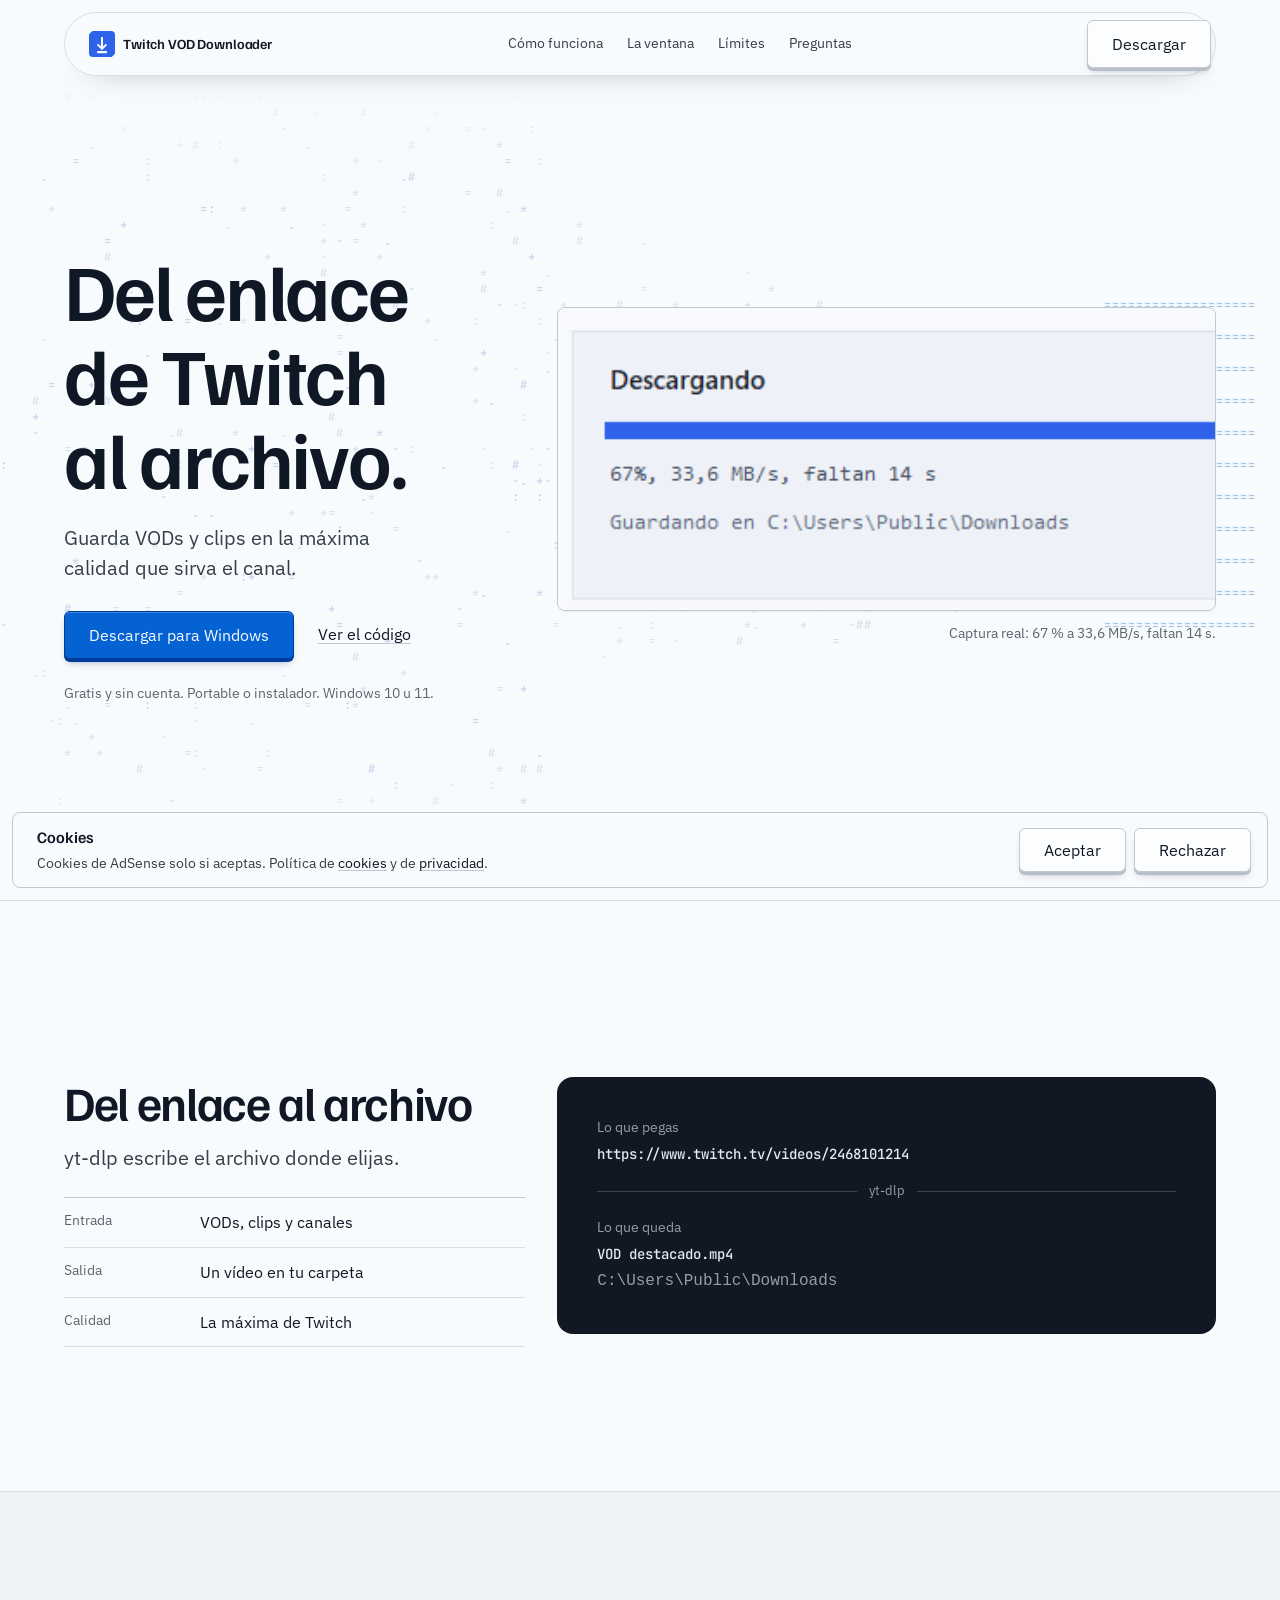
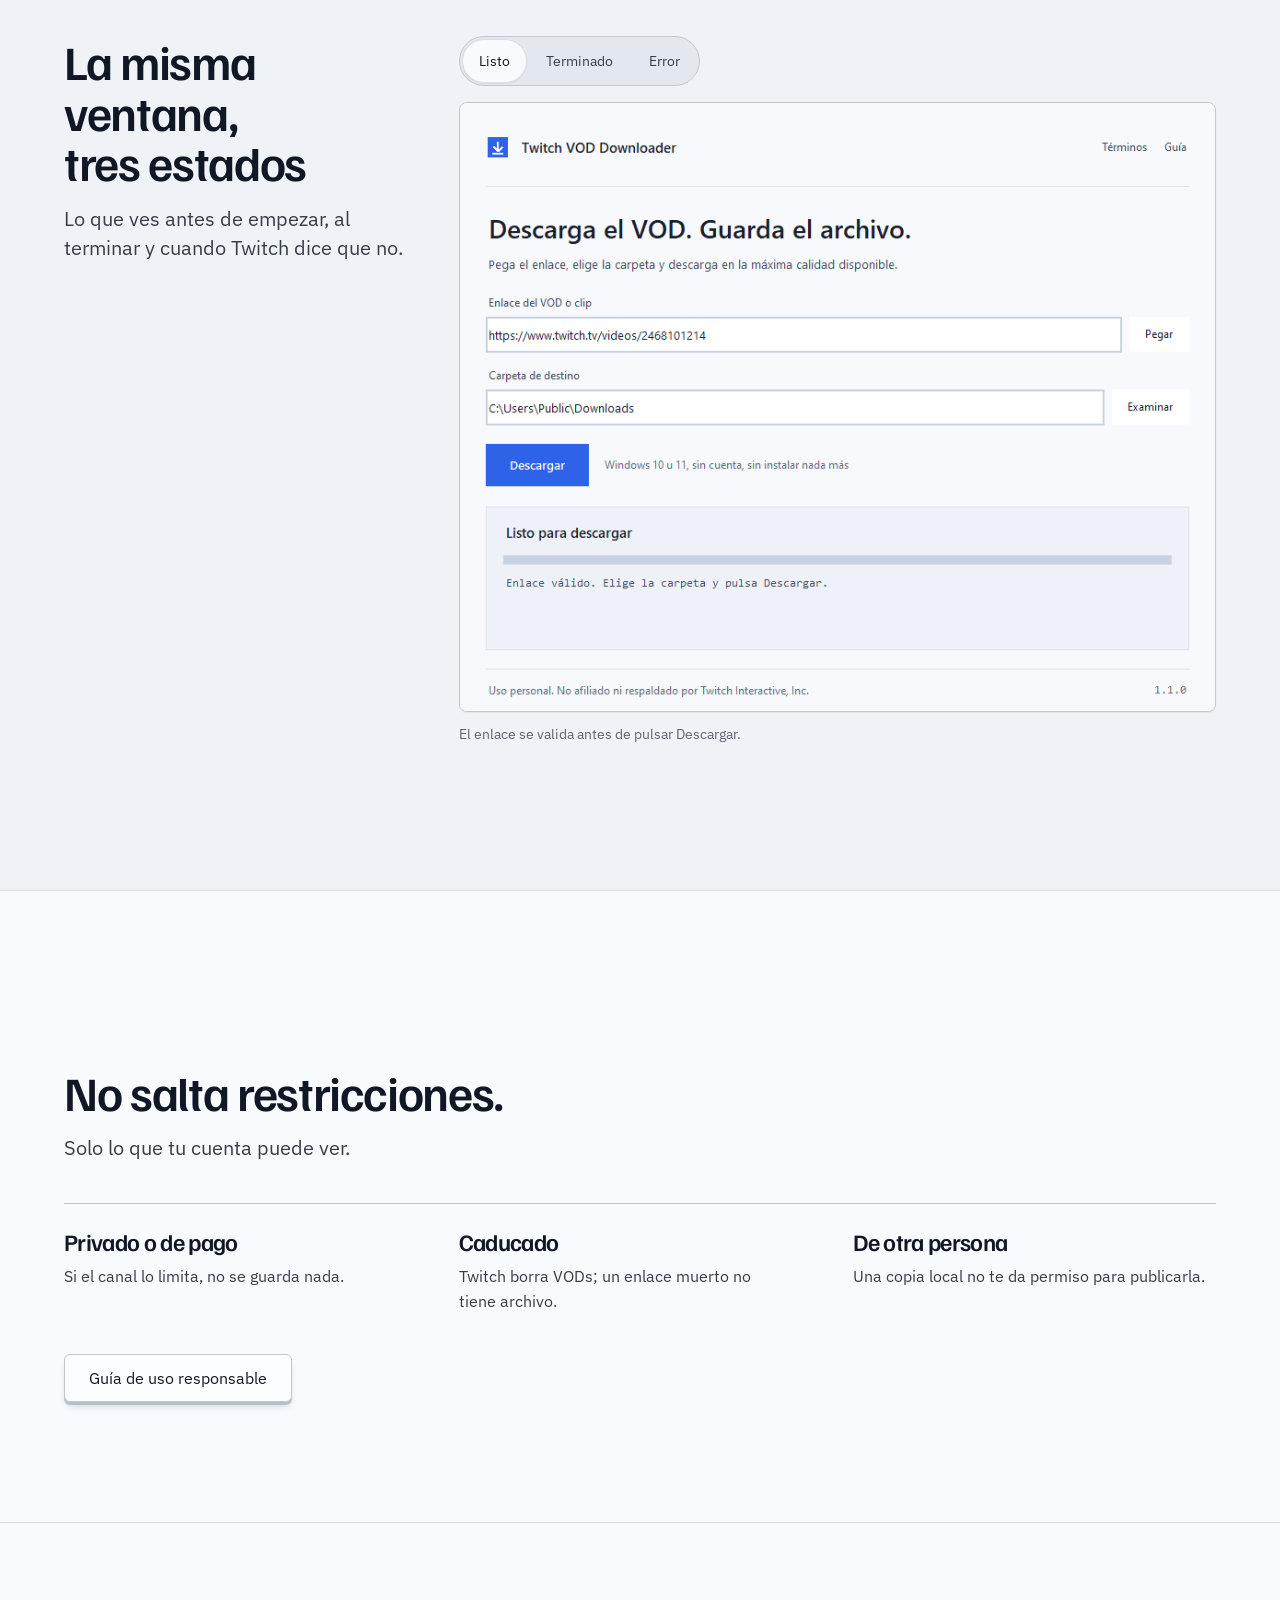
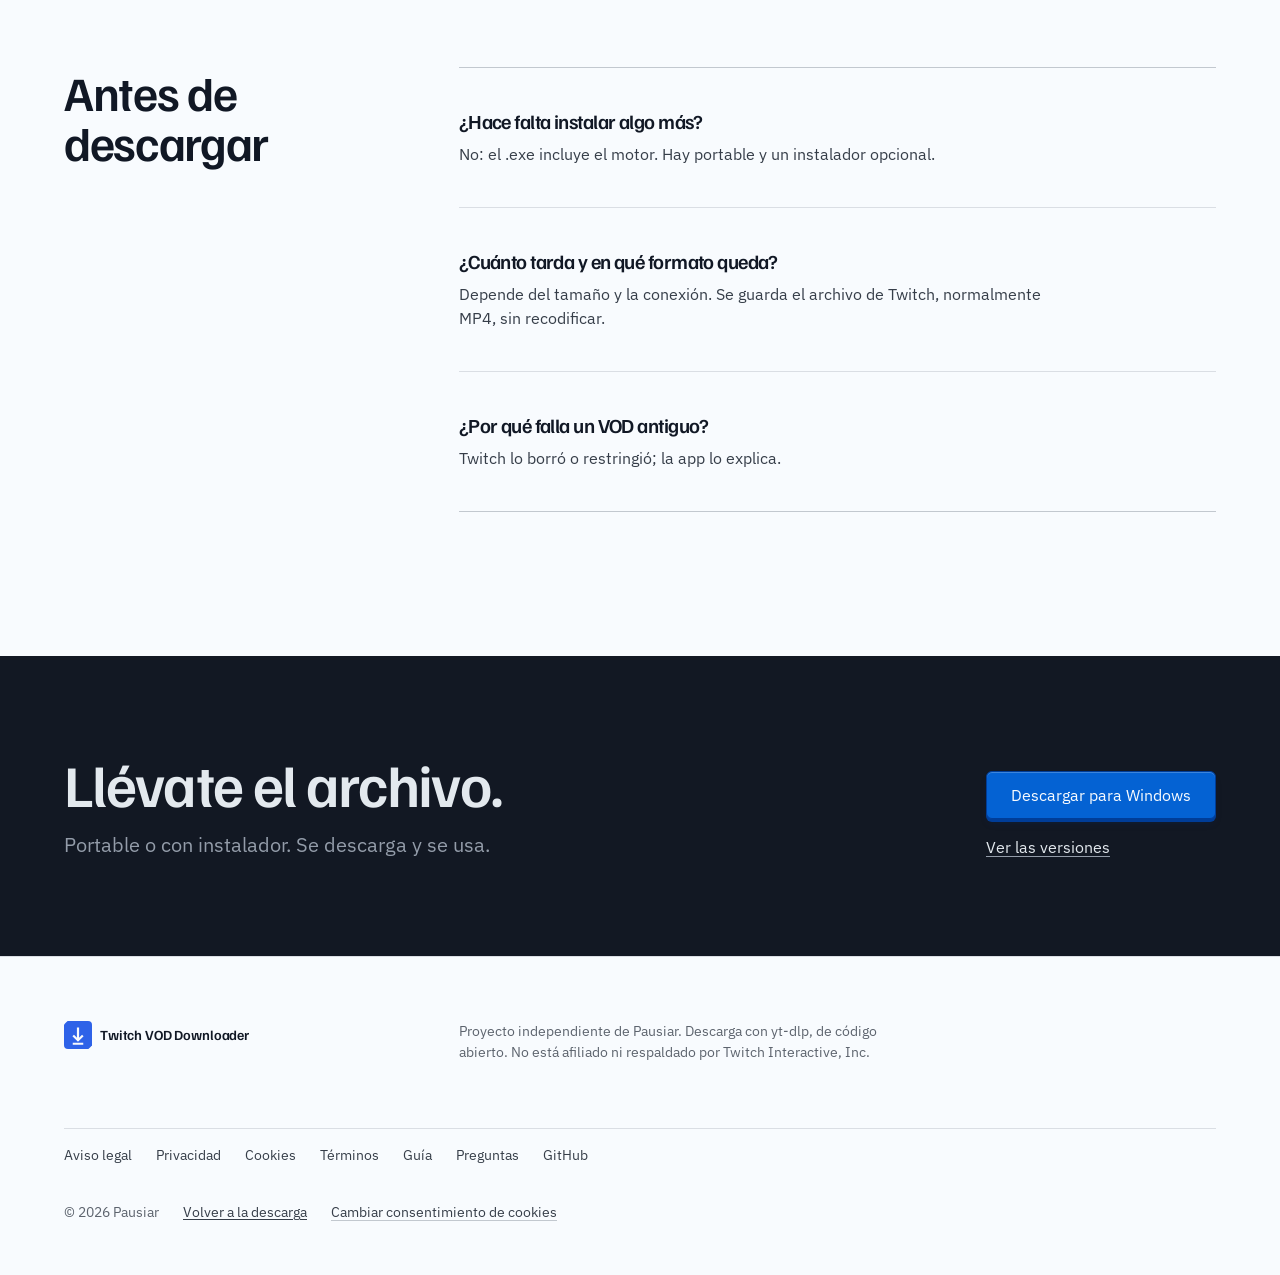
==== commit 690f0927: "feat: instalador Inno Setup junto al portable - Añade installer/TwitchDownloader.iss y compila Twitc" ====
--- a/index.html
+++ b/index.html
@@ -56,7 +56,7 @@
           "Descarga VODs, clips y canales de Twitch por URL",
           "Progreso con porcentaje, velocidad y tiempo restante",
           "Carpeta de destino a elección",
-          "Sin cuenta y sin instalador",
+          "Sin cuenta; portable o instalador opcional",
           "Código abierto"
         ],
         "publisher": {
@@ -130,7 +130,7 @@
               >
               <a class="link-quiet" href="https://github.com/Pausiar/TwitchDowloader">Ver el código</a>
             </div>
-            <p class="hero__note">Gratis, sin cuenta y sin instalador. Windows 10 u 11.</p>
+            <p class="hero__note">Gratis y sin cuenta. Portable o instalador. Windows 10 u 11.</p>
           </div>
           <div class="hero__proof">
             <figure
@@ -328,7 +328,7 @@
           <div class="faq__rows">
             <article>
               <h3>¿Hace falta instalar algo más?</h3>
-              <p>No: el .exe incluye el motor y pide Windows.</p>
+              <p>No: el .exe incluye el motor. Hay portable y un instalador opcional.</p>
             </article>
             <article>
               <h3>¿Cuánto tarda y en qué formato queda?</h3>
@@ -346,7 +346,7 @@
         <div class="container band__grid">
           <div>
             <h2 id="close-title">Llévate el archivo.</h2>
-            <p class="lead">Un .exe portable. Se descarga, se abre y se usa.</p>
+            <p class="lead">Portable o con instalador. Se descarga y se usa.</p>
           </div>
           <div class="band__actions">
             <a class="key key--primary" href="https://github.com/Pausiar/TwitchDowloader/releases/latest"
